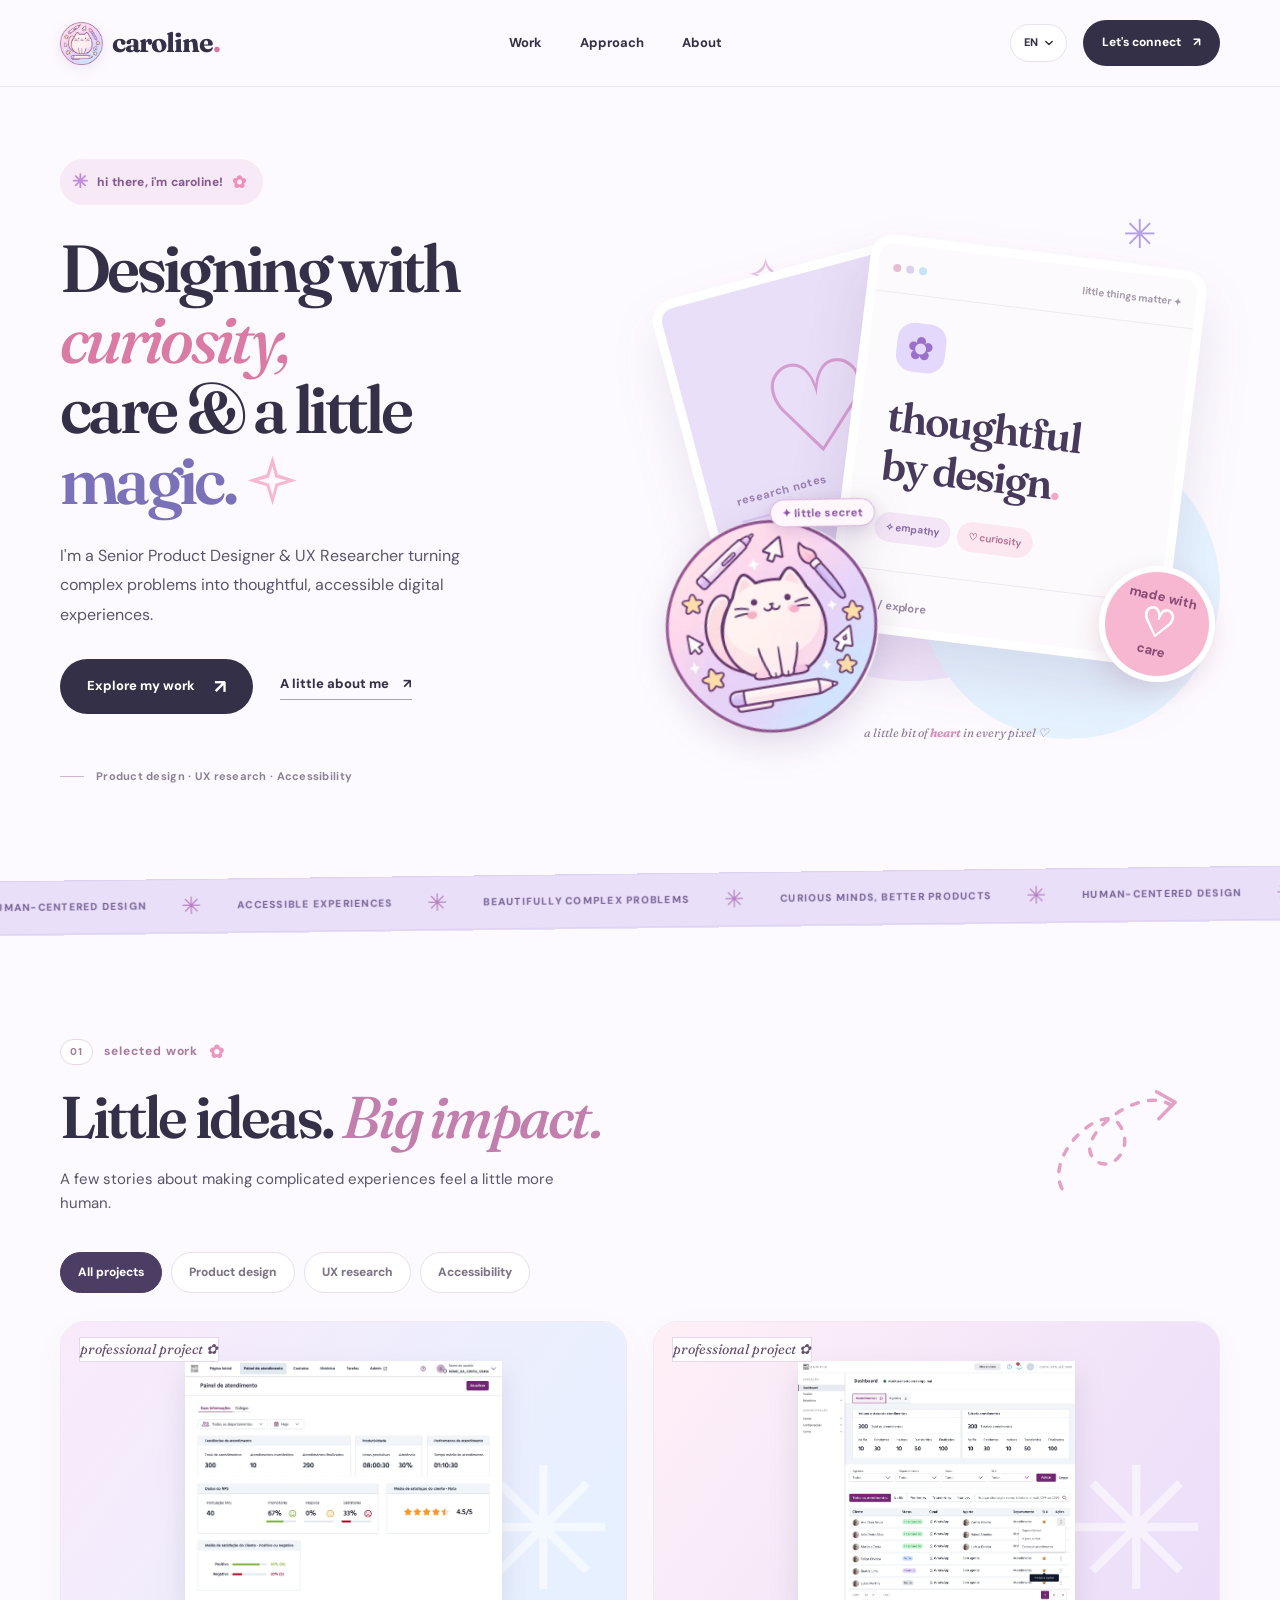
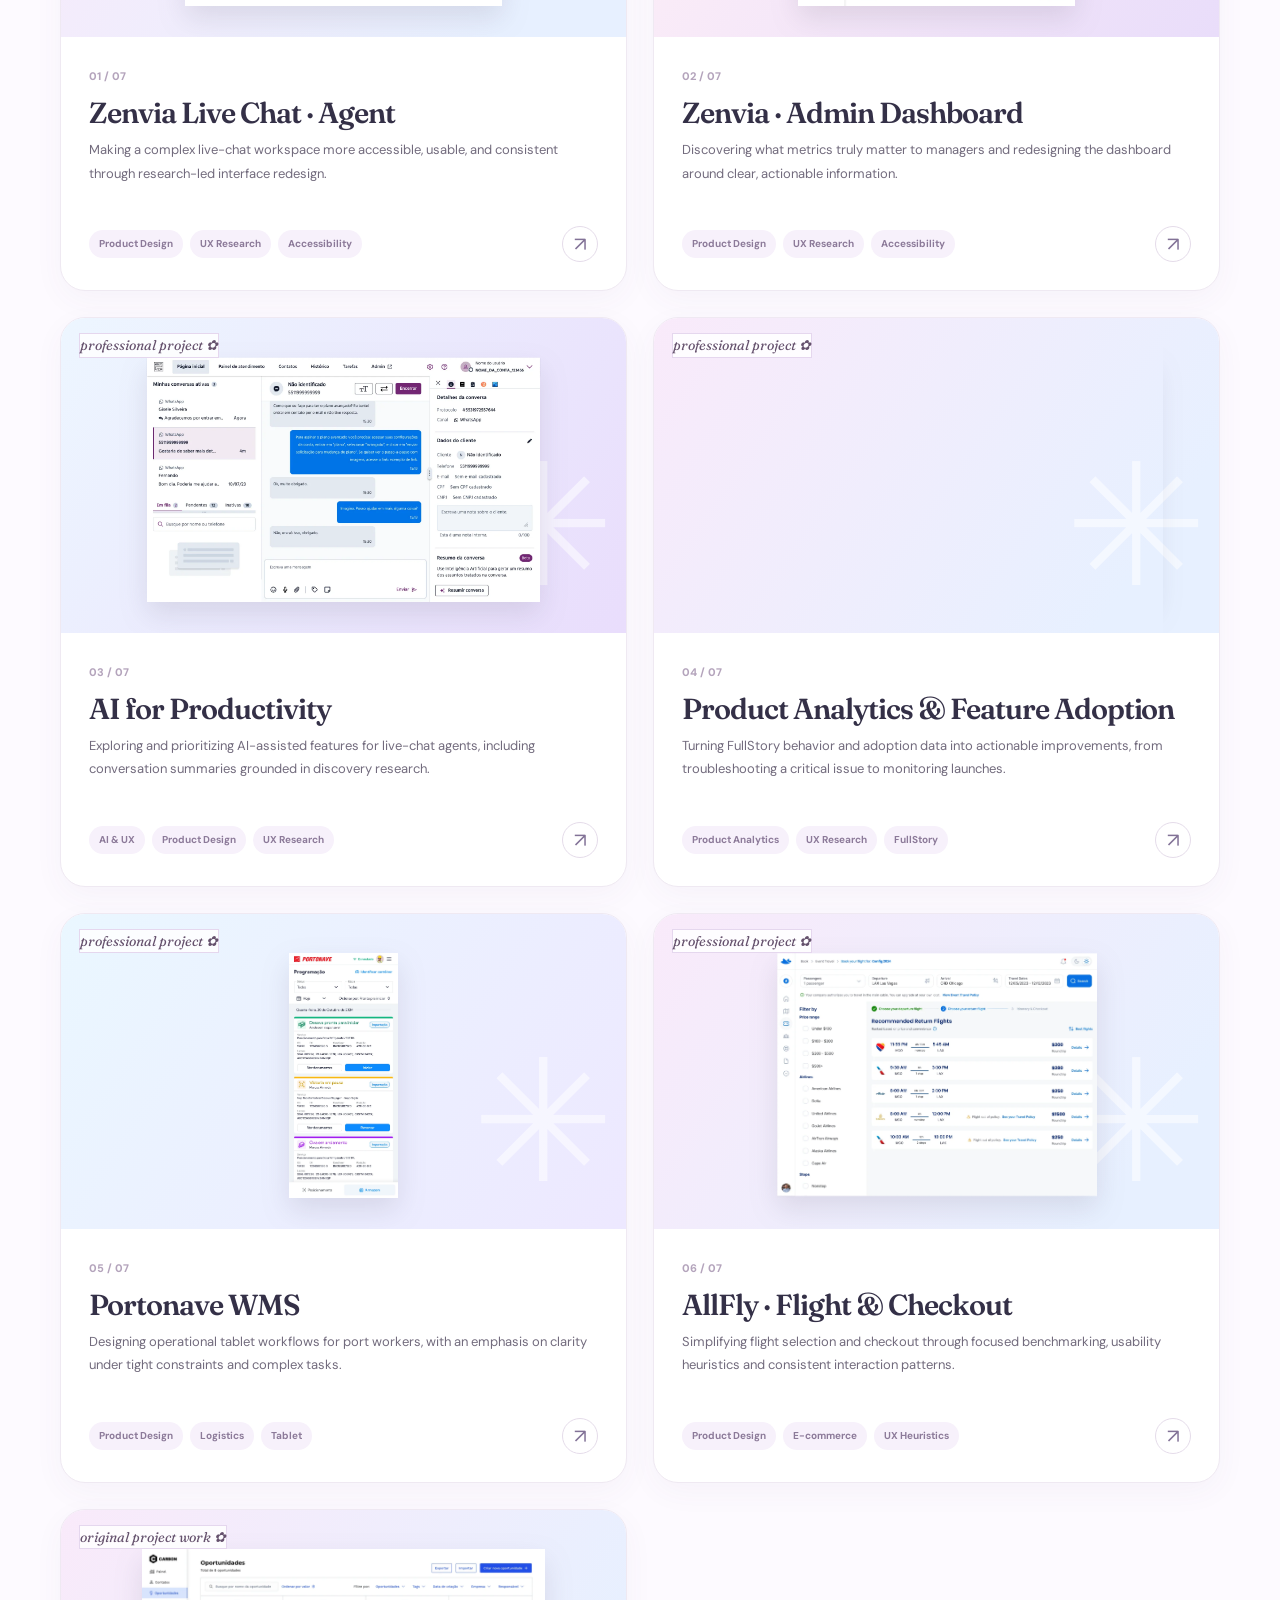
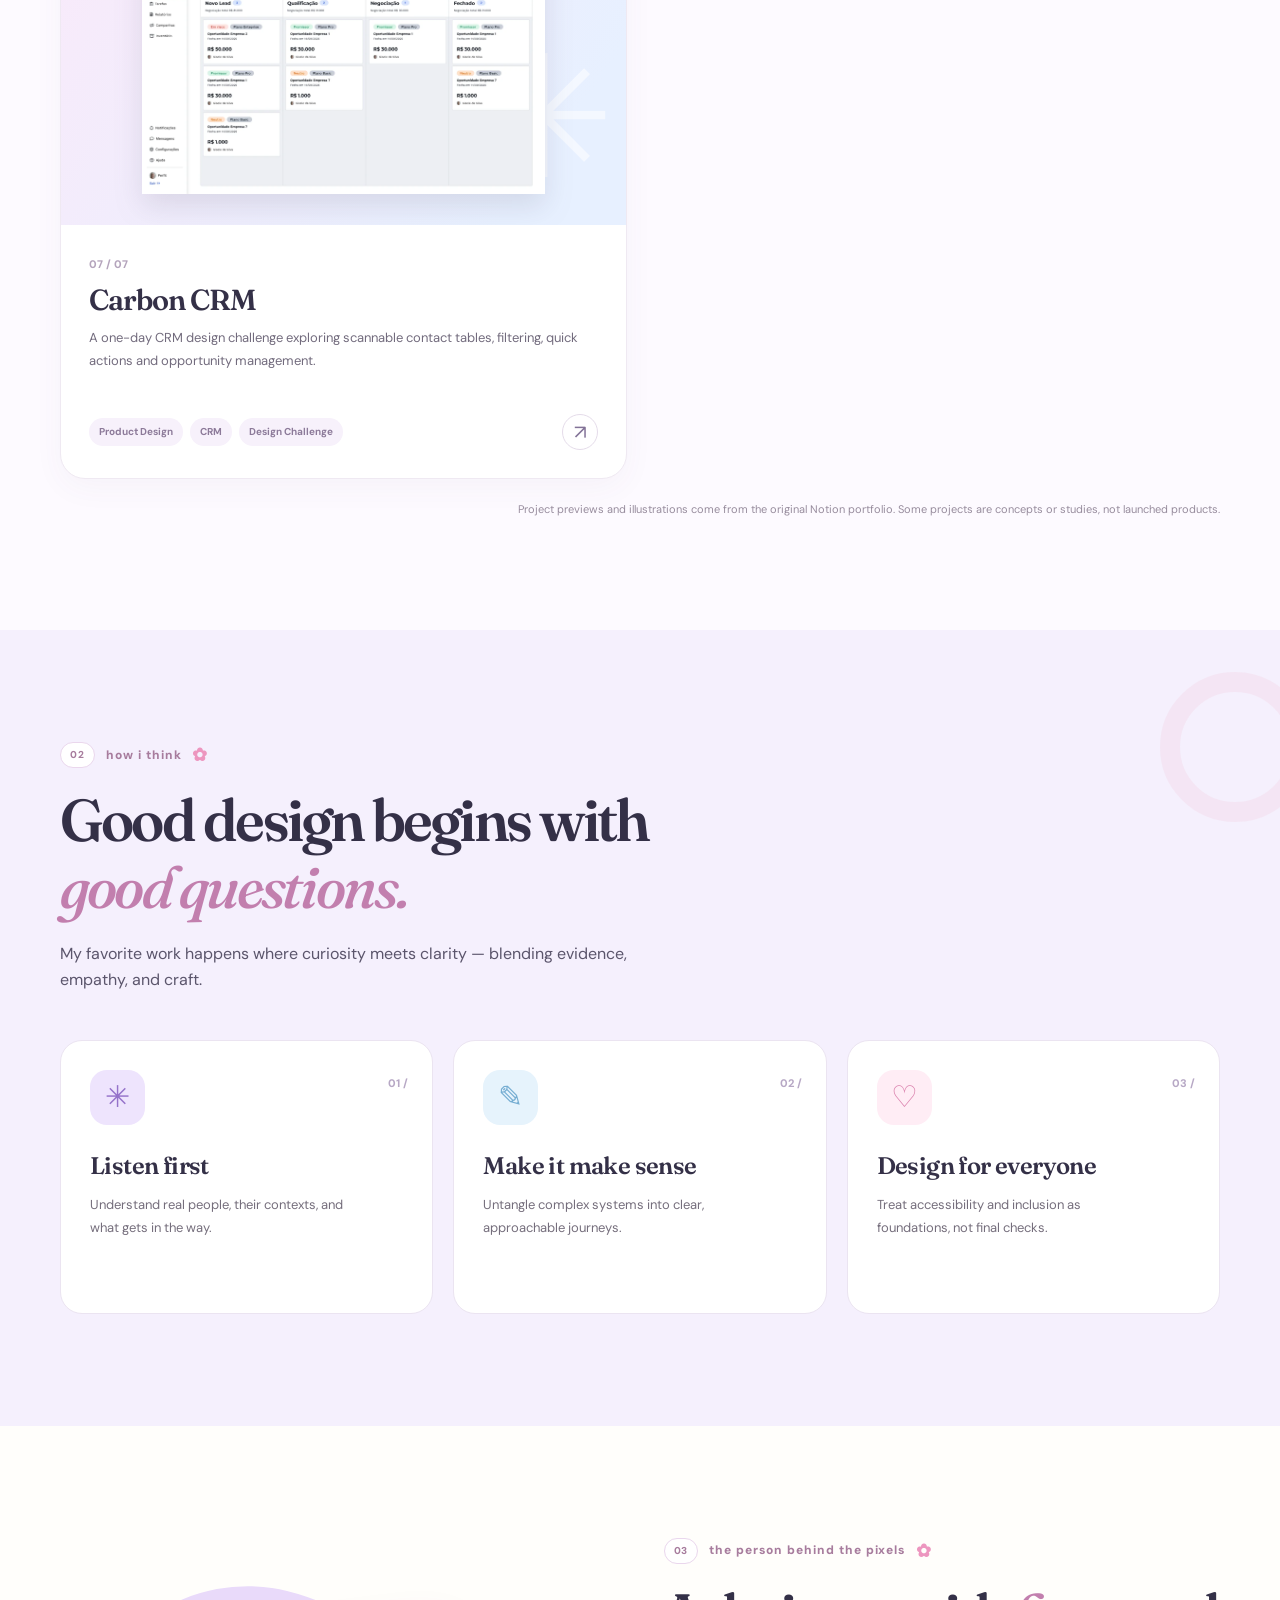
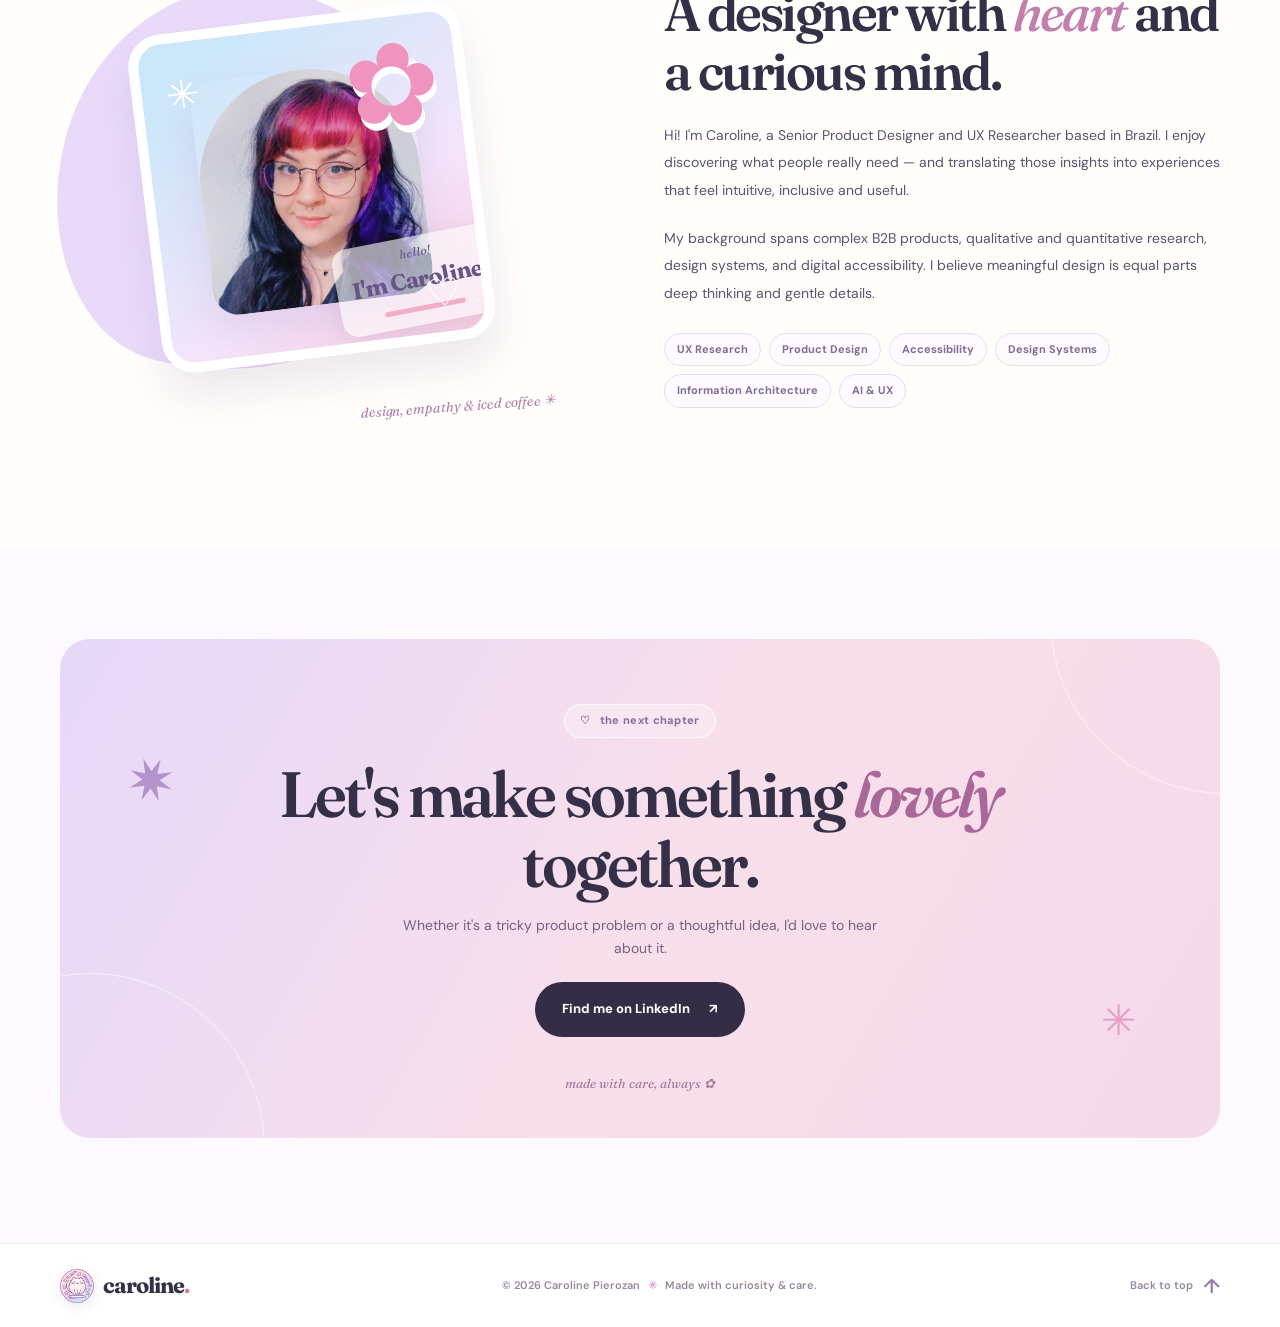
==== index.html @ a7678629 "Refresh asset versions so browsers load updated project labels" ====
<!doctype html>
<html lang="en">
<head>
  <meta charset="utf-8">
  <meta name="viewport" content="width=device-width, initial-scale=1">
  <meta name="theme-color" content="#fcf9ff">
  <meta name="description" content="Caroline Pierozan — Senior Product Designer and UX Researcher. Human-centered digital experiences, thoughtful research and accessible design.">
  <meta property="og:type" content="website">
  <meta property="og:title" content="Caroline Pierozan — Product Designer & UX Researcher">
  <meta property="og:description" content="Curiosity, care & a little magic. Selected product design and UX research work.">
  <title>Caroline Pierozan · Product Designer & UX Researcher</title>
  <link rel="icon" href="assets/gatinho-designer.svg?v=4" type="image/svg+xml">
  <link rel="preconnect" href="https://fonts.googleapis.com">
  <link rel="preconnect" href="https://fonts.gstatic.com" crossorigin>
  <link href="https://fonts.googleapis.com/css2?family=DM+Sans:wght@400;500;600;700;800&family=Fraunces:opsz,wght,SOFT,WONK@9..144,400,70,1;9..144,500,70,1;9..144,600,70,1;9..144,700,70,1&display=swap" rel="stylesheet">
  <link rel="stylesheet" href="styles.css?v=20261113-2">
  <script src="content.js?v=20261113-2" defer></script>
  <script src="script.js?v=20261113-2" defer></script>

  <style id="mascot-hover-fix">
  /* Critical mascot styles live with the HTML so an old cached CSS file cannot reveal both logos. */
  .hero-art .mascot-sticker{position:absolute;display:block;width:214px;height:214px;aspect-ratio:1;box-sizing:border-box;padding:0;margin:0;border:0;border-radius:50%;background:transparent;cursor:pointer;overflow:visible;appearance:none}
  .hero-art .mascot-sticker>img{position:absolute!important;inset:0!important;display:block!important;width:100%!important;height:100%!important;max-width:none;object-fit:contain;transition:opacity .25s ease}
  .hero-art .mascot-sticker>img.mascot-finished{opacity:1!important;z-index:2}
  .hero-art .mascot-sticker>img.mascot-sketch{opacity:0!important;z-index:1;pointer-events:none}
  .hero-art .mascot-sticker:is(:hover,:focus-visible,[aria-pressed="true"])>img.mascot-finished{opacity:0!important}
  .hero-art .mascot-sticker:is(:hover,:focus-visible,[aria-pressed="true"])>img.mascot-sketch{opacity:1!important}
  .hero-art .mascot-sticker:focus-visible{outline:3px solid #8656aa;outline-offset:5px}
  @media(max-width:620px){.hero-art .mascot-sticker{width:198px;height:198px}}
  @media(prefers-reduced-motion:reduce){.hero-art .mascot-sticker>img{transition:none}}
  
  /* Easter egg sparkle fallback: bundled in HTML to avoid stale stylesheet cache. */
  .hero-art .mascot-sticker .mascot-secret-hint{
    position:absolute;z-index:10;top:-11px;right:-13px;padding:7px 11px;
    background:#fff7fc;color:#8c53a8;border:1px solid #deb3dc;border-radius:99px;
    box-shadow:0 5px 14px rgba(105,65,135,.17);font-size:11px;font-weight:800;
    white-space:nowrap;line-height:1.1;pointer-events:none;opacity:1;
    transform:rotate(8deg);animation:egg-invite 2.8s ease-in-out infinite;
  }
  .hero-art .mascot-sticker .mascot-glimmer-ring{z-index:5;pointer-events:none}
  .hero-art .mascot-sticker .mascot-sparkle{
    position:absolute;z-index:11;pointer-events:none;opacity:0;
    color:#fff1a1;font-size:30px;line-height:1;
    text-shadow:0 0 4px #fff,0 0 14px #ffe1a0,0 0 24px #f1a8db;
    transform:translate(0,0) scale(.3);filter:drop-shadow(0 0 5px #cf80c9);
  }
  .hero-art .mascot-sticker:is(:hover,:focus-visible,[aria-pressed="true"]).mascot-magic-burst .mascot-sparkle{
    animation:egg-sparkle 1.22s cubic-bezier(.14,.73,.24,1) var(--delay,0ms) both;
  }
  .hero-art .mascot-sticker.mascot-magic-burst .mascot-glimmer-ring{
    animation:egg-ring 1.08s ease-out both;
  }
  @keyframes egg-sparkle{
    0%{opacity:0;transform:translate(0,4px) scale(.2) rotate(-15deg)}
    22%{opacity:1;transform:translate(0,0) scale(1.55) rotate(0deg)}
    52%{opacity:1;transform:translate(calc(var(--dx)*.45),calc(var(--dy)*.45)) scale(1.17) rotate(14deg)}
    85%{opacity:.9;transform:translate(calc(var(--dx)*.85),calc(var(--dy)*.85)) scale(.86) rotate(24deg)}
    100%{opacity:0;transform:translate(var(--dx),var(--dy)) scale(.4) rotate(30deg)}
  }
  @keyframes egg-ring{
    0%{opacity:0;transform:scale(.88)}
    28%{opacity:1;transform:scale(1.03)}
    75%{opacity:.72;transform:scale(1.09)}
    100%{opacity:0;transform:scale(1.15)}
  }
  @keyframes egg-invite{0%,100%{transform:rotate(8deg) translateY(0)}50%{transform:rotate(8deg) translateY(-5px)}}
  @media(prefers-reduced-motion:reduce){
    .hero-art .mascot-sticker .mascot-secret-hint{animation:none}
    .hero-art .mascot-sticker.mascot-magic-burst .mascot-glimmer-ring,
    .hero-art .mascot-sticker.mascot-magic-burst .mascot-sparkle{animation:none!important}
  }


  /* Only swap the label text on hover/tap; preserve the existing magic effect. */
  .hero-art .mascot-secret-hint .mascot-hint-reveal{display:none}
  .hero-art .mascot-sticker:is(:hover,:focus-visible,[aria-pressed="true"]) .mascot-hint-default{display:none}
  .hero-art .mascot-sticker:is(:hover,:focus-visible,[aria-pressed="true"]) .mascot-hint-reveal{display:inline}
  </style>
</head>
<body>
<a class="skip-link" href="#main" data-i18n="skip">Skip to content</a>
<div class="site-shell" id="top">
  <header class="site-header">
    <div class="wrap header-inner">
      <a class="wordmark" href="#top" aria-label="Caroline Pierozan — homepage">
        <span class="brand-icon" aria-hidden="true"><img src="assets/gatinho-designer.svg?v=4" width="42" height="42" alt=""></span>
        <span>caroline<span class="wordmark-dot">.</span></span>
      </a>
      <nav class="desktop-nav" aria-label="Main navigation">
        <a href="#work" data-i18n="navWork">Work</a>
        <a href="#approach" data-i18n="navApproach">Approach</a>
        <a href="#about" data-i18n="navAbout">About</a>
      </nav>
      <div class="nav-actions">
        <button class="language-switch" id="langSwitch" type="button" aria-label="Switch language" title="Switch language"><span id="currentLang">EN</span><svg viewBox="0 0 20 20" fill="none" aria-hidden="true"><path d="m6 8 4 4 4-4" stroke="currentColor" stroke-width="1.8" stroke-linecap="round" stroke-linejoin="round"/></svg></button>
        <a href="#contact" class="button button-small button-primary header-cta"><span data-i18n="navContact">Let's connect</span><span aria-hidden="true">↗</span></a>
        <button class="menu-button" id="menuButton" type="button" aria-controls="mobileNav" aria-expanded="false" aria-label="Open menu"><span></span><span></span></button>
      </div>
    </div>
    <nav class="mobile-nav" id="mobileNav" aria-label="Mobile navigation" hidden>
      <a href="#work" data-i18n="navWork">Work</a><a href="#approach" data-i18n="navApproach">Approach</a><a href="#about" data-i18n="navAbout">About</a><a href="#contact" data-i18n="navContact">Let's connect</a>
    </nav>
  </header>

  <main id="main">
    <section class="hero wrap" aria-labelledby="hero-title">
      <div class="hero-text rise">
        <div class="hello-tag"><span class="hello-spark" aria-hidden="true">✳</span><span data-i18n="eyebrow">hi there, i'm caroline!</span><span aria-hidden="true">✿</span></div>
        <h1 id="hero-title"><span data-i18n="heroA">Designing with</span><br><em data-i18n="heroB">curiosity,</em><br><span data-i18n="heroC">care & a little</span><br><span class="magic-word" data-i18n="heroD">magic.</span><svg class="title-star" viewBox="0 0 64 64" fill="none" aria-hidden="true"><path d="m32 2 6.5 22.5L61 32l-22.5 7L32 62l-7-23L2 32l23-7.5L32 2Z" fill="#F8B7D1"/><path d="m32 15 3.5 13.5L49 32l-13.5 4L32 50l-4.2-14L15 32l12.8-3.5L32 15Z" fill="#FFF8FE"/></svg></h1>
        <p class="hero-description" data-i18n="heroDescription">I'm a Senior Product Designer & UX Researcher turning complex problems into thoughtful, accessible digital experiences.</p>
        <div class="hero-buttons"><a class="button button-primary" href="#work"><span data-i18n="viewWork">Explore my work</span><span class="arrow-nudge" aria-hidden="true">↗</span></a><a class="text-link" href="#about"><span data-i18n="moreAbout">A little about me</span><span aria-hidden="true">↗</span></a></div>
        <div class="hero-trust"><span class="mini-line"></span><span data-i18n="heroBottom">Product design · UX research · Accessibility</span></div>
      </div>
      <div class="hero-art rise">
        <div class="art-halo halo-a"></div><div class="art-halo halo-b"></div>
        <span class="art-spark spark-a" aria-hidden="true">✳</span><span class="art-spark spark-b" aria-hidden="true">✦</span><span class="art-spark spark-c" aria-hidden="true">✧</span>
        <div class="art-paper paper-back"><span class="paper-squiggle">♡</span><span class="art-paper-label">research notes <span>✿</span></span><span class="paper-lines"></span></div>
        <div class="art-paper paper-main"><div class="art-paper-top"><span class="dots"><b></b><b></b><b></b></span><span>little things matter ✦</span></div><div class="art-main-content"><div class="art-round-icon">✿</div><div class="art-main-heading">thoughtful<br>by design<span>.</span></div><div class="art-main-pills"><span>✧ empathy</span><span>♡ curiosity</span></div></div><div class="art-paper-bottom"><span>01 / explore</span><span>↗</span></div></div>
        <button class="art-sticker sticker-blue mascot-sticker" type="button" aria-pressed="false" aria-label="See Caroline’s original hand-drawn designer cat sketch" title="Hover or tap to see the original sketch">
          <img class="mascot-finished" src="assets/gatinho-designer.svg?v=4" width="220" height="220" alt="" aria-hidden="true">
          <img class="mascot-sketch" src="assets/gatinho-rascunho-original.svg?v=4" width="220" height="220" alt="" aria-hidden="true" loading="lazy">
          <span class="mascot-secret-hint" aria-hidden="true"><span class="mascot-hint-default">✦ little secret</span><span class="mascot-hint-reveal">from my sketchbook ✎</span></span>
          <span class="mascot-glimmer-ring" aria-hidden="true"></span>
          <span class="mascot-sparkle sparkle-one" aria-hidden="true">✦</span>
          <span class="mascot-sparkle sparkle-two" aria-hidden="true">✧</span>
          <span class="mascot-sparkle sparkle-three" aria-hidden="true">✦</span>
          <span class="mascot-sparkle sparkle-four" aria-hidden="true">✳</span>
          <span class="mascot-sparkle sparkle-five" aria-hidden="true">✦</span>
        </button>
        <div class="art-badge sticker-heart"><span>made with</span><strong>♡</strong><span>care</span></div>
        <div class="hero-caption">a little bit of <strong>heart</strong> in every pixel ♡</div>
      </div>
    </section>

    <div class="ticker" aria-hidden="true"><div class="ticker-inner"><span>human-centered design</span><b>✳</b><span>accessible experiences</span><b>✳</b><span>beautifully complex problems</span><b>✳</b><span>curious minds, better products</span><b>✳</b><span>human-centered design</span><b>✳</b><span>accessible experiences</span><b>✳</b><span>beautifully complex problems</span><b>✳</b><span>curious minds, better products</span><b>✳</b></div></div>

    <section class="work-section section-pad" id="work" aria-labelledby="work-title">
      <div class="wrap">
        <div class="section-top reveal"><div><div class="section-kicker"><span>01</span><span data-i18n="workKicker">selected work</span><span class="kicker-flower">✿</span></div><h2 id="work-title" data-i18n="workTitle">Little ideas. <em>Big impact.</em></h2><p class="section-intro" data-i18n="workIntro">A few stories about making complicated experiences feel a little more human.</p></div><div class="section-scribble" aria-hidden="true"><svg viewBox="0 0 120 110" fill="none"><path d="M12 94C-3 65 47 19 61 39c16 22-12 47-24 26-10-19 44-61 69-42" stroke="#E3A1C6" stroke-width="3" stroke-linecap="round" stroke-dasharray="6 9"/><path d="m93 11 16 9-14 14" stroke="#E3A1C6" stroke-width="3" stroke-linecap="round" stroke-linejoin="round"/></svg></div></div>
        <div class="filters reveal" role="group" aria-label="Filter projects"><button type="button" class="filter-chip active" data-filter="all" aria-pressed="true" data-i18n="all">All projects</button><button type="button" class="filter-chip" data-filter="product" aria-pressed="false" data-i18n="product">Product design</button><button type="button" class="filter-chip" data-filter="research" aria-pressed="false" data-i18n="research">UX research</button><button type="button" class="filter-chip" data-filter="accessibility" aria-pressed="false" data-i18n="accessibility">Accessibility</button></div>
        <div class="projects-grid" id="projectsGrid" aria-live="polite"></div>
        <p class="work-footnote" data-i18n="visualNote">Project cover artworks are original illustrations created for this site, not screenshots of the products.</p>
      </div>
    </section>

    <section class="approach-section section-pad" id="approach" aria-labelledby="approach-title"><div class="wrap"><div class="approach-head reveal"><div class="section-kicker"><span>02</span><span data-i18n="approachKicker">how I think</span><span class="kicker-flower">✿</span></div><h2 id="approach-title" data-i18n="approachTitle">Good design begins with <em>good questions.</em></h2><p data-i18n="approachLead">My favorite work happens where curiosity meets clarity — blending evidence, empathy, and craft.</p></div><div class="principles"><article class="principle-card reveal"><span class="principle-icon icon-lilac" aria-hidden="true">✳</span><span class="principle-number">01 /</span><h3 data-i18n="principle1Title">Listen first</h3><p data-i18n="principle1Desc">Understand real people, their contexts, and what gets in the way.</p></article><article class="principle-card reveal"><span class="principle-icon icon-blue" aria-hidden="true">✎</span><span class="principle-number">02 /</span><h3 data-i18n="principle2Title">Make it make sense</h3><p data-i18n="principle2Desc">Untangle complex systems into clear, approachable journeys.</p></article><article class="principle-card reveal"><span class="principle-icon icon-pink" aria-hidden="true">♡</span><span class="principle-number">03 /</span><h3 data-i18n="principle3Title">Design for everyone</h3><p data-i18n="principle3Desc">Treat accessibility and inclusion as foundations, not final checks.</p></article></div></div></section>

    <section class="about-section section-pad" id="about" aria-labelledby="about-title"><div class="wrap about-layout"><div class="about-illustration reveal" aria-hidden="true"><div class="about-bg-shape"></div><div class="about-portrait"><img class="real-profile-photo" src="media/00-f08eec.webp" loading="lazy" decoding="async" alt="Portrait of Caroline Pierozan"><div class="portrait-flower">✿</div><div class="portrait-message"><span>hello!</span><strong>I'm Caroline.</strong><span class="portrait-underline"></span></div><span class="portrait-doodle doodle-a">✳</span><span class="portrait-doodle doodle-b">♡</span><span class="portrait-doodle doodle-c">✦</span></div><span class="about-decoration">design, empathy & iced coffee ✳</span></div><div class="about-copy reveal"><div class="section-kicker"><span>03</span><span data-i18n="aboutKicker">the person behind the pixels</span><span class="kicker-flower">✿</span></div><h2 id="about-title" data-i18n="aboutTitle">A designer with <em>heart</em> and a curious mind.</h2><p data-i18n="aboutP1">Hi! I'm Caroline, a Senior Product Designer and UX Researcher based in Brazil. I enjoy discovering what people really need — and translating those insights into experiences that feel intuitive, inclusive and useful.</p><p data-i18n="aboutP2">My background spans complex B2B products, qualitative and quantitative research, design systems, and digital accessibility. I believe meaningful design is equal parts deep thinking and gentle details.</p><div class="skill-list"><span>UX Research</span><span>Product Design</span><span>Accessibility</span><span>Design Systems</span><span>Information Architecture</span><span>AI & UX</span></div></div></div></section>

    <section class="contact-section section-pad" id="contact" aria-labelledby="contact-title"><div class="wrap"><div class="contact-panel reveal"><div class="contact-star star-left" aria-hidden="true">✷</div><div class="contact-star star-right" aria-hidden="true">✳</div><div class="contact-tag">♡ <span data-i18n="contactKicker">the next chapter</span></div><h2 id="contact-title" data-i18n="contactTitle">Let's make something <em>lovely</em> together.</h2><p data-i18n="contactDesc">Whether it's a tricky product problem or a thoughtful idea, I'd love to hear about it.</p><div class="contact-actions" id="contactActions"><a class="button button-dark" href="https://carolinepierozan.notion.site/Caroline-s-Private-Portfolio-050c1d70624149b7b446dc70efcaa0da" target="_blank" rel="noopener noreferrer"><span data-i18n="getInTouch">Visit my portfolio</span><span aria-hidden="true">↗</span></a></div><span class="contact-signature">made with care, always ✿</span></div></div></section>
  </main>
  <footer class="site-footer"><div class="wrap footer-inner"><a class="wordmark" href="#top"><span class="brand-icon small-brand" aria-hidden="true"><img src="assets/gatinho-designer.svg?v=4" width="32" height="32" loading="lazy" alt=""></span><span>caroline<span class="wordmark-dot">.</span></span></a><p>© <span id="year"></span> Caroline Pierozan <span class="footer-dot">✳</span> <span data-i18n="footer">Made with curiosity & care.</span></p><a href="#top" class="back-top"><span data-i18n="backTop">Back to top</span><span aria-hidden="true">↑</span></a></div></footer>
</div>

<div class="case-overlay" id="caseOverlay" hidden><div class="case-backdrop" data-close="true"></div><section class="case-panel" id="casePanel" role="dialog" aria-modal="true" aria-labelledby="caseTitle" tabindex="-1"><div class="case-panel-header"><button class="case-back" type="button" data-close="true"><span aria-hidden="true">←</span><span data-i18n="backToWork">Back to work</span></button><button class="case-close" type="button" data-close="true" aria-label="Close case study">✕</button></div><div id="caseContent"></div></section></div>
</body>
</html>
---- styles.css ----
:root{--ink:#343047;--ink2:#5b556c;--muted:#716c7d;--pink:#f8b6d1;--pink-deep:#dc75a5;--pink-faint:#fff0f7;--lilac:#cfc1f6;--lilac-deep:#8070b7;--lilac-faint:#f4edff;--blue:#c3e5fa;--blue-deep:#7eb9df;--butter:#fff1c5;--bg:#fdfaff;--cream:#fffefb;--white:#fff;--line:#e8e1ee;--shadow:0 26px 65px rgba(66,43,93,.1);--display:'Fraunces',Georgia,serif;--body:'DM Sans',-apple-system,BlinkMacSystemFont,'Segoe UI',sans-serif}
*,*::before,*::after{box-sizing:border-box}html{scroll-behavior:smooth;scroll-padding-top:100px}body{margin:0;background:var(--bg);color:var(--ink);font-family:var(--body);font-size:16px;line-height:1.6;overflow-x:hidden}body.modal-open{overflow:hidden}a{color:inherit;text-decoration:none}button{font:inherit}button,a{-webkit-tap-highlight-color:transparent}button:focus-visible,a:focus-visible{outline:3px solid var(--lilac-deep);outline-offset:4px}::selection{background:#f5bfda;color:#332640}[hidden]{display:none!important}.wrap{max-width:1240px;margin:0 auto;padding-inline:40px}.skip-link{position:fixed;top:-100px;left:24px;padding:12px 16px;background:var(--ink);color:white;border-radius:8px;z-index:200}.skip-link:focus{top:16px}.site-shell{overflow:hidden}.site-header{position:sticky;top:0;z-index:30;background:rgba(253,250,255,.91);backdrop-filter:blur(22px);border-bottom:1px solid rgba(199,182,218,.3)}.header-inner{display:flex;align-items:center;min-height:86px;gap:42px}.wordmark{font-family:var(--display);font-weight:700;letter-spacing:-1px;font-size:27px;display:inline-flex;align-items:center;gap:9px;white-space:nowrap}.wordmark-dot{color:var(--pink-deep)}.brand-icon{width:38px;height:38px;display:inline-grid;place-items:center}.brand-icon svg{width:38px;height:38px;overflow:visible;filter:drop-shadow(0 3px 3px rgba(213,124,166,.15))}.desktop-nav{display:flex;gap:38px;align-items:center;margin:auto}.desktop-nav a,.mobile-nav a{font-size:13px;font-weight:700;transition:color .2s}.desktop-nav a:hover,.mobile-nav a:hover{color:var(--pink-deep)}.nav-actions{display:flex;align-items:center;gap:16px}.language-switch{display:inline-flex;gap:3px;align-items:center;border:1px solid var(--line);border-radius:100px;background:white;padding:9px 9px 9px 13px;color:var(--ink);font-size:11px;font-weight:800;cursor:pointer}.language-switch svg{width:16px;height:16px}.button{display:inline-flex;align-items:center;justify-content:center;gap:19px;border-radius:100px;padding:16px 26px;font-size:13px;font-weight:800;min-height:52px;border:1px solid transparent;transition:transform .25s,box-shadow .25s,background .25s;white-space:nowrap}.button:hover{transform:translateY(-3px);box-shadow:0 8px 20px rgba(169,98,155,.16)}.button-small{padding:12px 18px;min-height:41px;font-size:12px;gap:12px}.button-primary{background:var(--ink);color:#fff}.button-primary:hover{background:#574568}.button-dark{background:#352d46;color:#fff}.button-dark:hover{background:#4b3b5e}.menu-button{display:none;background:none;border:0;cursor:pointer;width:38px;height:38px;padding:10px}.menu-button span{display:block;height:2px;width:23px;background:var(--ink);margin:5px auto;transition:transform .3s}.mobile-nav{padding:15px 35px 26px;display:flex;flex-direction:column;gap:18px;border-top:1px solid var(--line)}.mobile-nav a{font-size:15px}
.hero{min-height:684px;display:grid;grid-template-columns:1.05fr 1fr;gap:28px;align-items:center;padding-block:72px 88px;position:relative}.hero-text{z-index:2}.hello-tag{display:inline-flex;align-items:center;gap:9px;background:#f8e9f7;padding:8px 16px 8px 12px;border-radius:100px;color:#845a90;font-size:12px;font-weight:800;letter-spacing:.015em}.hello-tag span:last-child{color:#ee91ba;font-size:17px}.hello-spark{color:#bd8cde;font-size:19px}.hero h1{font-family:var(--display);font-size:clamp(54px,5.2vw,84px);letter-spacing:-.055em;font-weight:600;line-height:1.06;margin:28px 0 25px;position:relative}.hero h1 em{font-weight:500;color:#d97ba4}.magic-word{color:#7b71b8}.title-star{width:53px;height:53px;vertical-align:baseline;position:relative;top:3px;left:11px;animation:soft-spin 22s linear infinite}.hero-description{font-size:16px;line-height:1.85;color:var(--ink2);max-width:450px;margin:0 0 30px}.hero-buttons{display:flex;align-items:center;gap:27px;flex-wrap:wrap}.text-link{display:inline-flex;align-items:center;gap:14px;font-size:13px;font-weight:800;padding-bottom:4px;border-bottom:1px solid #aaa0b6;transition:color .2s,gap .2s}.text-link:hover{color:var(--pink-deep);gap:20px}.arrow-nudge{font-size:19px;line-height:0}.hero-trust{margin-top:54px;display:flex;align-items:center;gap:12px;font-size:11px;font-weight:700;color:#8c8297;letter-spacing:.025em}.mini-line{height:1px;width:24px;background:#ceb4d7}.hero-art{height:544px;position:relative;isolation:isolate}.art-halo{position:absolute;border-radius:50%;filter:blur(0);z-index:-1}.halo-a{width:410px;height:410px;background:#f2e8fc;left:7%;top:13%}.halo-b{width:300px;height:300px;background:#e6f3ff;right:0;bottom:1%}.art-paper{background:white;border:1px solid #eadfec;box-shadow:0 29px 55px rgba(92,64,115,.13);position:absolute;border-radius:22px}.paper-back{width:275px;height:330px;transform:rotate(-15deg);top:64px;left:18px;background:#e9dff8;border:9px solid #fff;padding:26px;overflow:hidden}.paper-squiggle{display:block;color:#d59ccf;font-family:var(--display);font-size:125px;line-height:1;text-align:center;margin-top:45px;transform:rotate(8deg)}.art-paper-label{color:#9b81b4;font-size:11px;letter-spacing:.04em;font-weight:800;display:flex;justify-content:space-between}.paper-lines{display:block;height:2px;width:88px;background:#d7c5ed;margin-top:10px;box-shadow:0 10px #d7c5ed,0 20px #d7c5ed}.paper-main{top:51px;right:34px;width:338px;height:398px;transform:rotate(7deg);overflow:hidden;border:9px solid white;background:#fcfafc}.art-paper-top{height:49px;padding:0 15px;display:flex;align-items:center;justify-content:space-between;border-bottom:1px solid #f0eaf1;color:#a69bac;font-size:10px;font-weight:700}.dots{display:flex;gap:5px}.dots b{width:8px;height:8px;border-radius:50%;background:#e8bdd3}.dots b:nth-child(2){background:#ddd0f0}.dots b:nth-child(3){background:#c5e4f4}.art-main-content{padding:27px 28px 14px}.art-round-icon{width:49px;height:49px;display:grid;place-items:center;border-radius:17px;background:#e5d8fd;color:#9a70ca;font-size:32px}.art-main-heading{font-family:var(--display);font-size:42px;line-height:1.17;letter-spacing:-.045em;font-weight:600;margin:22px 0;color:#483a5d}.art-main-heading span{color:#f4a6c9}.art-main-pills{display:flex;gap:7px}.art-main-pills span{border-radius:25px;background:#f4e6f7;font-size:10px;padding:7px 11px;font-weight:700;color:#8669a7}.art-main-pills span+span{background:#fce6f0;color:#b97797}.art-paper-bottom{border-top:1px solid #eee8f2;display:flex;justify-content:space-between;align-items:center;padding:16px 25px;margin-top:14px;font-size:11px;font-weight:700;color:#9688a2}.art-paper-bottom span:last-child{font-size:23px}.art-sticker{position:absolute;filter:drop-shadow(0 10px 9px rgba(90,63,113,.12))}.sticker-blue{bottom:31px;left:25px;width:145px;transform:rotate(-12deg);z-index:3}.sticker-blue svg{width:100%}.art-badge{position:absolute;right:5px;bottom:62px;transform:rotate(13deg);width:116px;height:116px;border-radius:50%;background:#f8b7d1;border:6px solid #fff;box-shadow:0 10px 24px rgba(148,78,113,.17);display:flex;flex-direction:column;justify-content:center;align-items:center;font-size:13px;color:#8b4b77;font-weight:800;z-index:5;line-height:1.1}.art-badge strong{font-size:39px;color:white;line-height:1.03}.art-spark{position:absolute;color:#b5a2e6;font-size:40px}.spark-a{top:2px;right:63px}.spark-b{bottom:113px;left:14px;font-size:33px;color:#eaa7c8}.spark-c{top:38px;left:78px;color:#e9bfe3;font-size:47px}.hero-caption{position:absolute;bottom:2px;left:49%;transform:translateX(-40%);white-space:nowrap;font-family:var(--display);font-size:12px;font-style:italic;color:#8e7c9d}.hero-caption strong{color:#d890b9}
.ticker{background:#e9dff9;overflow:hidden;border-block:1px solid #ded0ef;transform:rotate(-.7deg) scale(1.02);height:53px;display:flex;align-items:center}.ticker-inner{display:flex;gap:34px;align-items:center;width:max-content;white-space:nowrap;animation:ticker-scroll 44s linear infinite;color:#786496;font-weight:800;text-transform:uppercase;letter-spacing:.11em;font-size:10px}.ticker-inner b{color:#b77ec1;font-size:24px;font-weight:400}.section-pad{padding-block:112px}.section-kicker{display:flex;gap:11px;align-items:center;color:#a77c9d;text-transform:lowercase;font-size:12px;letter-spacing:.08em;font-weight:800;margin-bottom:19px}.section-kicker span:first-child{font-size:10px;padding:4px 9px;border:1px solid #ead7ed;border-radius:100px;background:#fff}.kicker-flower{color:#ed96bf;font-size:18px;line-height:1}.section-top{display:flex;justify-content:space-between;align-items:flex-end}.section-top h2,.approach-head h2,.about-copy h2{font-family:var(--display);font-weight:600;font-size:clamp(40px,4.6vw,65px);line-height:1.13;letter-spacing:-.047em;margin:0}.section-top h2 em,.approach-head h2 em,.about-copy h2 em{color:#c27fae;font-weight:500}.section-intro{color:var(--ink2);font-size:15px;margin:17px 0 0;max-width:540px}.section-scribble{width:140px;margin-right:32px}.section-scribble svg{width:100%}.filters{display:flex;gap:9px;flex-wrap:wrap;margin:37px 0 28px}.filter-chip{border:1px solid #e8dfef;background:white;color:#7d7387;border-radius:100px;padding:10px 17px;font-size:12px;font-weight:800;cursor:pointer;transition:background .2s,color .2s,transform .2s}.filter-chip:hover{transform:translateY(-2px);border-color:#c5b5d5}.filter-chip.active{background:#4c3d64;color:white;border-color:#4c3d64}.projects-grid{display:grid;grid-template-columns:repeat(2,minmax(0,1fr));gap:26px}.project-card{border-radius:25px;overflow:hidden;background:white;border:1px solid #efe9f2;box-shadow:0 9px 31px rgba(88,72,106,.045);transition:box-shadow .3s,transform .3s}.project-card:hover{transform:translateY(-6px);box-shadow:0 18px 40px rgba(88,72,106,.11)}.project-open{border:0;text-align:left;background:transparent;display:block;width:100%;cursor:pointer;padding:0;color:inherit}.project-open:focus-visible{outline-offset:-4px}.project-cover{height:315px;overflow:hidden;position:relative;isolation:isolate;display:grid;place-items:center}.cover-chat{background:linear-gradient(130deg,#ebdcfa,#d3d8fc)}.cover-tablet{background:linear-gradient(130deg,#d3eafa,#d5effa 70%,#f0dafa)}.cover-accessibility{background:linear-gradient(135deg,#fbe3ee,#ead9f8)}.cover-checkout{background:linear-gradient(125deg,#dbeafc,#dee2fc,#fce7ed)}.cover-ai{background:linear-gradient(135deg,#efdcfc,#f4dcef,#e2e4ff)}.cover-finance{background:linear-gradient(130deg,#e3edfb,#dbe6f9,#e7d9fa)}.cover-grid{position:absolute;inset:0;opacity:.38;background-image:linear-gradient(rgba(255,255,255,.5) 1px,transparent 1px),linear-gradient(90deg,rgba(255,255,255,.5) 1px,transparent 1px);background-size:29px 29px;mask-image:linear-gradient(to bottom,transparent,black)}.cover-decoration{position:absolute;color:#fff;font-family:var(--display);font-size:64px;font-weight:600;opacity:.9}.deco-1{top:-20px;right:13px;transform:rotate(12deg)}.deco-2{bottom:-28px;left:18px;transform:rotate(-12deg)}.mini-app{background:#fff;border-radius:14px;box-shadow:0 22px 44px #68588f22;overflow:hidden;border:6px solid #fff;position:relative;transform:rotate(-4deg);transition:transform .35s}.project-card:hover .mini-app{transform:rotate(-2deg) translateY(-3px)}.mini-app-bar{height:27px;display:flex;align-items:center;padding:0 12px;gap:4px;background:#f9f7fc;border-bottom:1px solid #eeeaf4}.mini-app-bar span{height:6px;width:6px;border-radius:50%;background:#f4bacd}.mini-app-bar span:nth-child(2){background:#d8c8ed}.mini-app-bar span:nth-child(3){background:#b8e1ed}.chat-ui{width:335px;height:215px;display:flex}.chat-sidebar{background:#f3ebfc;width:80px;padding:16px 11px}.mini-avatar{width:25px;height:25px;border-radius:50%;background:#d3bcf5;margin:0 0 18px}.chat-sidebar i{display:block;width:100%;height:8px;border-radius:8px;background:#dfd2ee;margin:10px 0}.chat-sidebar i:nth-child(3){width:66%}.chat-content{padding:18px;flex:1}.mock-line{height:9px;border-radius:9px;background:#ece7f3;margin-bottom:9px;width:75%}.mock-line.short{width:46%}.mock-line.medium{width:62%}.chat-bubble{width:165px;max-width:80%;height:35px;border-radius:12px 12px 12px 3px;background:#ede2fc;margin:15px 0 12px}.chat-bubble.right{margin-left:auto;background:#d1eaf5;border-radius:12px 12px 3px 12px;width:140px;height:44px}.chat-caption{position:absolute;bottom:23px;right:27px;display:flex;align-items:center;gap:6px;background:white;border-radius:20px;padding:7px 13px;font-size:10px;font-weight:800;color:#9074b8;box-shadow:0 5px 14px #8b73ab20;transform:rotate(4deg)}.cover-floating-label{position:absolute;top:23px;left:28px;font-family:var(--display);font-size:14px;font-style:italic;color:#8470ac}.tablet-frame{width:345px;height:223px;border:10px solid #4b526c;border-radius:22px;background:#f7fbff;box-shadow:0 22px 36px #34415b35;transform:rotate(-6deg);display:grid;grid-template-columns:67px 1fr;overflow:hidden;transition:transform .35s}.project-card:hover .tablet-frame{transform:rotate(-3deg) translateY(-3px)}.tablet-side{padding:16px 11px;background:#d9d9f9}.tablet-side i{display:block;width:75%;height:8px;background:#a9addd;border-radius:20px;margin-bottom:15px}.tablet-main{padding:16px}.tablet-heading{width:54%;height:10px;border-radius:6px;background:#8ca2ca;margin-bottom:17px}.tablet-grid{display:grid;grid-template-columns:repeat(3,1fr);gap:8px}.tablet-grid b{height:56px;border-radius:7px;background:#d3e8f8;display:flex;align-items:center;justify-content:center}.tablet-grid b::before{content:'';display:block;width:23px;height:22px;border-radius:5px;background:#a6c5ed}.tablet-grid b:nth-child(2){background:#e5defb}.tablet-grid b:nth-child(2)::before{background:#c5b5ed}.tablet-grid b:nth-child(3){background:#f8e6f1}.tablet-grid b:nth-child(3)::before{background:#e7b7d4}.tablet-bottom{height:11px;border-radius:5px;background:#dae7f5;margin-top:13px}.tablet-caption{position:absolute;bottom:16px;right:24px;background:#fff;padding:7px 12px;border-radius:100px;color:#668db2;font-size:10px;font-weight:800;box-shadow:0 7px 20px #809ebd40;transform:rotate(8deg)}.access-ui{width:320px;height:222px;transform:rotate(5deg)}.access-content{padding:17px;display:flex;gap:14px}.access-check{background:#e8f2ee;border-radius:13px;display:grid;place-items:center;width:87px;height:117px;color:#64bca0;font-size:58px;font-weight:600}.access-lines{flex:1;padding-top:12px}.access-lines i{display:block;height:10px;border-radius:10px;background:#eadff0;margin-bottom:15px}.access-lines i:nth-child(1){background:#d7c8e9;width:80%}.access-lines i:nth-child(2){width:67%}.access-lines i:nth-child(3){width:92%}.access-lines i:nth-child(4){width:55%}.access-badge{position:absolute;bottom:30px;right:30px;background:#fff7dc;border:5px solid #fff;border-radius:23px;padding:11px 16px;transform:rotate(-7deg);color:#9c8256;font-size:11px;font-weight:800;box-shadow:0 9px 19px #765b8733}.flight-ui{width:340px;height:226px;transform:rotate(-4deg)}.flight-route{display:flex;justify-content:space-between;padding:15px 20px 12px;align-items:center}.flight-city{font-size:24px;color:#756ca6;font-weight:800;line-height:1}.flight-city small{display:block;font-size:9px;font-weight:500;color:#afa7ba;padding-top:6px}.flight-path{border-bottom:2px dashed #c3b8d8;width:95px;position:relative}.flight-path::after{content:'✈';font-size:19px;position:absolute;top:-18px;left:42px;color:#a28fce}.flight-fields{display:grid;grid-template-columns:1fr 1fr;gap:9px;padding:4px 16px}.flight-fields span{border-radius:8px;height:39px;background:#f1eefb;display:block}.flight-button{margin:15px 16px;height:30px;background:#bba4e7;border-radius:8px}.flight-floating{position:absolute;bottom:21px;right:23px;color:#bc7ca6;font-size:11px;background:white;border-radius:30px;padding:8px 11px;box-shadow:0 4px 17px #76638625}.ai-ui{width:318px;height:230px;transform:rotate(4deg);padding:0}.ai-ui .mini-app-bar{background:#f8f2ff}.ai-blob{margin:19px auto 13px;width:70px;height:70px;display:grid;place-items:center;background:linear-gradient(135deg,#dab9ef,#bad7f8);border-radius:20px;color:white;font-size:39px;box-shadow:0 4px 18px #c1afe550}.ai-center-text{font-family:var(--display);font-size:20px;letter-spacing:-.03em;text-align:center;color:#706092}.ai-pill-row{display:flex;justify-content:center;gap:7px;margin-top:13px}.ai-pill-row i{width:70px;height:17px;border-radius:20px;background:#f0e8f8}.ai-pill-row i:nth-child(2){background:#e2eff9;width:54px}.ai-orbit{position:absolute;top:34px;right:31px;font-size:31px;color:#b288cb}.finance-ui{width:340px;height:214px;transform:rotate(-5deg)}.finance-content{padding:15px 18px}.finance-title{width:39%;height:11px;background:#b6a7d9;border-radius:10px;margin-bottom:17px}.finance-row{display:flex;gap:10px;align-items:center;margin-bottom:12px}.finance-row b{width:30px;height:30px;border-radius:10px;background:#d6e3f8;display:block}.finance-row i{width:58%;height:11px;background:#e5e0f1;border-radius:12px}.finance-row:nth-of-type(3) b{background:#f1d8eb}.finance-row:nth-of-type(4) b{background:#d6eff0}.finance-chart{position:absolute;right:19px;top:64px;width:74px;height:86px;border-radius:12px;background:#f0e8fc;display:flex;align-items:flex-end;justify-content:space-evenly;padding:12px}.finance-chart i{width:11px;height:36px;border-radius:5px;background:#b7a6e5}.finance-chart i:nth-child(2){height:56px;background:#e2a7cd}.finance-chart i:nth-child(3){height:25px;background:#b1d5e8}.card-bottom{padding:25px 28px 28px}.card-index{font-size:11px;font-weight:800;color:#b4a4bc}.card-title{font-family:var(--display);font-size:29px;letter-spacing:-.035em;line-height:1.18;font-weight:600;margin:8px 0}.card-summary{font-size:13px;line-height:1.8;color:#726b7d;min-height:66px;margin:0 0 22px}.card-footer{display:flex;justify-content:space-between;align-items:center;gap:15px}.card-tags{display:flex;gap:7px;flex-wrap:wrap}.tag{border-radius:30px;background:#f7f1fb;padding:6px 10px;font-size:10px;font-weight:700;color:#8c7a99}.card-arrow{width:36px;height:36px;border:1px solid #e5dcea;border-radius:100%;display:grid;place-items:center;color:#827297;font-size:20px;flex:none;transition:background .2s,color .2s}.project-card:hover .card-arrow{background:#534366;color:white}.work-footnote{font-size:11px;color:#978c9d;margin:22px 0 0;text-align:right}
.approach-section{background:#f5f0fd;position:relative}.approach-section::before{content:'';position:absolute;right:-30px;top:42px;width:150px;height:150px;border-radius:100%;border:20px solid #f3dcec;opacity:.5}.approach-head{max-width:750px}.approach-head h2{max-width:690px}.approach-head p{color:var(--ink2);max-width:590px;margin:21px 0 0}.principles{display:grid;grid-template-columns:repeat(3,minmax(0,1fr));gap:20px;margin-top:47px}.principle-card{background:#fff;border:1px solid #ebe4f1;border-radius:22px;padding:29px 29px 36px;min-height:274px;position:relative}.principle-icon{display:grid;place-items:center;width:55px;height:55px;border-radius:17px;font-family:var(--display);font-size:30px}.icon-lilac{background:#eee4fd;color:#9572ca}.icon-blue{background:#e6f3fc;color:#75add2}.icon-pink{background:#ffedf5;color:#db83ae}.principle-number{position:absolute;right:24px;top:34px;color:#b7a8c5;font-size:11px;font-weight:800}.principle-card h3{font-family:var(--display);font-weight:600;font-size:24px;letter-spacing:-.025em;margin:22px 0 8px}.principle-card p{color:#756e7c;font-size:13px;line-height:1.8;margin:0;max-width:270px}
.about-section{background:var(--cream)}.about-layout{display:grid;grid-template-columns:.95fr 1.05fr;align-items:center;gap:100px}.about-illustration{height:465px;position:relative;display:flex;justify-content:center;align-items:center}.about-bg-shape{position:absolute;width:390px;height:390px;border-radius:46% 54% 64% 36% / 51% 47% 53% 49%;background:#e9dafa;transform:rotate(14deg);left:0;top:34px}.about-portrait{position:relative;width:335px;height:340px;border:10px solid white;transform:rotate(-7deg);border-radius:33px;background:linear-gradient(145deg,#cbe8fa 12%,#f5e4fb 65%,#f8cde1);box-shadow:0 24px 40px #76608c22;display:flex;flex-direction:column;align-items:center;justify-content:center;overflow:hidden}.portrait-flower{font-family:var(--display);color:#ef94bf;font-size:115px;line-height:1;text-shadow:4px 7px white;transform:rotate(10deg)}.portrait-message{text-align:center;color:#665585;transform:rotate(7deg);margin-top:15px}.portrait-message span{display:block;font-family:var(--display);font-size:17px;font-style:italic}.portrait-message strong{font-family:var(--display);font-size:30px;letter-spacing:-.03em}.portrait-underline{height:5px!important;width:60%;margin:8px auto;background:#f1aecb;border-radius:20px}.portrait-doodle{position:absolute;font-family:var(--display);font-size:39px;color:white}.doodle-a{top:21px;left:24px}.doodle-b{bottom:9px;right:22px}.doodle-c{top:25px;right:24px}.about-decoration{position:absolute;bottom:2px;right:8px;color:#b285ac;font-family:var(--display);font-style:italic;font-size:14px;transform:rotate(-4deg)}.about-copy h2{font-size:clamp(40px,4.1vw,61px)}.about-copy p{color:var(--ink2);font-size:14px;line-height:1.95;margin:21px 0 0}.skill-list{display:flex;gap:8px;flex-wrap:wrap;margin:26px 0 29px}.skill-list span{font-size:11px;font-weight:700;border:1px solid #e7deeb;padding:7px 12px;border-radius:30px;color:#816d92;background:#fefafd}.about-link{color:#725c99}
.contact-section{background:var(--bg);padding-block:90px 105px}.contact-panel{border-radius:30px;background:linear-gradient(120deg,#e6d8fa,#f9dfea 55%,#f4d9ec);min-height:400px;position:relative;overflow:hidden;text-align:center;padding:65px 30px 44px}.contact-panel::before,.contact-panel::after{content:'';position:absolute;border:1px solid #fff8;border-radius:50%;width:350px;height:350px;pointer-events:none}.contact-panel::before{left:-145px;bottom:-185px}.contact-panel::after{right:-180px;top:-195px}.contact-tag{display:inline-flex;align-items:center;gap:9px;border:1px solid #ffffffaf;border-radius:100px;padding:7px 15px;color:#8d6d9e;font-size:11px;font-weight:800;letter-spacing:.03em;background:#ffffff4a}.contact-tag:first-letter{color:#de7fa9}.contact-panel h2{font-family:var(--display);font-size:clamp(42px,5vw,68px);line-height:1.1;letter-spacing:-.048em;max-width:750px;margin:21px auto 15px;font-weight:600}.contact-panel h2 em{color:#a9679a}.contact-panel p{font-size:14px;color:#766281;max-width:500px;margin:0 auto 23px}.contact-actions{display:flex;align-items:center;justify-content:center;flex-wrap:wrap;gap:10px}.contact-star{position:absolute;color:#b393cc;font-size:60px}.star-left{left:65px;top:94px;transform:rotate(25deg)}.star-right{right:84px;bottom:84px;font-size:42px;color:#e89ec4}.contact-signature{display:block;font-family:var(--display);font-size:13px;color:#a37a9d;font-style:italic;margin-top:36px}.site-footer{border-top:1px solid #f0e8f1;background:#fff;padding-block:22px}.footer-inner{display:flex;justify-content:space-between;align-items:center;gap:20px}.site-footer .wordmark{font-size:22px}.small-brand{height:27px;width:27px;border-radius:50%;background:#f7dbed;color:#dc8cb2;font-size:20px}.site-footer p,.back-top{font-size:11px;color:#95899d;font-weight:600}.footer-dot{padding-inline:5px;color:#d9aacb}.back-top{display:inline-flex;gap:10px;align-items:center}.back-top span:last-child{font-size:20px;color:#967eac}
.case-overlay{position:fixed;inset:0;z-index:120}.case-backdrop{position:absolute;inset:0;background:rgba(39,28,51,.62);backdrop-filter:blur(7px)}.case-panel{position:absolute;right:0;top:0;bottom:0;width:min(850px,100%);overflow:auto;overscroll-behavior:contain;background:#fffbff;box-shadow:-20px 0 65px #29163336;animation:panel-in .42s cubic-bezier(.22,1,.36,1)}.case-panel-header{position:sticky;top:0;z-index:3;background:rgba(255,251,255,.94);backdrop-filter:blur(15px);height:73px;border-bottom:1px solid #ede5f0;display:flex;justify-content:space-between;align-items:center;padding:0 34px}.case-back,.case-close{border:0;background:none;color:var(--ink);font-size:13px;font-weight:800;display:inline-flex;gap:13px;align-items:center;cursor:pointer}.case-back span:first-child{font-size:21px}.case-close{width:37px;height:37px;border-radius:50%;display:grid;place-items:center;background:#f5edf8;font-size:17px}.case-inner{max-width:720px;margin:0 auto;padding:54px 39px 80px}.case-eyebrow{font-size:11px;color:#ab7d9b;text-transform:uppercase;font-weight:800;letter-spacing:.13em}.case-inner h2{font-family:var(--display);font-size:clamp(43px,5vw,67px);letter-spacing:-.05em;line-height:1.12;font-weight:600;margin:14px 0 17px}.case-subtitle{font-family:var(--display);font-size:23px;color:#a47bae;margin:0 0 24px;font-style:italic}.case-summary{font-size:16px;line-height:1.85;color:#675d70}.case-art{margin:35px 0;border-radius:22px;overflow:hidden}.case-art .project-cover{height:300px}.case-art .cover-floating-label{display:none}.case-art .mini-app{transform:rotate(-2deg)}.case-section{border-top:1px solid #eae2ee;padding:28px 0 4px;display:grid;grid-template-columns:150px 1fr;gap:16px}.case-section h3{font-family:var(--display);font-size:19px;line-height:1.3;margin:0;font-weight:600}.case-section p{font-size:14px;line-height:1.9;color:#655b6d;margin:0 0 18px}.case-section.full{display:block}.case-section.full h3{margin-bottom:17px}.case-highlights{display:flex;gap:9px;flex-wrap:wrap}.case-highlights span{border-radius:100px;background:#f3ebfa;color:#756291;padding:10px 14px;font-size:12px;font-weight:700}.case-note{font-size:11px;color:#91869c;line-height:1.8;margin:28px 0 0}.case-next{display:flex;align-items:center;justify-content:space-between;background:#eadbfa;border-radius:19px;padding:24px 27px;margin-top:40px;border:0;width:100%;cursor:pointer;text-align:left;color:#4b4266}.case-next small{font-size:11px;text-transform:uppercase;letter-spacing:.1em;font-weight:800;color:#9985b1}.case-next strong{display:block;font-family:var(--display);font-size:24px;margin-top:5px}.case-next .next-arrow{font-size:32px}
.rise{animation:rise .7s both}.hero-art.rise{animation-delay:.14s}.reveal{opacity:0;transform:translateY(23px);transition:opacity .7s ease,transform .7s cubic-bezier(.2,.7,.2,1)}.reveal.in-view{opacity:1;transform:none}@keyframes rise{from{opacity:0;transform:translateY(24px)}to{opacity:1;transform:translateY(0)}}@keyframes soft-spin{to{transform:rotate(360deg)}}@keyframes ticker-scroll{to{transform:translateX(-50%)}}@keyframes panel-in{from{transform:translateX(80px);opacity:.6}to{transform:translateX(0);opacity:1}}
@media(max-width:1100px){.wrap{padding-inline:30px}.hero{gap:0}.hero-art{transform:scale(.88);transform-origin:center}.hero h1{font-size:clamp(50px,5.3vw,68px)}.about-layout{gap:40px}.about-illustration{transform:scale(.87);transform-origin:center}}
@media(max-width:800px){.header-inner{min-height:73px}.desktop-nav,.header-cta{display:none}.nav-actions{margin-left:auto}.menu-button{display:block}.hero{grid-template-columns:1fr;padding-top:70px;padding-bottom:55px;gap:5px;min-height:unset}.hero h1{font-size:clamp(51px,8.5vw,79px)}.hero-description{max-width:610px}.hero-art{height:515px;max-width:510px;width:100%;justify-self:center;transform:scale(.93);transform-origin:center}.hero-trust{margin-top:32px}.section-pad{padding-block:80px}.principles{gap:13px}.principle-card{padding:23px 20px 29px}.about-layout{grid-template-columns:1fr;gap:22px}.about-illustration{height:385px;order:2}.about-copy{order:1}.about-bg-shape{left:50%;transform:translateX(-50%) rotate(14deg);top:0}.about-decoration{right:20%}.contact-panel{padding:60px 20px}.star-left{left:23px}.star-right{right:24px}.site-footer .wordmark{display:none}}
@media(max-width:620px){.wrap{padding-inline:21px}.header-inner{min-height:69px}.wordmark{font-size:24px}.brand-icon,.brand-icon svg{width:33px;height:33px}.hero{padding-top:53px;padding-bottom:22px}.hello-tag{font-size:11px}.hero h1{font-size:clamp(46px,10.5vw,65px);margin:23px 0}.title-star{width:34px;height:34px;left:5px}.hero-description{font-size:14px}.hero-buttons{gap:17px}.hero-art{height:391px;transform:scale(.72);margin-top:-49px;margin-bottom:-41px;width:500px;max-width:none;left:50%;justify-self:start;translate:-50% 0}.hero-trust{font-size:10px}.ticker{height:48px}.ticker-inner{gap:24px;font-size:9px}.section-pad{padding-block:68px}.section-top h2,.approach-head h2,.about-copy h2{font-size:clamp(37px,9vw,52px)}.section-scribble{display:none}.section-intro{font-size:13px}.filters{margin-top:28px;gap:7px}.filter-chip{padding:9px 12px;font-size:10px}.projects-grid{grid-template-columns:1fr;gap:19px}.project-cover{height:265px}.card-bottom{padding:21px}.card-title{font-size:28px}.card-summary{font-size:12px;min-height:0}.work-footnote{text-align:left}.principles{grid-template-columns:1fr;gap:12px;margin-top:30px}.principle-card{min-height:0;padding:25px}.principle-card h3{margin:14px 0 6px}.approach-head p{font-size:14px}.about-illustration{transform:scale(.83);height:355px}.about-copy p{font-size:13px}.about-decoration{right:4%}.contact-section{padding-block:30px 70px}.contact-panel{padding:60px 18px 38px;min-height:360px}.contact-panel h2{font-size:clamp(40px,9.5vw,54px)}.contact-panel p{font-size:12px}.contact-star{opacity:.45}.site-footer{padding-block:22px}.footer-inner{flex-direction:column;gap:7px}.site-footer p{margin:0}.case-panel-header{padding-inline:19px}.case-inner{padding:35px 23px 70px}.case-section{grid-template-columns:1fr;gap:7px}.case-art .project-cover{height:240px}.case-art .mini-app,.case-art .tablet-frame{scale:.83}.case-note{line-height:1.8}}
@media(max-width:380px){.hero h1{font-size:43px}.hero-art{transform:scale(.65);margin-top:-65px;margin-bottom:-53px}.card-tags .tag:nth-child(3){display:none}.about-illustration{transform:scale(.73)}}
@media(prefers-reduced-motion:reduce){html{scroll-behavior:auto}.rise,.reveal,.hero-art.rise{animation:none;opacity:1;transform:none;transition:none}.reveal{opacity:1}.ticker-inner,.title-star{animation:none}.project-card,.button,.text-link,.mini-app,.tablet-frame{transition:none}.case-panel{animation:none}}

/* Designer cat mascot – personal brand logo */
.brand-icon{width:43px;height:43px;flex:none}
.brand-icon img{display:block;width:100%;height:100%;object-fit:contain;filter:drop-shadow(0 3px 7px rgba(150,99,155,.15))}
.mascot-sticker{width:180px;left:8px;bottom:19px;z-index:6;transform:rotate(-9deg);filter:drop-shadow(0 12px 17px rgba(91,60,113,.17))}
.mascot-sticker img{display:block;width:100%;height:auto}
.site-footer .brand-icon.small-brand{width:34px;height:34px;background:none;border-radius:50%}
.site-footer .brand-icon.small-brand img{width:100%;height:100%}
@media(max-width:800px){.site-footer .wordmark{display:inline-flex}}
@media(max-width:620px){.header-inner .brand-icon{width:37px;height:37px}.mascot-sticker{width:178px;left:15px;bottom:25px}.site-footer .wordmark{font-size:21px}}

/* Real project screenshots and profile picture */
.project-open{text-decoration:none;color:inherit}.project-open:focus-visible{outline:3px solid #8e6bbe;outline-offset:-4px}.cover-real{background:linear-gradient(125deg,#f9eafa,#e7f0ff 84%);padding:34px 27px 26px}.cover-real::before{content:'✳';position:absolute;right:12px;bottom:-30px;color:#fff9;opacity:.9;font-size:170px;z-index:0}.cover-real img{display:block;position:relative;z-index:1;width:100%;height:100%;max-height:245px;object-fit:contain;filter:drop-shadow(0 12px 14px #584b6024);transition:transform .35s ease}.project-open:hover .cover-real img{transform:translateY(-4px) scale(1.015)}.cover-real .cover-floating-label{position:absolute;left:18px;top:15px;z-index:2;color:#65516d;background:#ffffffdc;border:1px solid #e5d7ee}.cover-real-admin-dashboard{background:linear-gradient(125deg,#fff0f7,#e9ddfa)}.cover-real-ai-productivity{background:linear-gradient(125deg,#edf6ff,#e9ddfc)}.cover-real-wms-port{background:linear-gradient(125deg,#eaf7ff,#ede8ff)}.real-profile-photo{position:absolute;inset:13% 15%;height:74%;width:70%;border-radius:26px;object-fit:cover;object-position:center top;box-shadow:0 18px 40px #74508b24}.about-portrait .portrait-message{position:absolute;bottom:10px;right:-23px;background:#fff9;padding:6px 15px;border-radius:16px;transform:rotate(-4deg);box-shadow:0 7px 25px #5c49691b}.about-portrait .portrait-message strong{font-size:23px}.about-portrait .portrait-message span{font-size:12px}.about-portrait .portrait-flower{position:absolute;right:18px;top:9px;z-index:3}
@media(max-width:620px){.cover-real{padding:42px 18px 17px}.cover-real img{max-height:220px}}


/* Original sketch Easter egg on the hero mascot. Both badges share the same frame. */
.mascot-sticker{
  width:214px; height:auto; aspect-ratio:1; left:-3px; bottom:11px;
  display:block; padding:0; border:0; border-radius:50%;
  background:transparent; cursor:pointer; isolation:isolate;
  transform:rotate(-9deg);
  transition:transform .3s cubic-bezier(.2,.8,.2,1),filter .3s ease;
}
.mascot-sticker > img{
  position:absolute; inset:0; width:100%; height:100%; object-fit:contain;
  transition:opacity .28s ease,transform .3s cubic-bezier(.2,.8,.2,1);
}
.mascot-sticker .mascot-finished{opacity:1}
.mascot-sticker .mascot-sketch{opacity:0;transform:scale(.97)}
.mascot-sticker:is(:hover,:focus-visible,[aria-pressed="true"]){
  transform:rotate(-4deg) scale(1.055);
  filter:drop-shadow(0 15px 20px rgba(91,60,113,.19));
}
.mascot-sticker:is(:hover,:focus-visible,[aria-pressed="true"]) .mascot-finished{opacity:0;transform:scale(.97)}
.mascot-sticker:is(:hover,:focus-visible,[aria-pressed="true"]) .mascot-sketch{opacity:1;transform:scale(1)}
.mascot-sticker:focus-visible{outline:3px solid #8656aa;outline-offset:5px}
.mascot-hint{
  position:absolute;bottom:-12px;left:50%;white-space:nowrap;
  transform:translate(-50%,7px);opacity:0;pointer-events:none;
  background:#fffafd;border:1px solid #dfc5e6;border-radius:999px;
  box-shadow:0 7px 16px rgba(88,61,112,.13);color:#79528e;
  padding:6px 11px;font-size:11px;font-weight:700;
  line-height:1.2;letter-spacing:.015em;transition:opacity .25s ease,transform .25s ease;
}
.mascot-sticker:is(:hover,:focus-visible,[aria-pressed="true"]) .mascot-hint{opacity:1;transform:translate(-50%,0)}
@media(max-width:620px){
 .mascot-sticker{width:198px;left:10px;bottom:23px}
 .mascot-hint{font-size:10px;bottom:-10px}
}
@media(prefers-reduced-motion:reduce){
 .mascot-sticker,.mascot-sticker > img,.mascot-hint{transition:none}
}


/* Mascot plinnn reveal — subtle invitation, brief sparkling transition */
.mascot-sticker .mascot-secret-hint{
  position:absolute;top:-8px;right:-13px;z-index:7;
  display:inline-flex;align-items:center;justify-content:center;
  padding:7px 11px;border-radius:99px;
  border:1px solid #dec8eb;background:#fffaff;
  color:#9473b2;box-shadow:0 5px 15px rgba(117,79,152,.13);
  white-space:nowrap;font-size:11px;line-height:1;letter-spacing:.02em;font-weight:800;
  pointer-events:none;transform:rotate(9deg);
  animation:mascot-secret-bob 3.6s ease-in-out infinite;
}
.mascot-sticker:is(:hover,:focus-visible,[aria-pressed="true"]) .mascot-secret-hint{
  color:#b65e99;border-color:#eeb9da;background:#fff5fb;
  animation-play-state:paused;
}
.mascot-sticker .mascot-glimmer-ring{
  position:absolute;inset:-6px;border-radius:50%;z-index:3;
  pointer-events:none;opacity:0;transform:scale(.92);
  border:3px solid rgba(251,218,251,.95);
  box-shadow:0 0 0 4px rgba(252,217,245,.28),0 0 27px 12px rgba(236,171,230,.35);
}
.mascot-sticker .mascot-sparkle{
  position:absolute;z-index:8;pointer-events:none;opacity:0;
  color:#fff3a8;text-shadow:0 0 3px #fff,0 0 15px rgba(253,185,228,.9);
  line-height:1;transform:translate(0,0) scale(.35);
  filter:drop-shadow(0 2px 5px rgba(132,88,166,.3));
}
.mascot-sticker .sparkle-one{top:5px;left:8px;font-size:26px;--dx:-20px;--dy:-22px;--delay:0ms}
.mascot-sticker .sparkle-two{top:23px;right:4px;font-size:25px;--dx:24px;--dy:-21px;--delay:65ms;color:#d7b4ff}
.mascot-sticker .sparkle-three{bottom:35px;left:-3px;font-size:29px;--dx:-26px;--dy:20px;--delay:110ms;color:#ffcfeb}
.mascot-sticker .sparkle-four{bottom:12px;right:25px;font-size:23px;--dx:24px;--dy:22px;--delay:145ms}
.mascot-sticker .sparkle-five{top:47%;right:-16px;font-size:18px;--dx:25px;--dy:-8px;--delay:190ms;color:#cde9ff}
.mascot-sticker:is(:hover,:focus-visible,[aria-pressed="true"]) .mascot-glimmer-ring{
  animation:mascot-glimmer .76s ease-out both;
}
.mascot-sticker:is(:hover,:focus-visible,[aria-pressed="true"]) .mascot-sparkle{
  animation:mascot-plinnn .82s cubic-bezier(.16,.72,.32,1) var(--delay) both;
}
@keyframes mascot-secret-bob{
  0%,100%{transform:rotate(9deg) translateY(0)}
  50%{transform:rotate(9deg) translateY(-4px)}
}
@keyframes mascot-glimmer{
  0%{opacity:0;transform:scale(.88)}
  29%{opacity:.95;transform:scale(1.035)}
  100%{opacity:0;transform:scale(1.13)}
}
@keyframes mascot-plinnn{
  0%{opacity:0;transform:translate(0,4px) scale(.25) rotate(-28deg)}
  26%{opacity:1;transform:translate(0,0) scale(1.22) rotate(0deg)}
  58%{opacity:1;transform:translate(calc(var(--dx) * .55),calc(var(--dy) * .55)) scale(1)}
  100%{opacity:0;transform:translate(var(--dx),var(--dy)) scale(.55) rotate(24deg)}
}
@media(max-width:620px){
  .mascot-sticker .mascot-secret-hint{right:-4px;top:-13px;font-size:10px;padding:6px 9px}
}
@media(prefers-reduced-motion:reduce){
  .mascot-sticker .mascot-secret-hint{animation:none}
  .mascot-sticker .mascot-glimmer-ring,.mascot-sticker .mascot-sparkle{animation:none!important}
  .mascot-sticker:is(:hover,:focus-visible,[aria-pressed="true"]) .mascot-sparkle{
    opacity:.7;transform:none
  }
}
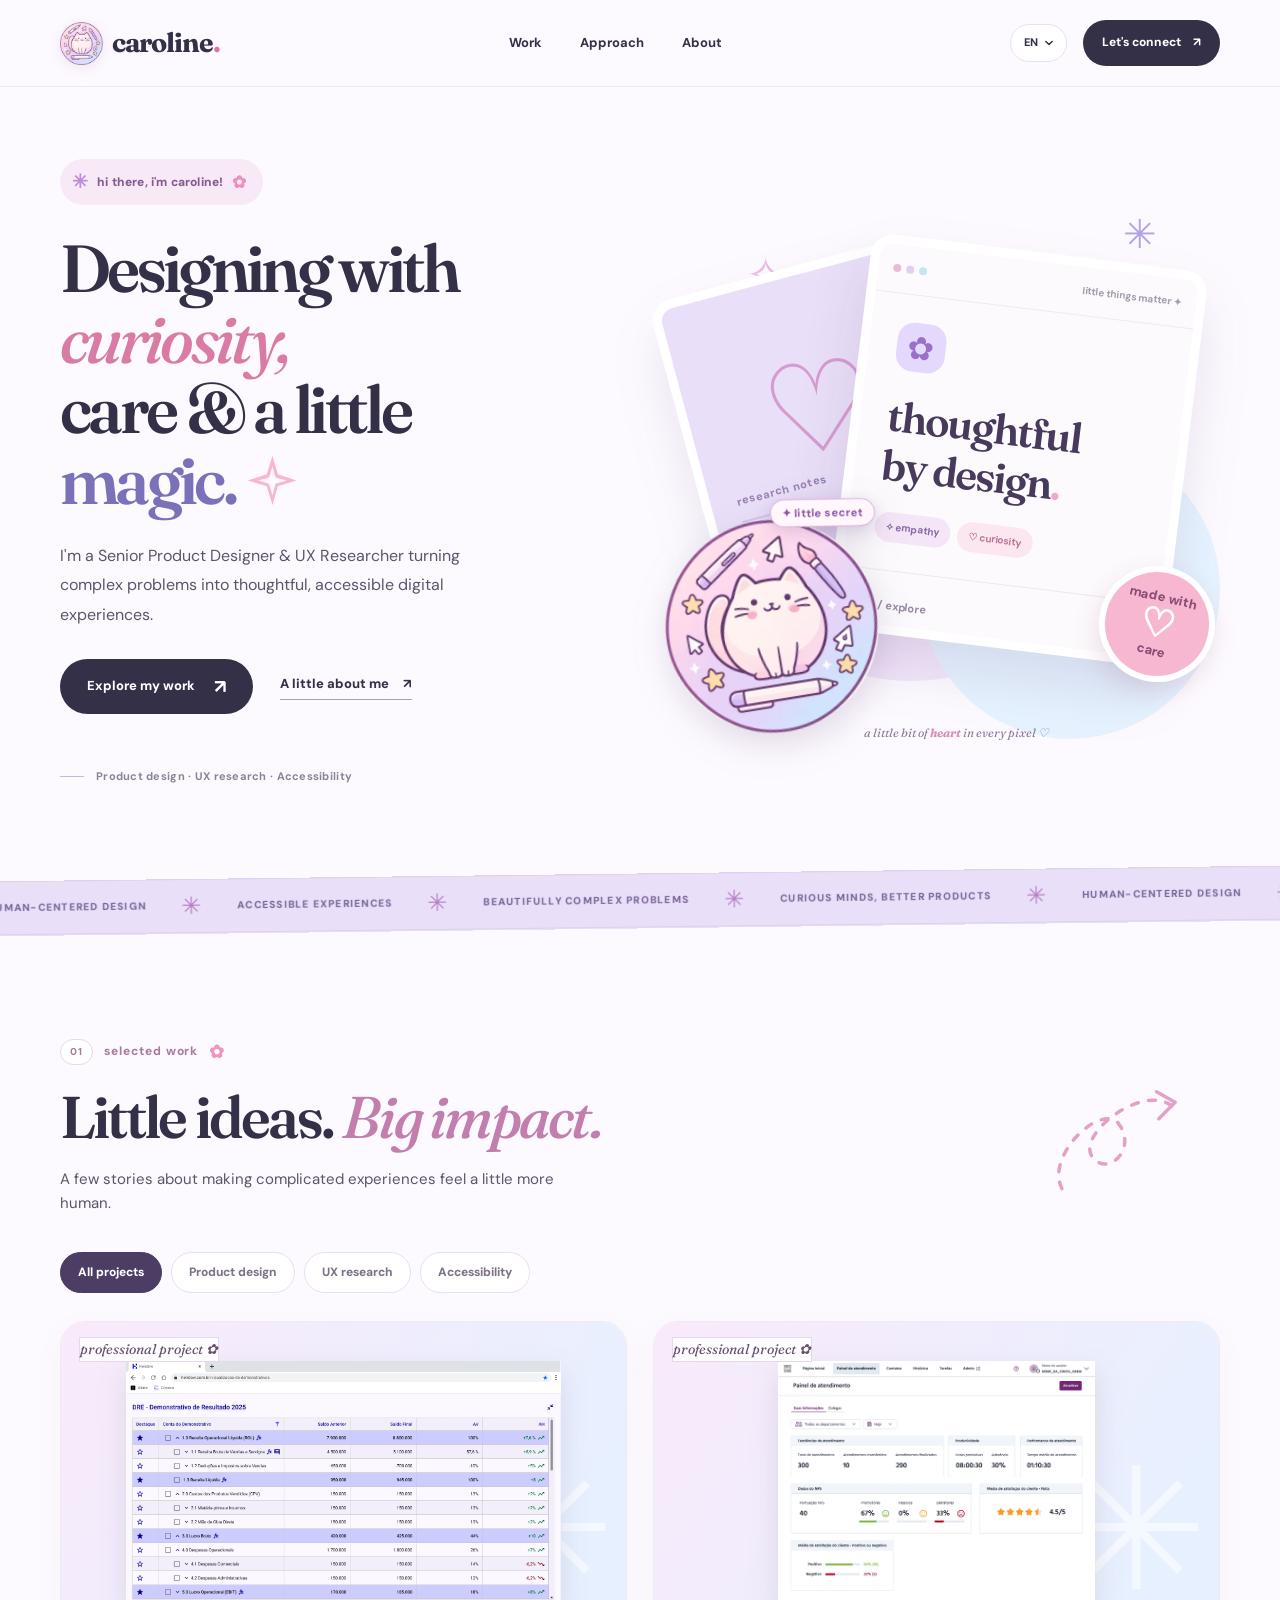
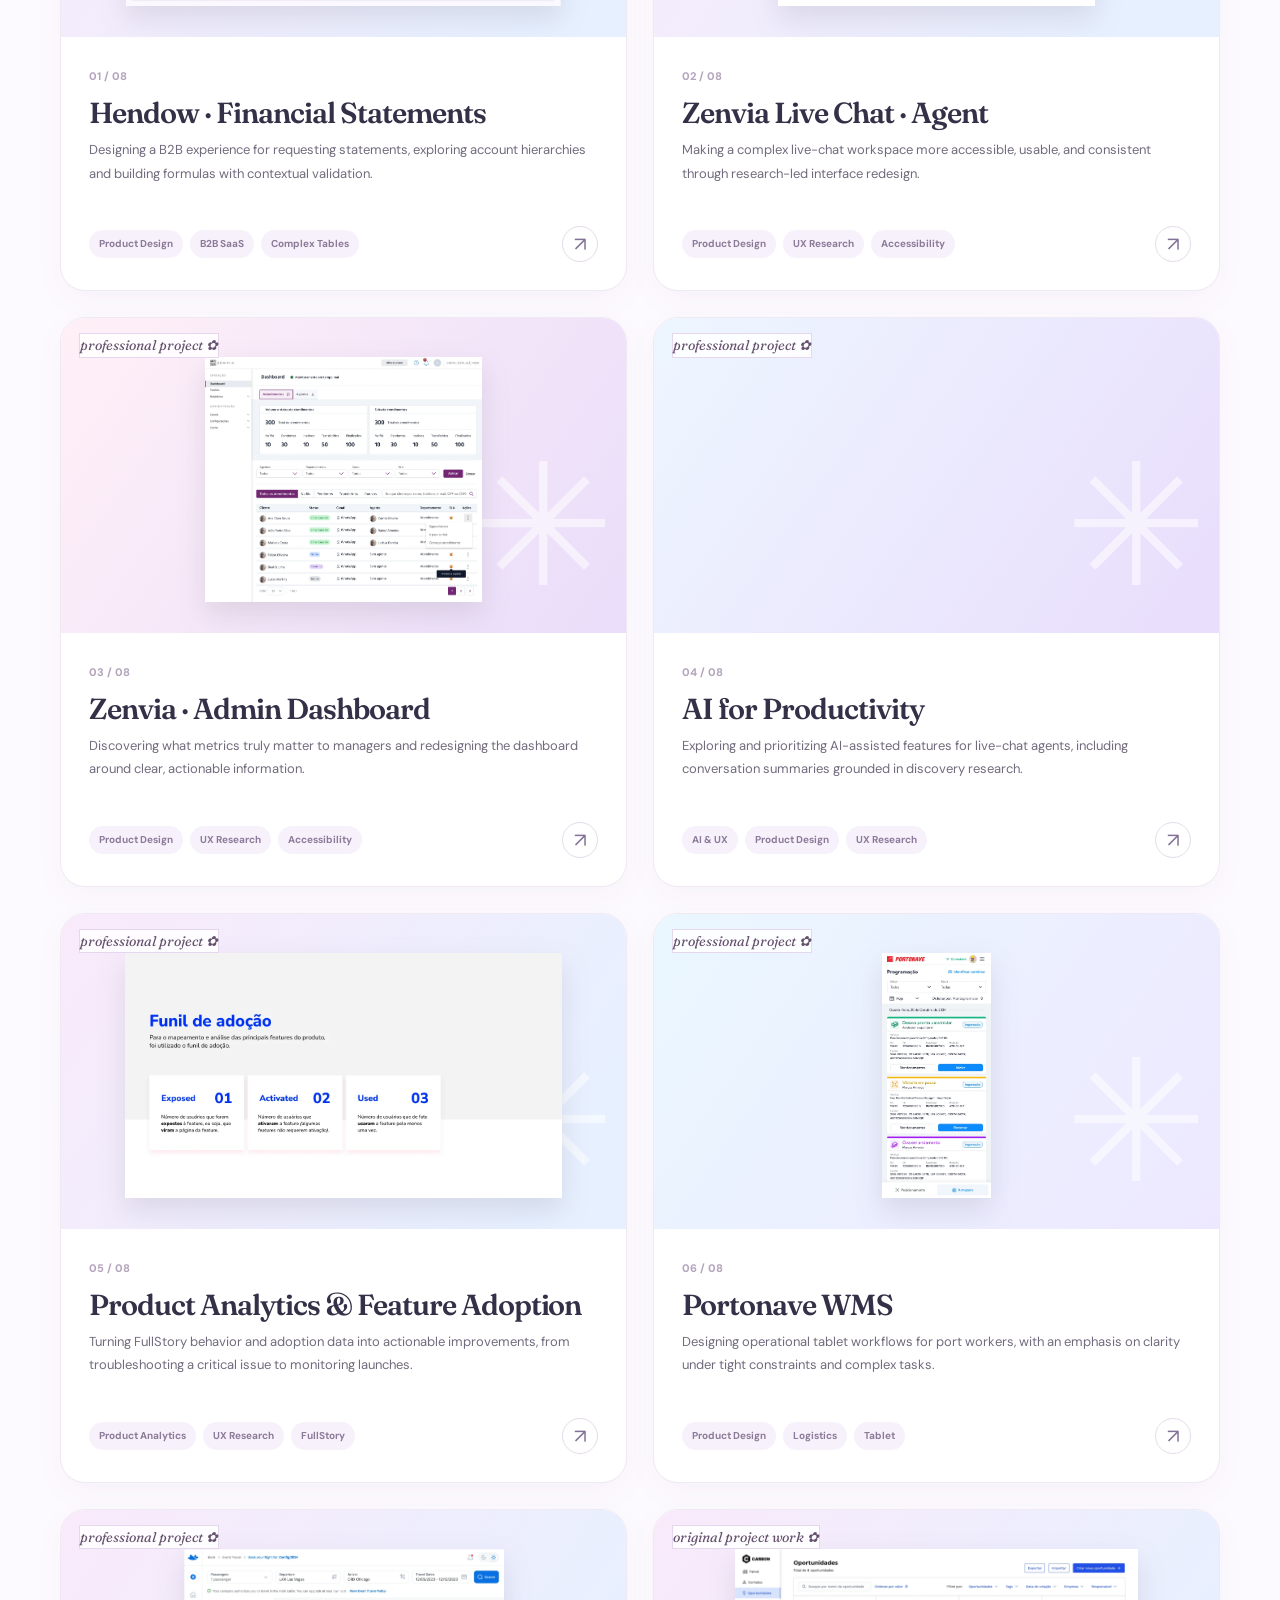
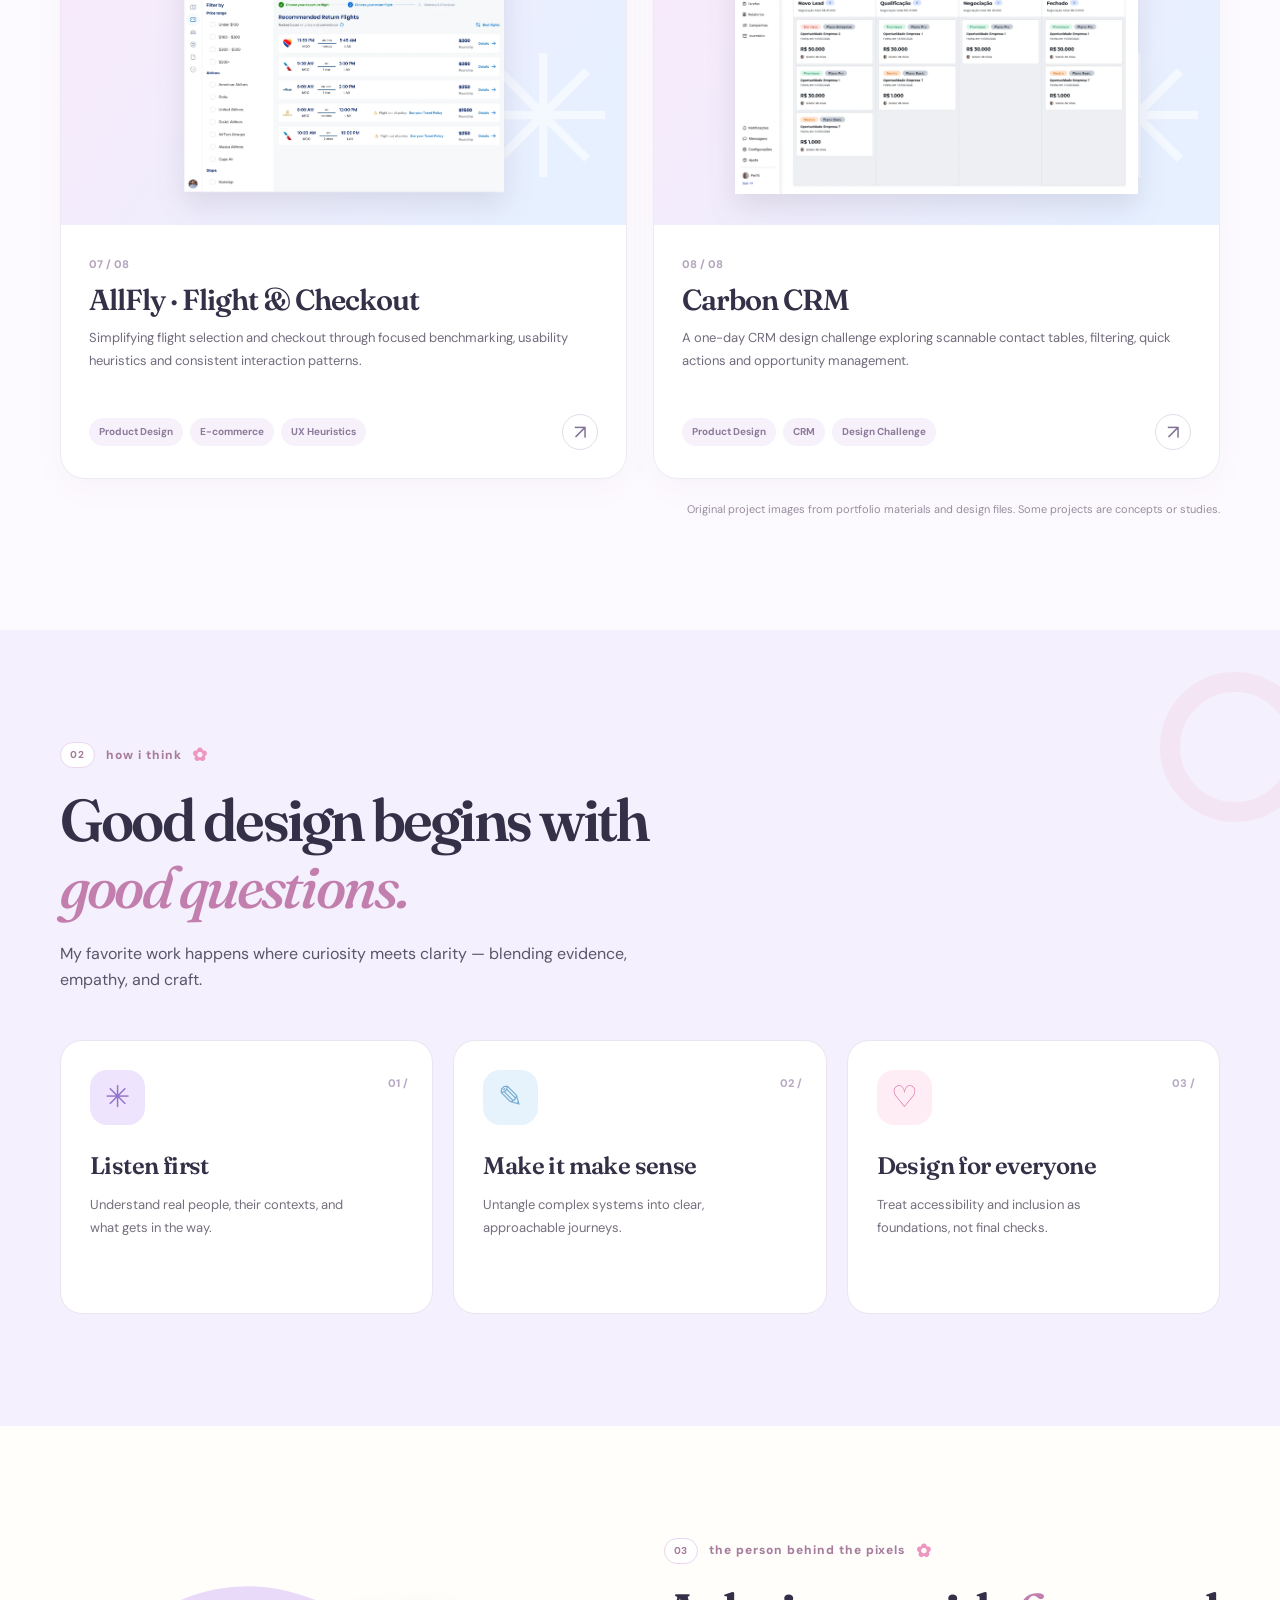
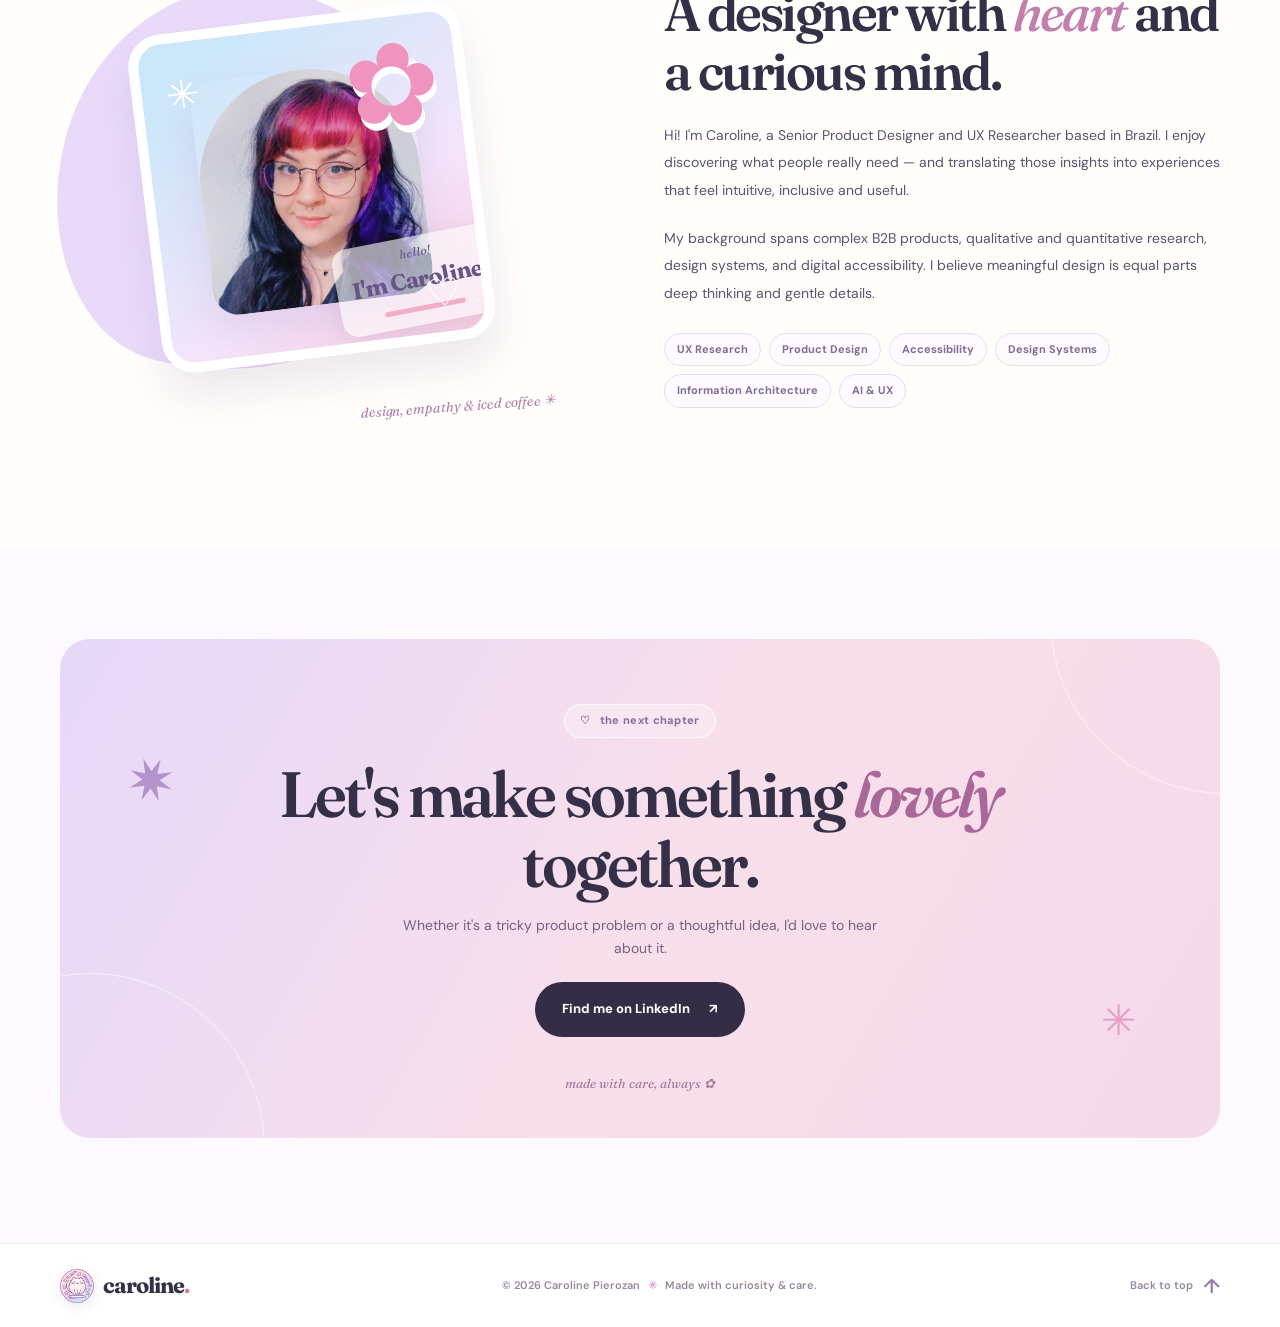
==== commit 652d9cb8: "Add bilingual Hendow financial statements case with 11 original Figma images" ====
--- a/index.html
+++ b/index.html
@@ -1,157 +1,157 @@
-<!doctype html>
-<html lang="en">
-<head>
-  <meta charset="utf-8">
-  <meta name="viewport" content="width=device-width, initial-scale=1">
-  <meta name="theme-color" content="#fcf9ff">
-  <meta name="description" content="Caroline Pierozan — Senior Product Designer and UX Researcher. Human-centered digital experiences, thoughtful research and accessible design.">
-  <meta property="og:type" content="website">
-  <meta property="og:title" content="Caroline Pierozan — Product Designer & UX Researcher">
-  <meta property="og:description" content="Curiosity, care & a little magic. Selected product design and UX research work.">
-  <title>Caroline Pierozan · Product Designer & UX Researcher</title>
-  <link rel="icon" href="assets/gatinho-designer.svg?v=4" type="image/svg+xml">
-  <link rel="preconnect" href="https://fonts.googleapis.com">
-  <link rel="preconnect" href="https://fonts.gstatic.com" crossorigin>
-  <link href="https://fonts.googleapis.com/css2?family=DM+Sans:wght@400;500;600;700;800&family=Fraunces:opsz,wght,SOFT,WONK@9..144,400,70,1;9..144,500,70,1;9..144,600,70,1;9..144,700,70,1&display=swap" rel="stylesheet">
-  <link rel="stylesheet" href="styles.css?v=20261113-2">
-  <script src="content.js?v=20261113-2" defer></script>
-  <script src="script.js?v=20261113-2" defer></script>
-
-  <style id="mascot-hover-fix">
-  /* Critical mascot styles live with the HTML so an old cached CSS file cannot reveal both logos. */
-  .hero-art .mascot-sticker{position:absolute;display:block;width:214px;height:214px;aspect-ratio:1;box-sizing:border-box;padding:0;margin:0;border:0;border-radius:50%;background:transparent;cursor:pointer;overflow:visible;appearance:none}
-  .hero-art .mascot-sticker>img{position:absolute!important;inset:0!important;display:block!important;width:100%!important;height:100%!important;max-width:none;object-fit:contain;transition:opacity .25s ease}
-  .hero-art .mascot-sticker>img.mascot-finished{opacity:1!important;z-index:2}
-  .hero-art .mascot-sticker>img.mascot-sketch{opacity:0!important;z-index:1;pointer-events:none}
-  .hero-art .mascot-sticker:is(:hover,:focus-visible,[aria-pressed="true"])>img.mascot-finished{opacity:0!important}
-  .hero-art .mascot-sticker:is(:hover,:focus-visible,[aria-pressed="true"])>img.mascot-sketch{opacity:1!important}
-  .hero-art .mascot-sticker:focus-visible{outline:3px solid #8656aa;outline-offset:5px}
-  @media(max-width:620px){.hero-art .mascot-sticker{width:198px;height:198px}}
-  @media(prefers-reduced-motion:reduce){.hero-art .mascot-sticker>img{transition:none}}
-  
-  /* Easter egg sparkle fallback: bundled in HTML to avoid stale stylesheet cache. */
-  .hero-art .mascot-sticker .mascot-secret-hint{
-    position:absolute;z-index:10;top:-11px;right:-13px;padding:7px 11px;
-    background:#fff7fc;color:#8c53a8;border:1px solid #deb3dc;border-radius:99px;
-    box-shadow:0 5px 14px rgba(105,65,135,.17);font-size:11px;font-weight:800;
-    white-space:nowrap;line-height:1.1;pointer-events:none;opacity:1;
-    transform:rotate(8deg);animation:egg-invite 2.8s ease-in-out infinite;
-  }
-  .hero-art .mascot-sticker .mascot-glimmer-ring{z-index:5;pointer-events:none}
-  .hero-art .mascot-sticker .mascot-sparkle{
-    position:absolute;z-index:11;pointer-events:none;opacity:0;
-    color:#fff1a1;font-size:30px;line-height:1;
-    text-shadow:0 0 4px #fff,0 0 14px #ffe1a0,0 0 24px #f1a8db;
-    transform:translate(0,0) scale(.3);filter:drop-shadow(0 0 5px #cf80c9);
-  }
-  .hero-art .mascot-sticker:is(:hover,:focus-visible,[aria-pressed="true"]).mascot-magic-burst .mascot-sparkle{
-    animation:egg-sparkle 1.22s cubic-bezier(.14,.73,.24,1) var(--delay,0ms) both;
-  }
-  .hero-art .mascot-sticker.mascot-magic-burst .mascot-glimmer-ring{
-    animation:egg-ring 1.08s ease-out both;
-  }
-  @keyframes egg-sparkle{
-    0%{opacity:0;transform:translate(0,4px) scale(.2) rotate(-15deg)}
-    22%{opacity:1;transform:translate(0,0) scale(1.55) rotate(0deg)}
-    52%{opacity:1;transform:translate(calc(var(--dx)*.45),calc(var(--dy)*.45)) scale(1.17) rotate(14deg)}
-    85%{opacity:.9;transform:translate(calc(var(--dx)*.85),calc(var(--dy)*.85)) scale(.86) rotate(24deg)}
-    100%{opacity:0;transform:translate(var(--dx),var(--dy)) scale(.4) rotate(30deg)}
-  }
-  @keyframes egg-ring{
-    0%{opacity:0;transform:scale(.88)}
-    28%{opacity:1;transform:scale(1.03)}
-    75%{opacity:.72;transform:scale(1.09)}
-    100%{opacity:0;transform:scale(1.15)}
-  }
-  @keyframes egg-invite{0%,100%{transform:rotate(8deg) translateY(0)}50%{transform:rotate(8deg) translateY(-5px)}}
-  @media(prefers-reduced-motion:reduce){
-    .hero-art .mascot-sticker .mascot-secret-hint{animation:none}
-    .hero-art .mascot-sticker.mascot-magic-burst .mascot-glimmer-ring,
-    .hero-art .mascot-sticker.mascot-magic-burst .mascot-sparkle{animation:none!important}
-  }
-
-
-  /* Only swap the label text on hover/tap; preserve the existing magic effect. */
-  .hero-art .mascot-secret-hint .mascot-hint-reveal{display:none}
-  .hero-art .mascot-sticker:is(:hover,:focus-visible,[aria-pressed="true"]) .mascot-hint-default{display:none}
-  .hero-art .mascot-sticker:is(:hover,:focus-visible,[aria-pressed="true"]) .mascot-hint-reveal{display:inline}
-  </style>
-</head>
-<body>
-<a class="skip-link" href="#main" data-i18n="skip">Skip to content</a>
-<div class="site-shell" id="top">
-  <header class="site-header">
-    <div class="wrap header-inner">
-      <a class="wordmark" href="#top" aria-label="Caroline Pierozan — homepage">
-        <span class="brand-icon" aria-hidden="true"><img src="assets/gatinho-designer.svg?v=4" width="42" height="42" alt=""></span>
-        <span>caroline<span class="wordmark-dot">.</span></span>
-      </a>
-      <nav class="desktop-nav" aria-label="Main navigation">
-        <a href="#work" data-i18n="navWork">Work</a>
-        <a href="#approach" data-i18n="navApproach">Approach</a>
-        <a href="#about" data-i18n="navAbout">About</a>
-      </nav>
-      <div class="nav-actions">
-        <button class="language-switch" id="langSwitch" type="button" aria-label="Switch language" title="Switch language"><span id="currentLang">EN</span><svg viewBox="0 0 20 20" fill="none" aria-hidden="true"><path d="m6 8 4 4 4-4" stroke="currentColor" stroke-width="1.8" stroke-linecap="round" stroke-linejoin="round"/></svg></button>
-        <a href="#contact" class="button button-small button-primary header-cta"><span data-i18n="navContact">Let's connect</span><span aria-hidden="true">↗</span></a>
-        <button class="menu-button" id="menuButton" type="button" aria-controls="mobileNav" aria-expanded="false" aria-label="Open menu"><span></span><span></span></button>
-      </div>
-    </div>
-    <nav class="mobile-nav" id="mobileNav" aria-label="Mobile navigation" hidden>
-      <a href="#work" data-i18n="navWork">Work</a><a href="#approach" data-i18n="navApproach">Approach</a><a href="#about" data-i18n="navAbout">About</a><a href="#contact" data-i18n="navContact">Let's connect</a>
-    </nav>
-  </header>
-
-  <main id="main">
-    <section class="hero wrap" aria-labelledby="hero-title">
-      <div class="hero-text rise">
-        <div class="hello-tag"><span class="hello-spark" aria-hidden="true">✳</span><span data-i18n="eyebrow">hi there, i'm caroline!</span><span aria-hidden="true">✿</span></div>
-        <h1 id="hero-title"><span data-i18n="heroA">Designing with</span><br><em data-i18n="heroB">curiosity,</em><br><span data-i18n="heroC">care & a little</span><br><span class="magic-word" data-i18n="heroD">magic.</span><svg class="title-star" viewBox="0 0 64 64" fill="none" aria-hidden="true"><path d="m32 2 6.5 22.5L61 32l-22.5 7L32 62l-7-23L2 32l23-7.5L32 2Z" fill="#F8B7D1"/><path d="m32 15 3.5 13.5L49 32l-13.5 4L32 50l-4.2-14L15 32l12.8-3.5L32 15Z" fill="#FFF8FE"/></svg></h1>
-        <p class="hero-description" data-i18n="heroDescription">I'm a Senior Product Designer & UX Researcher turning complex problems into thoughtful, accessible digital experiences.</p>
-        <div class="hero-buttons"><a class="button button-primary" href="#work"><span data-i18n="viewWork">Explore my work</span><span class="arrow-nudge" aria-hidden="true">↗</span></a><a class="text-link" href="#about"><span data-i18n="moreAbout">A little about me</span><span aria-hidden="true">↗</span></a></div>
-        <div class="hero-trust"><span class="mini-line"></span><span data-i18n="heroBottom">Product design · UX research · Accessibility</span></div>
-      </div>
-      <div class="hero-art rise">
-        <div class="art-halo halo-a"></div><div class="art-halo halo-b"></div>
-        <span class="art-spark spark-a" aria-hidden="true">✳</span><span class="art-spark spark-b" aria-hidden="true">✦</span><span class="art-spark spark-c" aria-hidden="true">✧</span>
-        <div class="art-paper paper-back"><span class="paper-squiggle">♡</span><span class="art-paper-label">research notes <span>✿</span></span><span class="paper-lines"></span></div>
-        <div class="art-paper paper-main"><div class="art-paper-top"><span class="dots"><b></b><b></b><b></b></span><span>little things matter ✦</span></div><div class="art-main-content"><div class="art-round-icon">✿</div><div class="art-main-heading">thoughtful<br>by design<span>.</span></div><div class="art-main-pills"><span>✧ empathy</span><span>♡ curiosity</span></div></div><div class="art-paper-bottom"><span>01 / explore</span><span>↗</span></div></div>
-        <button class="art-sticker sticker-blue mascot-sticker" type="button" aria-pressed="false" aria-label="See Caroline’s original hand-drawn designer cat sketch" title="Hover or tap to see the original sketch">
-          <img class="mascot-finished" src="assets/gatinho-designer.svg?v=4" width="220" height="220" alt="" aria-hidden="true">
-          <img class="mascot-sketch" src="assets/gatinho-rascunho-original.svg?v=4" width="220" height="220" alt="" aria-hidden="true" loading="lazy">
-          <span class="mascot-secret-hint" aria-hidden="true"><span class="mascot-hint-default">✦ little secret</span><span class="mascot-hint-reveal">from my sketchbook ✎</span></span>
-          <span class="mascot-glimmer-ring" aria-hidden="true"></span>
-          <span class="mascot-sparkle sparkle-one" aria-hidden="true">✦</span>
-          <span class="mascot-sparkle sparkle-two" aria-hidden="true">✧</span>
-          <span class="mascot-sparkle sparkle-three" aria-hidden="true">✦</span>
-          <span class="mascot-sparkle sparkle-four" aria-hidden="true">✳</span>
-          <span class="mascot-sparkle sparkle-five" aria-hidden="true">✦</span>
-        </button>
-        <div class="art-badge sticker-heart"><span>made with</span><strong>♡</strong><span>care</span></div>
-        <div class="hero-caption">a little bit of <strong>heart</strong> in every pixel ♡</div>
-      </div>
-    </section>
-
-    <div class="ticker" aria-hidden="true"><div class="ticker-inner"><span>human-centered design</span><b>✳</b><span>accessible experiences</span><b>✳</b><span>beautifully complex problems</span><b>✳</b><span>curious minds, better products</span><b>✳</b><span>human-centered design</span><b>✳</b><span>accessible experiences</span><b>✳</b><span>beautifully complex problems</span><b>✳</b><span>curious minds, better products</span><b>✳</b></div></div>
-
-    <section class="work-section section-pad" id="work" aria-labelledby="work-title">
-      <div class="wrap">
-        <div class="section-top reveal"><div><div class="section-kicker"><span>01</span><span data-i18n="workKicker">selected work</span><span class="kicker-flower">✿</span></div><h2 id="work-title" data-i18n="workTitle">Little ideas. <em>Big impact.</em></h2><p class="section-intro" data-i18n="workIntro">A few stories about making complicated experiences feel a little more human.</p></div><div class="section-scribble" aria-hidden="true"><svg viewBox="0 0 120 110" fill="none"><path d="M12 94C-3 65 47 19 61 39c16 22-12 47-24 26-10-19 44-61 69-42" stroke="#E3A1C6" stroke-width="3" stroke-linecap="round" stroke-dasharray="6 9"/><path d="m93 11 16 9-14 14" stroke="#E3A1C6" stroke-width="3" stroke-linecap="round" stroke-linejoin="round"/></svg></div></div>
-        <div class="filters reveal" role="group" aria-label="Filter projects"><button type="button" class="filter-chip active" data-filter="all" aria-pressed="true" data-i18n="all">All projects</button><button type="button" class="filter-chip" data-filter="product" aria-pressed="false" data-i18n="product">Product design</button><button type="button" class="filter-chip" data-filter="research" aria-pressed="false" data-i18n="research">UX research</button><button type="button" class="filter-chip" data-filter="accessibility" aria-pressed="false" data-i18n="accessibility">Accessibility</button></div>
-        <div class="projects-grid" id="projectsGrid" aria-live="polite"></div>
-        <p class="work-footnote" data-i18n="visualNote">Project cover artworks are original illustrations created for this site, not screenshots of the products.</p>
-      </div>
-    </section>
-
-    <section class="approach-section section-pad" id="approach" aria-labelledby="approach-title"><div class="wrap"><div class="approach-head reveal"><div class="section-kicker"><span>02</span><span data-i18n="approachKicker">how I think</span><span class="kicker-flower">✿</span></div><h2 id="approach-title" data-i18n="approachTitle">Good design begins with <em>good questions.</em></h2><p data-i18n="approachLead">My favorite work happens where curiosity meets clarity — blending evidence, empathy, and craft.</p></div><div class="principles"><article class="principle-card reveal"><span class="principle-icon icon-lilac" aria-hidden="true">✳</span><span class="principle-number">01 /</span><h3 data-i18n="principle1Title">Listen first</h3><p data-i18n="principle1Desc">Understand real people, their contexts, and what gets in the way.</p></article><article class="principle-card reveal"><span class="principle-icon icon-blue" aria-hidden="true">✎</span><span class="principle-number">02 /</span><h3 data-i18n="principle2Title">Make it make sense</h3><p data-i18n="principle2Desc">Untangle complex systems into clear, approachable journeys.</p></article><article class="principle-card reveal"><span class="principle-icon icon-pink" aria-hidden="true">♡</span><span class="principle-number">03 /</span><h3 data-i18n="principle3Title">Design for everyone</h3><p data-i18n="principle3Desc">Treat accessibility and inclusion as foundations, not final checks.</p></article></div></div></section>
-
-    <section class="about-section section-pad" id="about" aria-labelledby="about-title"><div class="wrap about-layout"><div class="about-illustration reveal" aria-hidden="true"><div class="about-bg-shape"></div><div class="about-portrait"><img class="real-profile-photo" src="media/00-f08eec.webp" loading="lazy" decoding="async" alt="Portrait of Caroline Pierozan"><div class="portrait-flower">✿</div><div class="portrait-message"><span>hello!</span><strong>I'm Caroline.</strong><span class="portrait-underline"></span></div><span class="portrait-doodle doodle-a">✳</span><span class="portrait-doodle doodle-b">♡</span><span class="portrait-doodle doodle-c">✦</span></div><span class="about-decoration">design, empathy & iced coffee ✳</span></div><div class="about-copy reveal"><div class="section-kicker"><span>03</span><span data-i18n="aboutKicker">the person behind the pixels</span><span class="kicker-flower">✿</span></div><h2 id="about-title" data-i18n="aboutTitle">A designer with <em>heart</em> and a curious mind.</h2><p data-i18n="aboutP1">Hi! I'm Caroline, a Senior Product Designer and UX Researcher based in Brazil. I enjoy discovering what people really need — and translating those insights into experiences that feel intuitive, inclusive and useful.</p><p data-i18n="aboutP2">My background spans complex B2B products, qualitative and quantitative research, design systems, and digital accessibility. I believe meaningful design is equal parts deep thinking and gentle details.</p><div class="skill-list"><span>UX Research</span><span>Product Design</span><span>Accessibility</span><span>Design Systems</span><span>Information Architecture</span><span>AI & UX</span></div></div></div></section>
-
-    <section class="contact-section section-pad" id="contact" aria-labelledby="contact-title"><div class="wrap"><div class="contact-panel reveal"><div class="contact-star star-left" aria-hidden="true">✷</div><div class="contact-star star-right" aria-hidden="true">✳</div><div class="contact-tag">♡ <span data-i18n="contactKicker">the next chapter</span></div><h2 id="contact-title" data-i18n="contactTitle">Let's make something <em>lovely</em> together.</h2><p data-i18n="contactDesc">Whether it's a tricky product problem or a thoughtful idea, I'd love to hear about it.</p><div class="contact-actions" id="contactActions"><a class="button button-dark" href="https://carolinepierozan.notion.site/Caroline-s-Private-Portfolio-050c1d70624149b7b446dc70efcaa0da" target="_blank" rel="noopener noreferrer"><span data-i18n="getInTouch">Visit my portfolio</span><span aria-hidden="true">↗</span></a></div><span class="contact-signature">made with care, always ✿</span></div></div></section>
-  </main>
-  <footer class="site-footer"><div class="wrap footer-inner"><a class="wordmark" href="#top"><span class="brand-icon small-brand" aria-hidden="true"><img src="assets/gatinho-designer.svg?v=4" width="32" height="32" loading="lazy" alt=""></span><span>caroline<span class="wordmark-dot">.</span></span></a><p>© <span id="year"></span> Caroline Pierozan <span class="footer-dot">✳</span> <span data-i18n="footer">Made with curiosity & care.</span></p><a href="#top" class="back-top"><span data-i18n="backTop">Back to top</span><span aria-hidden="true">↑</span></a></div></footer>
-</div>
-
-<div class="case-overlay" id="caseOverlay" hidden><div class="case-backdrop" data-close="true"></div><section class="case-panel" id="casePanel" role="dialog" aria-modal="true" aria-labelledby="caseTitle" tabindex="-1"><div class="case-panel-header"><button class="case-back" type="button" data-close="true"><span aria-hidden="true">←</span><span data-i18n="backToWork">Back to work</span></button><button class="case-close" type="button" data-close="true" aria-label="Close case study">✕</button></div><div id="caseContent"></div></section></div>
-</body>
-</html>
+<!doctype html>
+<html lang="en">
+<head>
+  <meta charset="utf-8">
+  <meta name="viewport" content="width=device-width, initial-scale=1">
+  <meta name="theme-color" content="#fcf9ff">
+  <meta name="description" content="Caroline Pierozan — Senior Product Designer and UX Researcher. Human-centered digital experiences, thoughtful research and accessible design.">
+  <meta property="og:type" content="website">
+  <meta property="og:title" content="Caroline Pierozan — Product Designer & UX Researcher">
+  <meta property="og:description" content="Curiosity, care & a little magic. Selected product design and UX research work.">
+  <title>Caroline Pierozan · Product Designer & UX Researcher</title>
+  <link rel="icon" href="assets/gatinho-designer.svg?v=4" type="image/svg+xml">
+  <link rel="preconnect" href="https://fonts.googleapis.com">
+  <link rel="preconnect" href="https://fonts.gstatic.com" crossorigin>
+  <link href="https://fonts.googleapis.com/css2?family=DM+Sans:wght@400;500;600;700;800&family=Fraunces:opsz,wght,SOFT,WONK@9..144,400,70,1;9..144,500,70,1;9..144,600,70,1;9..144,700,70,1&display=swap" rel="stylesheet">
+  <link rel="stylesheet" href="styles.css?v=20261113-hendow-1">
+  <script src="content.js?v=20261113-hendow-1" defer></script>
+  <script src="script.js?v=20261113-hendow-1" defer></script>
+
+  <style id="mascot-hover-fix">
+  /* Critical mascot styles live with the HTML so an old cached CSS file cannot reveal both logos. */
+  .hero-art .mascot-sticker{position:absolute;display:block;width:214px;height:214px;aspect-ratio:1;box-sizing:border-box;padding:0;margin:0;border:0;border-radius:50%;background:transparent;cursor:pointer;overflow:visible;appearance:none}
+  .hero-art .mascot-sticker>img{position:absolute!important;inset:0!important;display:block!important;width:100%!important;height:100%!important;max-width:none;object-fit:contain;transition:opacity .25s ease}
+  .hero-art .mascot-sticker>img.mascot-finished{opacity:1!important;z-index:2}
+  .hero-art .mascot-sticker>img.mascot-sketch{opacity:0!important;z-index:1;pointer-events:none}
+  .hero-art .mascot-sticker:is(:hover,:focus-visible,[aria-pressed="true"])>img.mascot-finished{opacity:0!important}
+  .hero-art .mascot-sticker:is(:hover,:focus-visible,[aria-pressed="true"])>img.mascot-sketch{opacity:1!important}
+  .hero-art .mascot-sticker:focus-visible{outline:3px solid #8656aa;outline-offset:5px}
+  @media(max-width:620px){.hero-art .mascot-sticker{width:198px;height:198px}}
+  @media(prefers-reduced-motion:reduce){.hero-art .mascot-sticker>img{transition:none}}
+  
+  /* Easter egg sparkle fallback: bundled in HTML to avoid stale stylesheet cache. */
+  .hero-art .mascot-sticker .mascot-secret-hint{
+    position:absolute;z-index:10;top:-11px;right:-13px;padding:7px 11px;
+    background:#fff7fc;color:#8c53a8;border:1px solid #deb3dc;border-radius:99px;
+    box-shadow:0 5px 14px rgba(105,65,135,.17);font-size:11px;font-weight:800;
+    white-space:nowrap;line-height:1.1;pointer-events:none;opacity:1;
+    transform:rotate(8deg);animation:egg-invite 2.8s ease-in-out infinite;
+  }
+  .hero-art .mascot-sticker .mascot-glimmer-ring{z-index:5;pointer-events:none}
+  .hero-art .mascot-sticker .mascot-sparkle{
+    position:absolute;z-index:11;pointer-events:none;opacity:0;
+    color:#fff1a1;font-size:30px;line-height:1;
+    text-shadow:0 0 4px #fff,0 0 14px #ffe1a0,0 0 24px #f1a8db;
+    transform:translate(0,0) scale(.3);filter:drop-shadow(0 0 5px #cf80c9);
+  }
+  .hero-art .mascot-sticker:is(:hover,:focus-visible,[aria-pressed="true"]).mascot-magic-burst .mascot-sparkle{
+    animation:egg-sparkle 1.22s cubic-bezier(.14,.73,.24,1) var(--delay,0ms) both;
+  }
+  .hero-art .mascot-sticker.mascot-magic-burst .mascot-glimmer-ring{
+    animation:egg-ring 1.08s ease-out both;
+  }
+  @keyframes egg-sparkle{
+    0%{opacity:0;transform:translate(0,4px) scale(.2) rotate(-15deg)}
+    22%{opacity:1;transform:translate(0,0) scale(1.55) rotate(0deg)}
+    52%{opacity:1;transform:translate(calc(var(--dx)*.45),calc(var(--dy)*.45)) scale(1.17) rotate(14deg)}
+    85%{opacity:.9;transform:translate(calc(var(--dx)*.85),calc(var(--dy)*.85)) scale(.86) rotate(24deg)}
+    100%{opacity:0;transform:translate(var(--dx),var(--dy)) scale(.4) rotate(30deg)}
+  }
+  @keyframes egg-ring{
+    0%{opacity:0;transform:scale(.88)}
+    28%{opacity:1;transform:scale(1.03)}
+    75%{opacity:.72;transform:scale(1.09)}
+    100%{opacity:0;transform:scale(1.15)}
+  }
+  @keyframes egg-invite{0%,100%{transform:rotate(8deg) translateY(0)}50%{transform:rotate(8deg) translateY(-5px)}}
+  @media(prefers-reduced-motion:reduce){
+    .hero-art .mascot-sticker .mascot-secret-hint{animation:none}
+    .hero-art .mascot-sticker.mascot-magic-burst .mascot-glimmer-ring,
+    .hero-art .mascot-sticker.mascot-magic-burst .mascot-sparkle{animation:none!important}
+  }
+
+
+  /* Only swap the label text on hover/tap; preserve the existing magic effect. */
+  .hero-art .mascot-secret-hint .mascot-hint-reveal{display:none}
+  .hero-art .mascot-sticker:is(:hover,:focus-visible,[aria-pressed="true"]) .mascot-hint-default{display:none}
+  .hero-art .mascot-sticker:is(:hover,:focus-visible,[aria-pressed="true"]) .mascot-hint-reveal{display:inline}
+  </style>
+</head>
+<body>
+<a class="skip-link" href="#main" data-i18n="skip">Skip to content</a>
+<div class="site-shell" id="top">
+  <header class="site-header">
+    <div class="wrap header-inner">
+      <a class="wordmark" href="#top" aria-label="Caroline Pierozan — homepage">
+        <span class="brand-icon" aria-hidden="true"><img src="assets/gatinho-designer.svg?v=4" width="42" height="42" alt=""></span>
+        <span>caroline<span class="wordmark-dot">.</span></span>
+      </a>
+      <nav class="desktop-nav" aria-label="Main navigation">
+        <a href="#work" data-i18n="navWork">Work</a>
+        <a href="#approach" data-i18n="navApproach">Approach</a>
+        <a href="#about" data-i18n="navAbout">About</a>
+      </nav>
+      <div class="nav-actions">
+        <button class="language-switch" id="langSwitch" type="button" aria-label="Switch language" title="Switch language"><span id="currentLang">EN</span><svg viewBox="0 0 20 20" fill="none" aria-hidden="true"><path d="m6 8 4 4 4-4" stroke="currentColor" stroke-width="1.8" stroke-linecap="round" stroke-linejoin="round"/></svg></button>
+        <a href="#contact" class="button button-small button-primary header-cta"><span data-i18n="navContact">Let's connect</span><span aria-hidden="true">↗</span></a>
+        <button class="menu-button" id="menuButton" type="button" aria-controls="mobileNav" aria-expanded="false" aria-label="Open menu"><span></span><span></span></button>
+      </div>
+    </div>
+    <nav class="mobile-nav" id="mobileNav" aria-label="Mobile navigation" hidden>
+      <a href="#work" data-i18n="navWork">Work</a><a href="#approach" data-i18n="navApproach">Approach</a><a href="#about" data-i18n="navAbout">About</a><a href="#contact" data-i18n="navContact">Let's connect</a>
+    </nav>
+  </header>
+
+  <main id="main">
+    <section class="hero wrap" aria-labelledby="hero-title">
+      <div class="hero-text rise">
+        <div class="hello-tag"><span class="hello-spark" aria-hidden="true">✳</span><span data-i18n="eyebrow">hi there, i'm caroline!</span><span aria-hidden="true">✿</span></div>
+        <h1 id="hero-title"><span data-i18n="heroA">Designing with</span><br><em data-i18n="heroB">curiosity,</em><br><span data-i18n="heroC">care & a little</span><br><span class="magic-word" data-i18n="heroD">magic.</span><svg class="title-star" viewBox="0 0 64 64" fill="none" aria-hidden="true"><path d="m32 2 6.5 22.5L61 32l-22.5 7L32 62l-7-23L2 32l23-7.5L32 2Z" fill="#F8B7D1"/><path d="m32 15 3.5 13.5L49 32l-13.5 4L32 50l-4.2-14L15 32l12.8-3.5L32 15Z" fill="#FFF8FE"/></svg></h1>
+        <p class="hero-description" data-i18n="heroDescription">I'm a Senior Product Designer & UX Researcher turning complex problems into thoughtful, accessible digital experiences.</p>
+        <div class="hero-buttons"><a class="button button-primary" href="#work"><span data-i18n="viewWork">Explore my work</span><span class="arrow-nudge" aria-hidden="true">↗</span></a><a class="text-link" href="#about"><span data-i18n="moreAbout">A little about me</span><span aria-hidden="true">↗</span></a></div>
+        <div class="hero-trust"><span class="mini-line"></span><span data-i18n="heroBottom">Product design · UX research · Accessibility</span></div>
+      </div>
+      <div class="hero-art rise">
+        <div class="art-halo halo-a"></div><div class="art-halo halo-b"></div>
+        <span class="art-spark spark-a" aria-hidden="true">✳</span><span class="art-spark spark-b" aria-hidden="true">✦</span><span class="art-spark spark-c" aria-hidden="true">✧</span>
+        <div class="art-paper paper-back"><span class="paper-squiggle">♡</span><span class="art-paper-label">research notes <span>✿</span></span><span class="paper-lines"></span></div>
+        <div class="art-paper paper-main"><div class="art-paper-top"><span class="dots"><b></b><b></b><b></b></span><span>little things matter ✦</span></div><div class="art-main-content"><div class="art-round-icon">✿</div><div class="art-main-heading">thoughtful<br>by design<span>.</span></div><div class="art-main-pills"><span>✧ empathy</span><span>♡ curiosity</span></div></div><div class="art-paper-bottom"><span>01 / explore</span><span>↗</span></div></div>
+        <button class="art-sticker sticker-blue mascot-sticker" type="button" aria-pressed="false" aria-label="See Caroline’s original hand-drawn designer cat sketch" title="Hover or tap to see the original sketch">
+          <img class="mascot-finished" src="assets/gatinho-designer.svg?v=4" width="220" height="220" alt="" aria-hidden="true">
+          <img class="mascot-sketch" src="assets/gatinho-rascunho-original.svg?v=4" width="220" height="220" alt="" aria-hidden="true" loading="lazy">
+          <span class="mascot-secret-hint" aria-hidden="true"><span class="mascot-hint-default">✦ little secret</span><span class="mascot-hint-reveal">from my sketchbook ✎</span></span>
+          <span class="mascot-glimmer-ring" aria-hidden="true"></span>
+          <span class="mascot-sparkle sparkle-one" aria-hidden="true">✦</span>
+          <span class="mascot-sparkle sparkle-two" aria-hidden="true">✧</span>
+          <span class="mascot-sparkle sparkle-three" aria-hidden="true">✦</span>
+          <span class="mascot-sparkle sparkle-four" aria-hidden="true">✳</span>
+          <span class="mascot-sparkle sparkle-five" aria-hidden="true">✦</span>
+        </button>
+        <div class="art-badge sticker-heart"><span>made with</span><strong>♡</strong><span>care</span></div>
+        <div class="hero-caption">a little bit of <strong>heart</strong> in every pixel ♡</div>
+      </div>
+    </section>
+
+    <div class="ticker" aria-hidden="true"><div class="ticker-inner"><span>human-centered design</span><b>✳</b><span>accessible experiences</span><b>✳</b><span>beautifully complex problems</span><b>✳</b><span>curious minds, better products</span><b>✳</b><span>human-centered design</span><b>✳</b><span>accessible experiences</span><b>✳</b><span>beautifully complex problems</span><b>✳</b><span>curious minds, better products</span><b>✳</b></div></div>
+
+    <section class="work-section section-pad" id="work" aria-labelledby="work-title">
+      <div class="wrap">
+        <div class="section-top reveal"><div><div class="section-kicker"><span>01</span><span data-i18n="workKicker">selected work</span><span class="kicker-flower">✿</span></div><h2 id="work-title" data-i18n="workTitle">Little ideas. <em>Big impact.</em></h2><p class="section-intro" data-i18n="workIntro">A few stories about making complicated experiences feel a little more human.</p></div><div class="section-scribble" aria-hidden="true"><svg viewBox="0 0 120 110" fill="none"><path d="M12 94C-3 65 47 19 61 39c16 22-12 47-24 26-10-19 44-61 69-42" stroke="#E3A1C6" stroke-width="3" stroke-linecap="round" stroke-dasharray="6 9"/><path d="m93 11 16 9-14 14" stroke="#E3A1C6" stroke-width="3" stroke-linecap="round" stroke-linejoin="round"/></svg></div></div>
+        <div class="filters reveal" role="group" aria-label="Filter projects"><button type="button" class="filter-chip active" data-filter="all" aria-pressed="true" data-i18n="all">All projects</button><button type="button" class="filter-chip" data-filter="product" aria-pressed="false" data-i18n="product">Product design</button><button type="button" class="filter-chip" data-filter="research" aria-pressed="false" data-i18n="research">UX research</button><button type="button" class="filter-chip" data-filter="accessibility" aria-pressed="false" data-i18n="accessibility">Accessibility</button></div>
+        <div class="projects-grid" id="projectsGrid" aria-live="polite"></div>
+        <p class="work-footnote" data-i18n="visualNote">Project cover artworks are original illustrations created for this site, not screenshots of the products.</p>
+      </div>
+    </section>
+
+    <section class="approach-section section-pad" id="approach" aria-labelledby="approach-title"><div class="wrap"><div class="approach-head reveal"><div class="section-kicker"><span>02</span><span data-i18n="approachKicker">how I think</span><span class="kicker-flower">✿</span></div><h2 id="approach-title" data-i18n="approachTitle">Good design begins with <em>good questions.</em></h2><p data-i18n="approachLead">My favorite work happens where curiosity meets clarity — blending evidence, empathy, and craft.</p></div><div class="principles"><article class="principle-card reveal"><span class="principle-icon icon-lilac" aria-hidden="true">✳</span><span class="principle-number">01 /</span><h3 data-i18n="principle1Title">Listen first</h3><p data-i18n="principle1Desc">Understand real people, their contexts, and what gets in the way.</p></article><article class="principle-card reveal"><span class="principle-icon icon-blue" aria-hidden="true">✎</span><span class="principle-number">02 /</span><h3 data-i18n="principle2Title">Make it make sense</h3><p data-i18n="principle2Desc">Untangle complex systems into clear, approachable journeys.</p></article><article class="principle-card reveal"><span class="principle-icon icon-pink" aria-hidden="true">♡</span><span class="principle-number">03 /</span><h3 data-i18n="principle3Title">Design for everyone</h3><p data-i18n="principle3Desc">Treat accessibility and inclusion as foundations, not final checks.</p></article></div></div></section>
+
+    <section class="about-section section-pad" id="about" aria-labelledby="about-title"><div class="wrap about-layout"><div class="about-illustration reveal" aria-hidden="true"><div class="about-bg-shape"></div><div class="about-portrait"><img class="real-profile-photo" src="media/00-f08eec.webp" loading="lazy" decoding="async" alt="Portrait of Caroline Pierozan"><div class="portrait-flower">✿</div><div class="portrait-message"><span>hello!</span><strong>I'm Caroline.</strong><span class="portrait-underline"></span></div><span class="portrait-doodle doodle-a">✳</span><span class="portrait-doodle doodle-b">♡</span><span class="portrait-doodle doodle-c">✦</span></div><span class="about-decoration">design, empathy & iced coffee ✳</span></div><div class="about-copy reveal"><div class="section-kicker"><span>03</span><span data-i18n="aboutKicker">the person behind the pixels</span><span class="kicker-flower">✿</span></div><h2 id="about-title" data-i18n="aboutTitle">A designer with <em>heart</em> and a curious mind.</h2><p data-i18n="aboutP1">Hi! I'm Caroline, a Senior Product Designer and UX Researcher based in Brazil. I enjoy discovering what people really need — and translating those insights into experiences that feel intuitive, inclusive and useful.</p><p data-i18n="aboutP2">My background spans complex B2B products, qualitative and quantitative research, design systems, and digital accessibility. I believe meaningful design is equal parts deep thinking and gentle details.</p><div class="skill-list"><span>UX Research</span><span>Product Design</span><span>Accessibility</span><span>Design Systems</span><span>Information Architecture</span><span>AI & UX</span></div></div></div></section>
+
+    <section class="contact-section section-pad" id="contact" aria-labelledby="contact-title"><div class="wrap"><div class="contact-panel reveal"><div class="contact-star star-left" aria-hidden="true">✷</div><div class="contact-star star-right" aria-hidden="true">✳</div><div class="contact-tag">♡ <span data-i18n="contactKicker">the next chapter</span></div><h2 id="contact-title" data-i18n="contactTitle">Let's make something <em>lovely</em> together.</h2><p data-i18n="contactDesc">Whether it's a tricky product problem or a thoughtful idea, I'd love to hear about it.</p><div class="contact-actions" id="contactActions"><a class="button button-dark" href="https://carolinepierozan.notion.site/Caroline-s-Private-Portfolio-050c1d70624149b7b446dc70efcaa0da" target="_blank" rel="noopener noreferrer"><span data-i18n="getInTouch">Visit my portfolio</span><span aria-hidden="true">↗</span></a></div><span class="contact-signature">made with care, always ✿</span></div></div></section>
+  </main>
+  <footer class="site-footer"><div class="wrap footer-inner"><a class="wordmark" href="#top"><span class="brand-icon small-brand" aria-hidden="true"><img src="assets/gatinho-designer.svg?v=4" width="32" height="32" loading="lazy" alt=""></span><span>caroline<span class="wordmark-dot">.</span></span></a><p>© <span id="year"></span> Caroline Pierozan <span class="footer-dot">✳</span> <span data-i18n="footer">Made with curiosity & care.</span></p><a href="#top" class="back-top"><span data-i18n="backTop">Back to top</span><span aria-hidden="true">↑</span></a></div></footer>
+</div>
+
+<div class="case-overlay" id="caseOverlay" hidden><div class="case-backdrop" data-close="true"></div><section class="case-panel" id="casePanel" role="dialog" aria-modal="true" aria-labelledby="caseTitle" tabindex="-1"><div class="case-panel-header"><button class="case-back" type="button" data-close="true"><span aria-hidden="true">←</span><span data-i18n="backToWork">Back to work</span></button><button class="case-close" type="button" data-close="true" aria-label="Close case study">✕</button></div><div id="caseContent"></div></section></div>
+</body>
+</html>
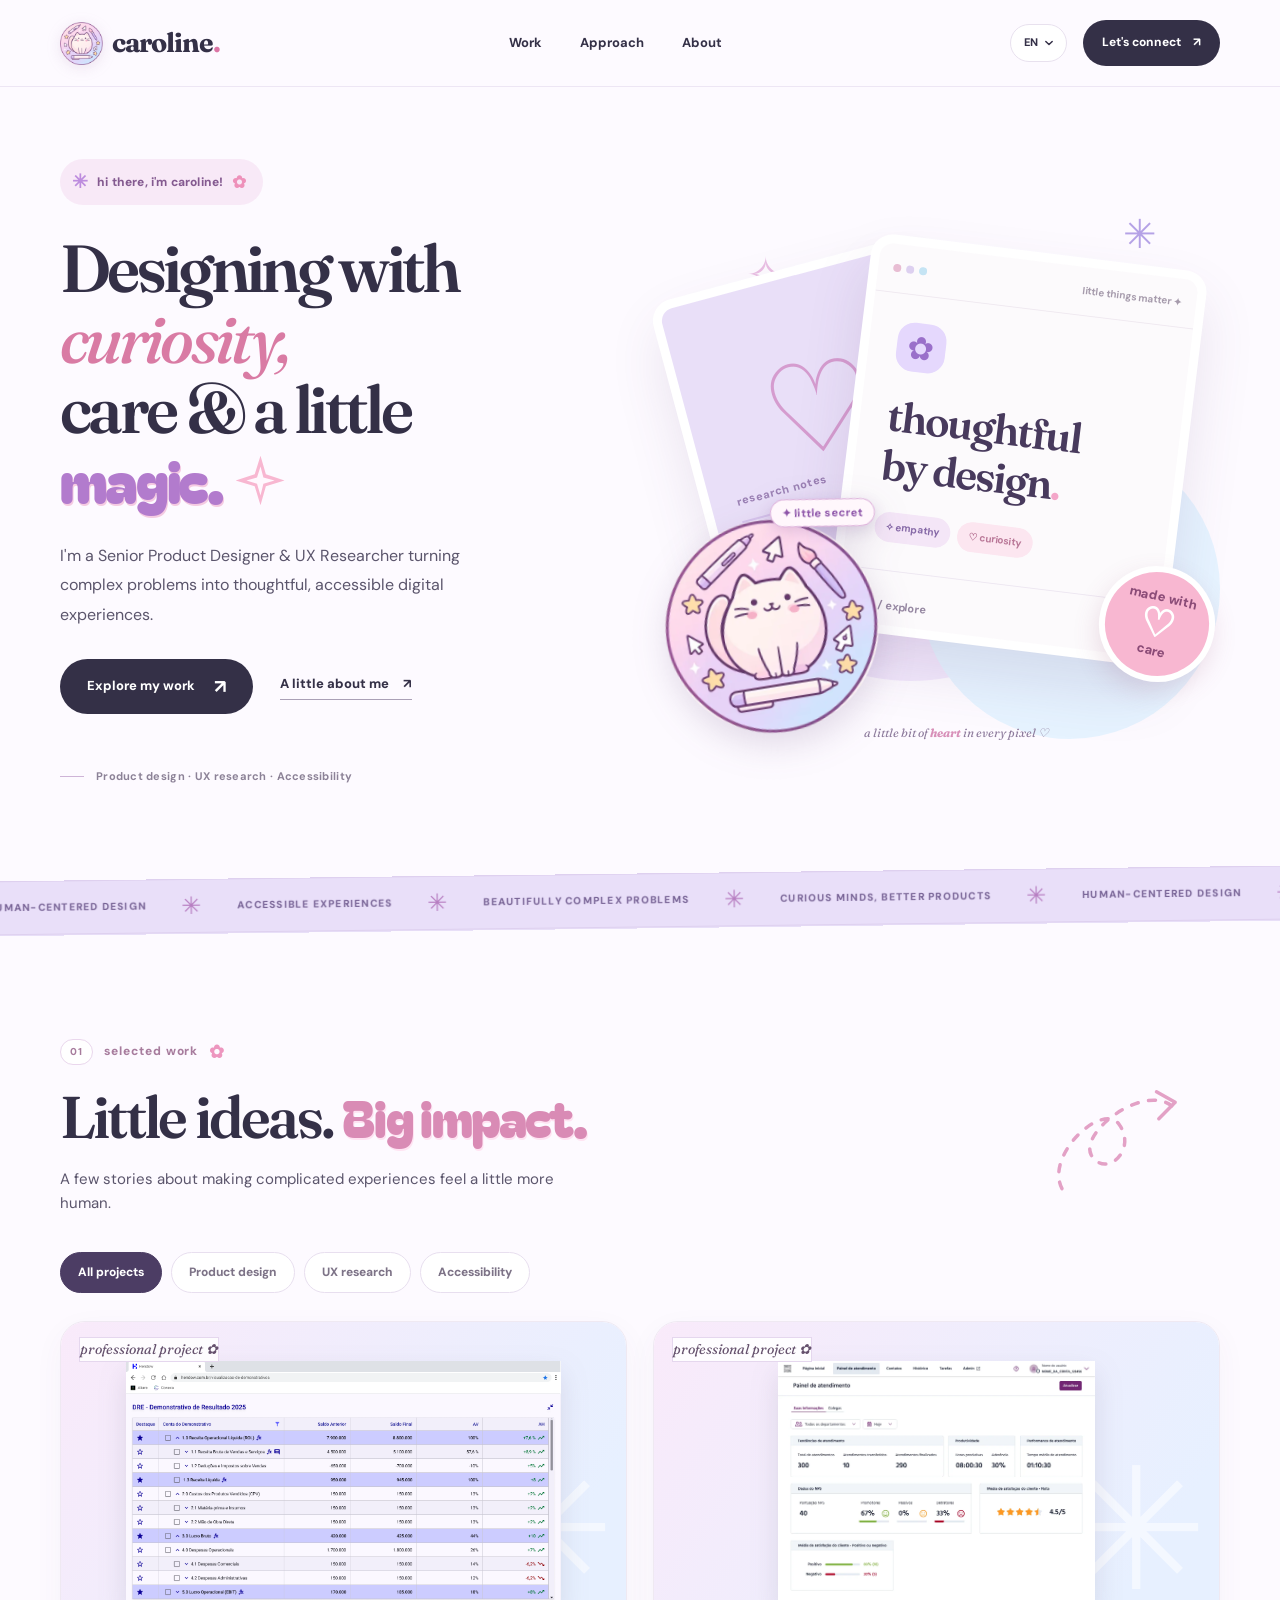
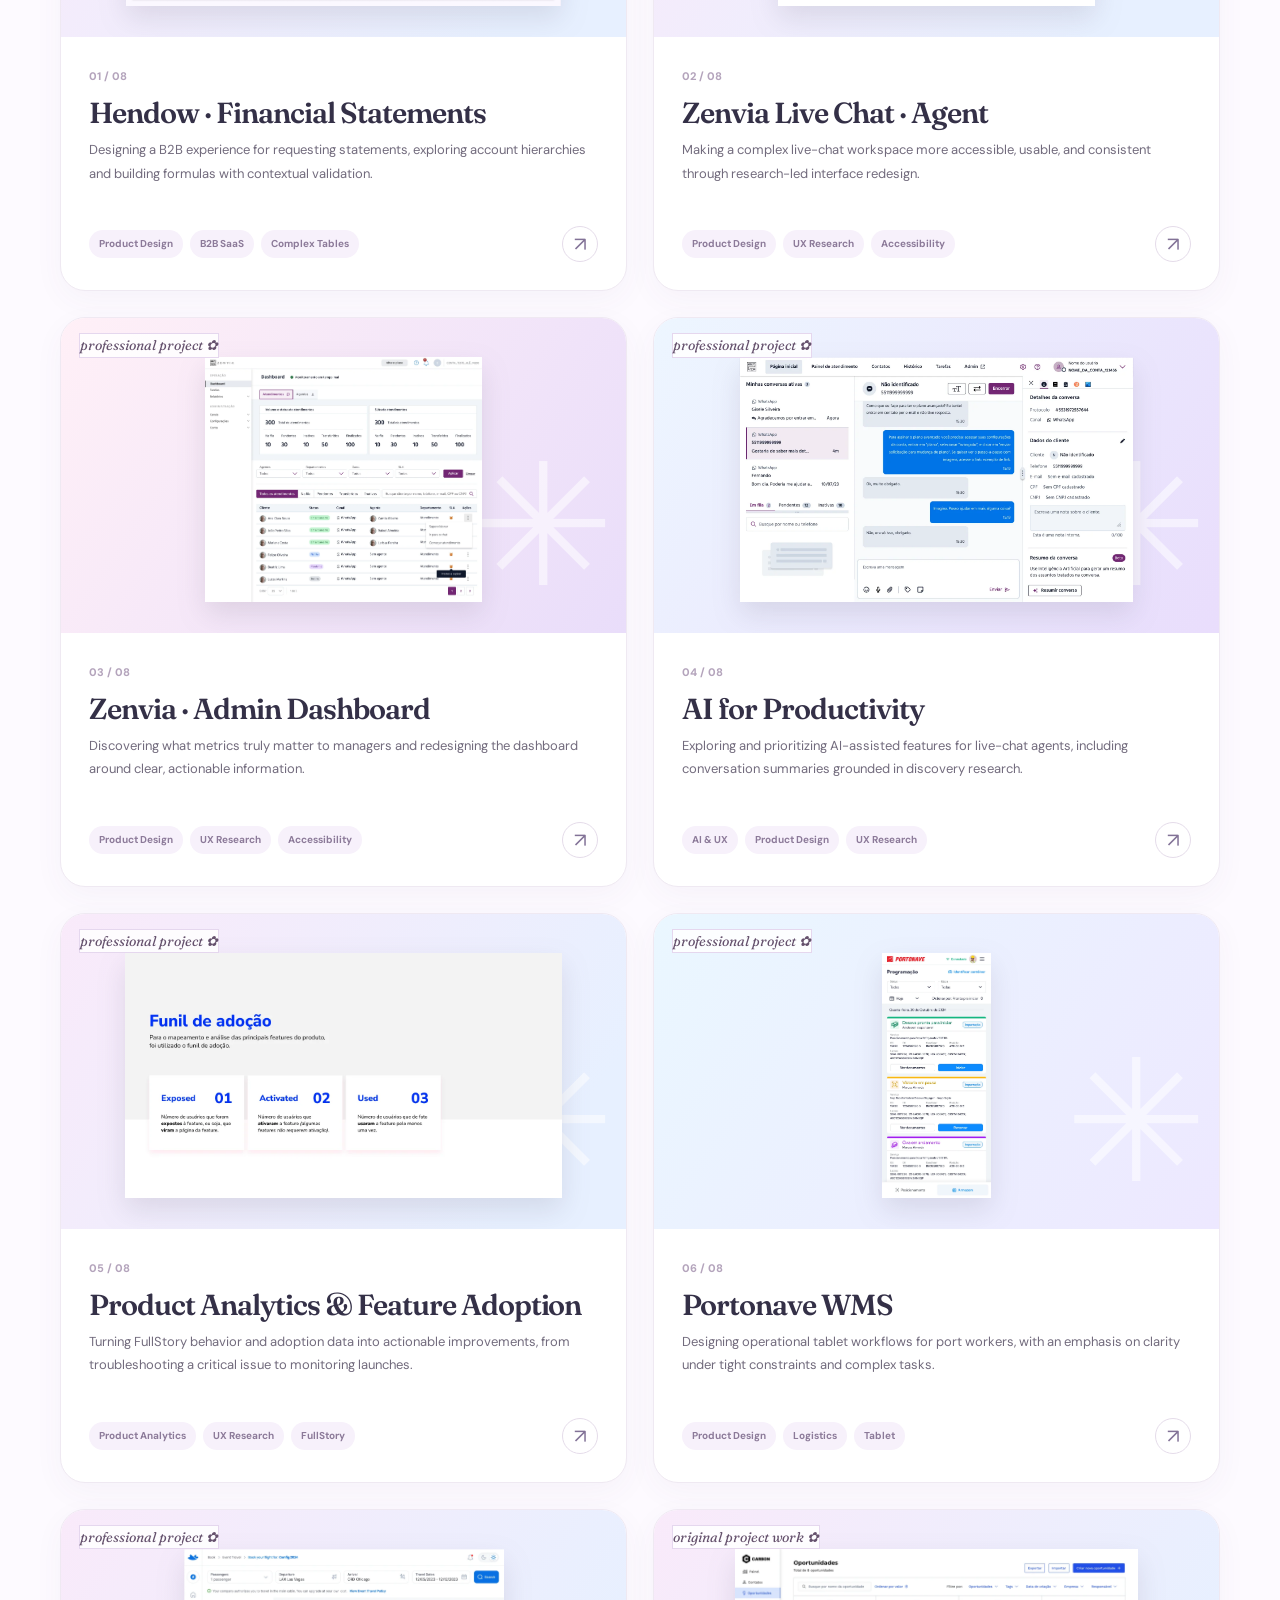
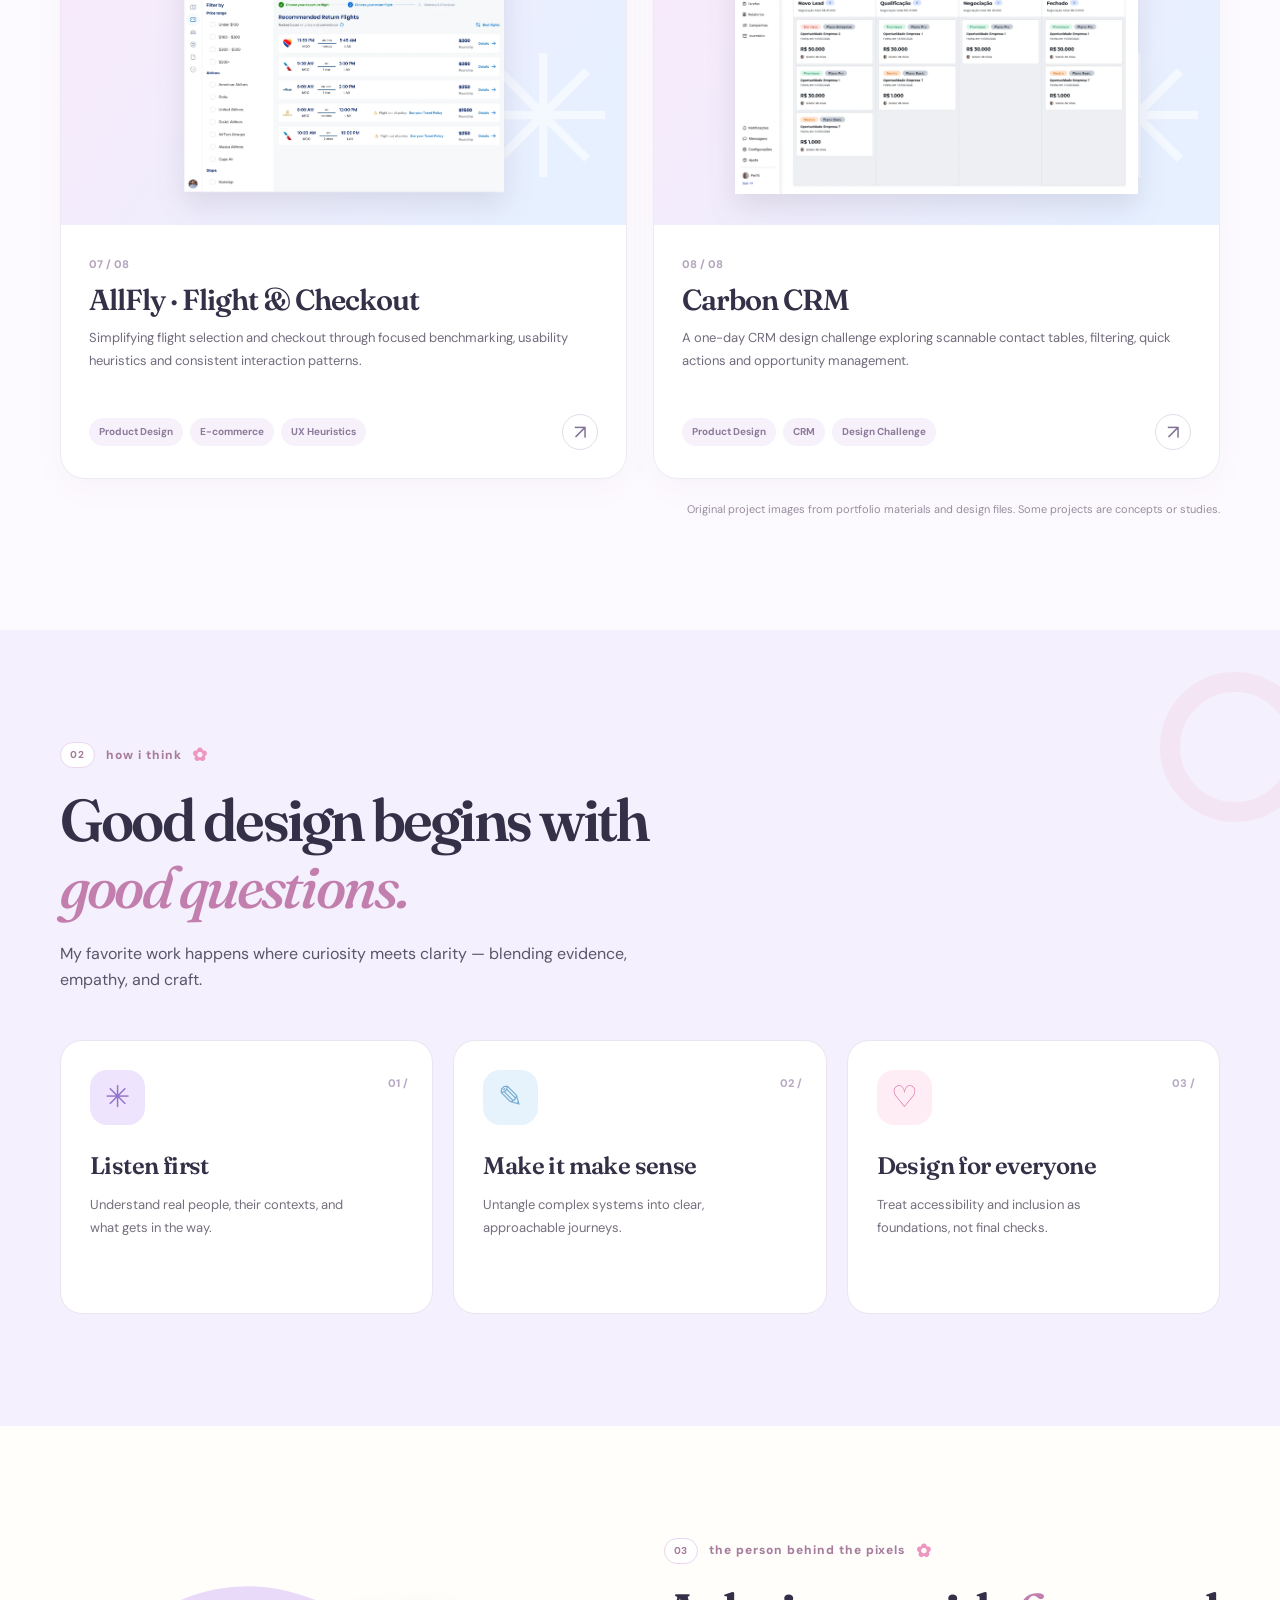
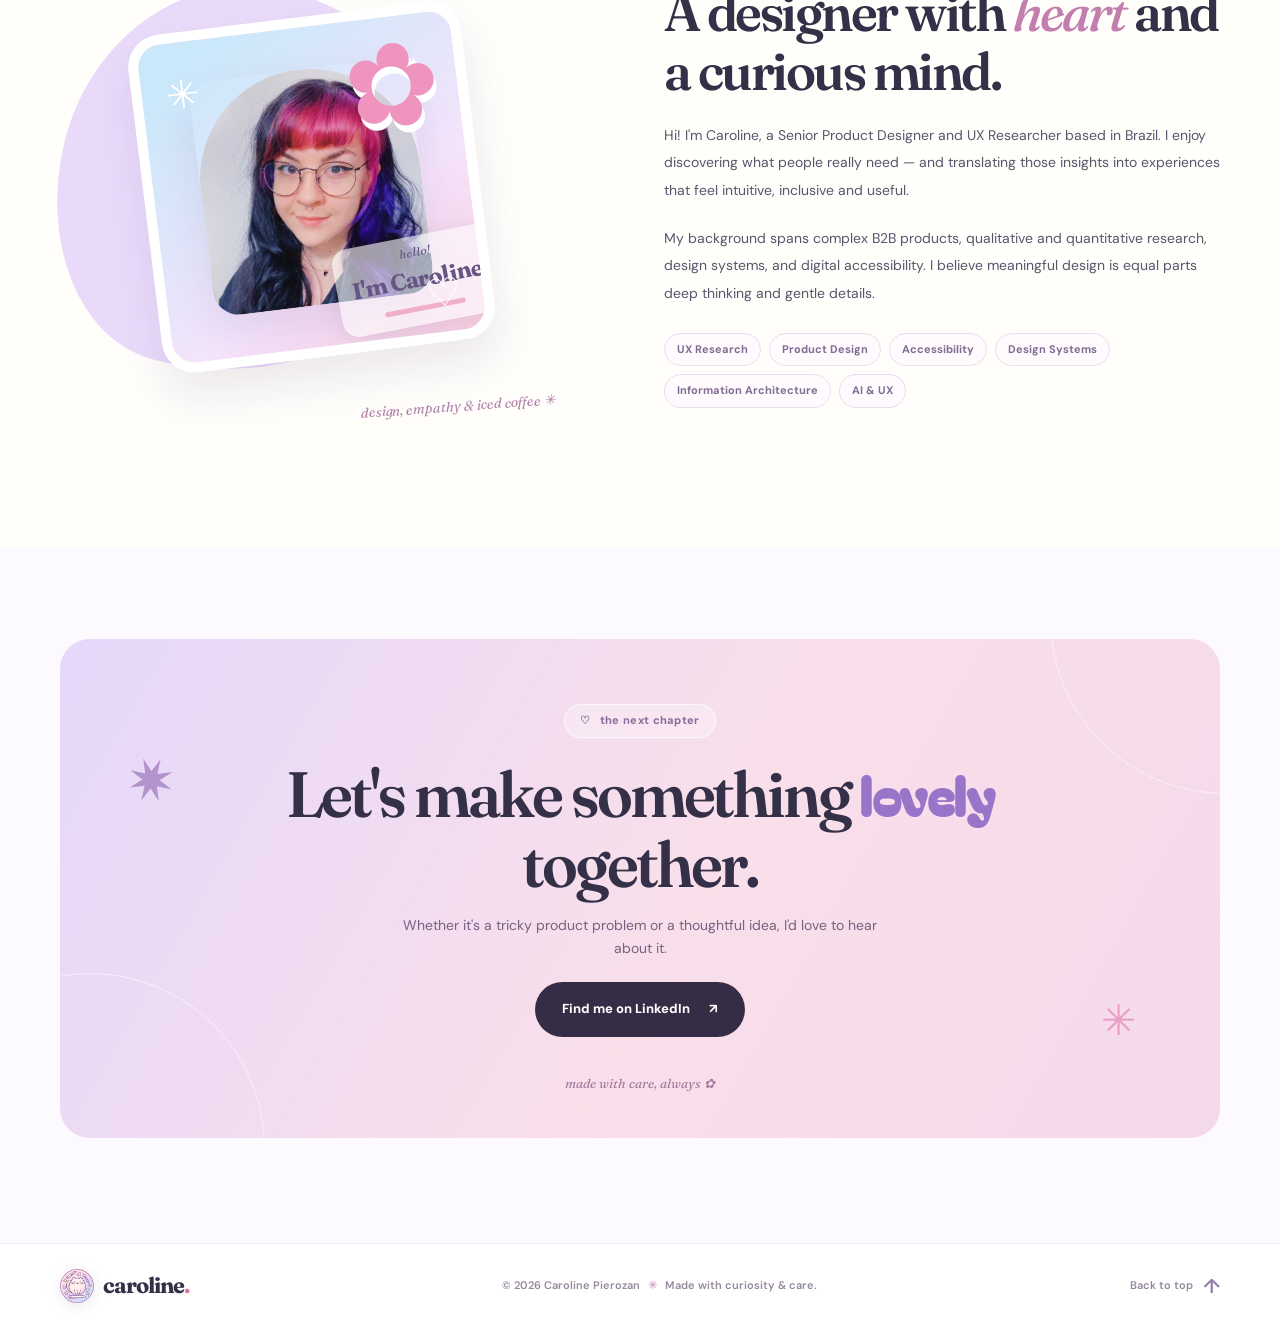
==== commit fb30001d: "Load Bagel Fat One font for reversible decorative typography trial" ====
--- a/index.html
+++ b/index.html
@@ -12,8 +12,8 @@
   <link rel="icon" href="assets/gatinho-designer.svg?v=4" type="image/svg+xml">
   <link rel="preconnect" href="https://fonts.googleapis.com">
   <link rel="preconnect" href="https://fonts.gstatic.com" crossorigin>
-  <link href="https://fonts.googleapis.com/css2?family=DM+Sans:wght@400;500;600;700;800&family=Fraunces:opsz,wght,SOFT,WONK@9..144,400,70,1;9..144,500,70,1;9..144,600,70,1;9..144,700,70,1&display=swap" rel="stylesheet">
-  <link rel="stylesheet" href="styles.css?v=20261113-hendow-1">
+  <link href="https://fonts.googleapis.com/css2?family=Bagel+Fat+One&family=DM+Sans:wght@400;500;600;700;800&family=Fraunces:opsz,wght,SOFT,WONK@9..144,400,70,1;9..144,500,70,1;9..144,600,70,1;9..144,700,70,1&display=swap" rel="stylesheet">
+  <link rel="stylesheet" href="styles.css?v=20261114-bubble-1">
   <script src="content.js?v=20261113-hendow-1" defer></script>
   <script src="script.js?v=20261113-hendow-1" defer></script>
 
--- a/styles.css
+++ b/styles.css
@@ -130,3 +130,35 @@
     opacity:.7;transform:none
   }
 }
+
+
+/* Experimental bubble-lettering display accents — reversible typography test. */
+:root{--bubble-display:'Bagel Fat One','DynaPuff',cursive}
+/* Use this playful retro lettering only for short expressive highlights. */
+.hero h1 .magic-word{
+  font-family:var(--bubble-display);
+  font-weight:400;
+  font-style:normal;
+  font-size:.88em;
+  letter-spacing:-.035em;
+  line-height:1.15;
+  color:#b27bcd;
+  text-shadow:1px 2px 0 #f5cbe2;
+  display:inline-block;
+}
+#work-title em,
+#contact-title em{
+  font-family:var(--bubble-display);
+  font-weight:400;
+  font-style:normal;
+  font-size:.86em;
+  letter-spacing:-.026em;
+  line-height:1.2;
+  color:#d98bb5;
+  text-shadow:1px 2px 0 rgba(255,222,239,.83);
+}
+#contact-title em{color:#9875c8}
+@media(max-width:620px){
+  .hero h1 .magic-word{font-size:.84em;letter-spacing:-.045em}
+  #work-title em,#contact-title em{font-size:.82em;letter-spacing:-.038em}
+}
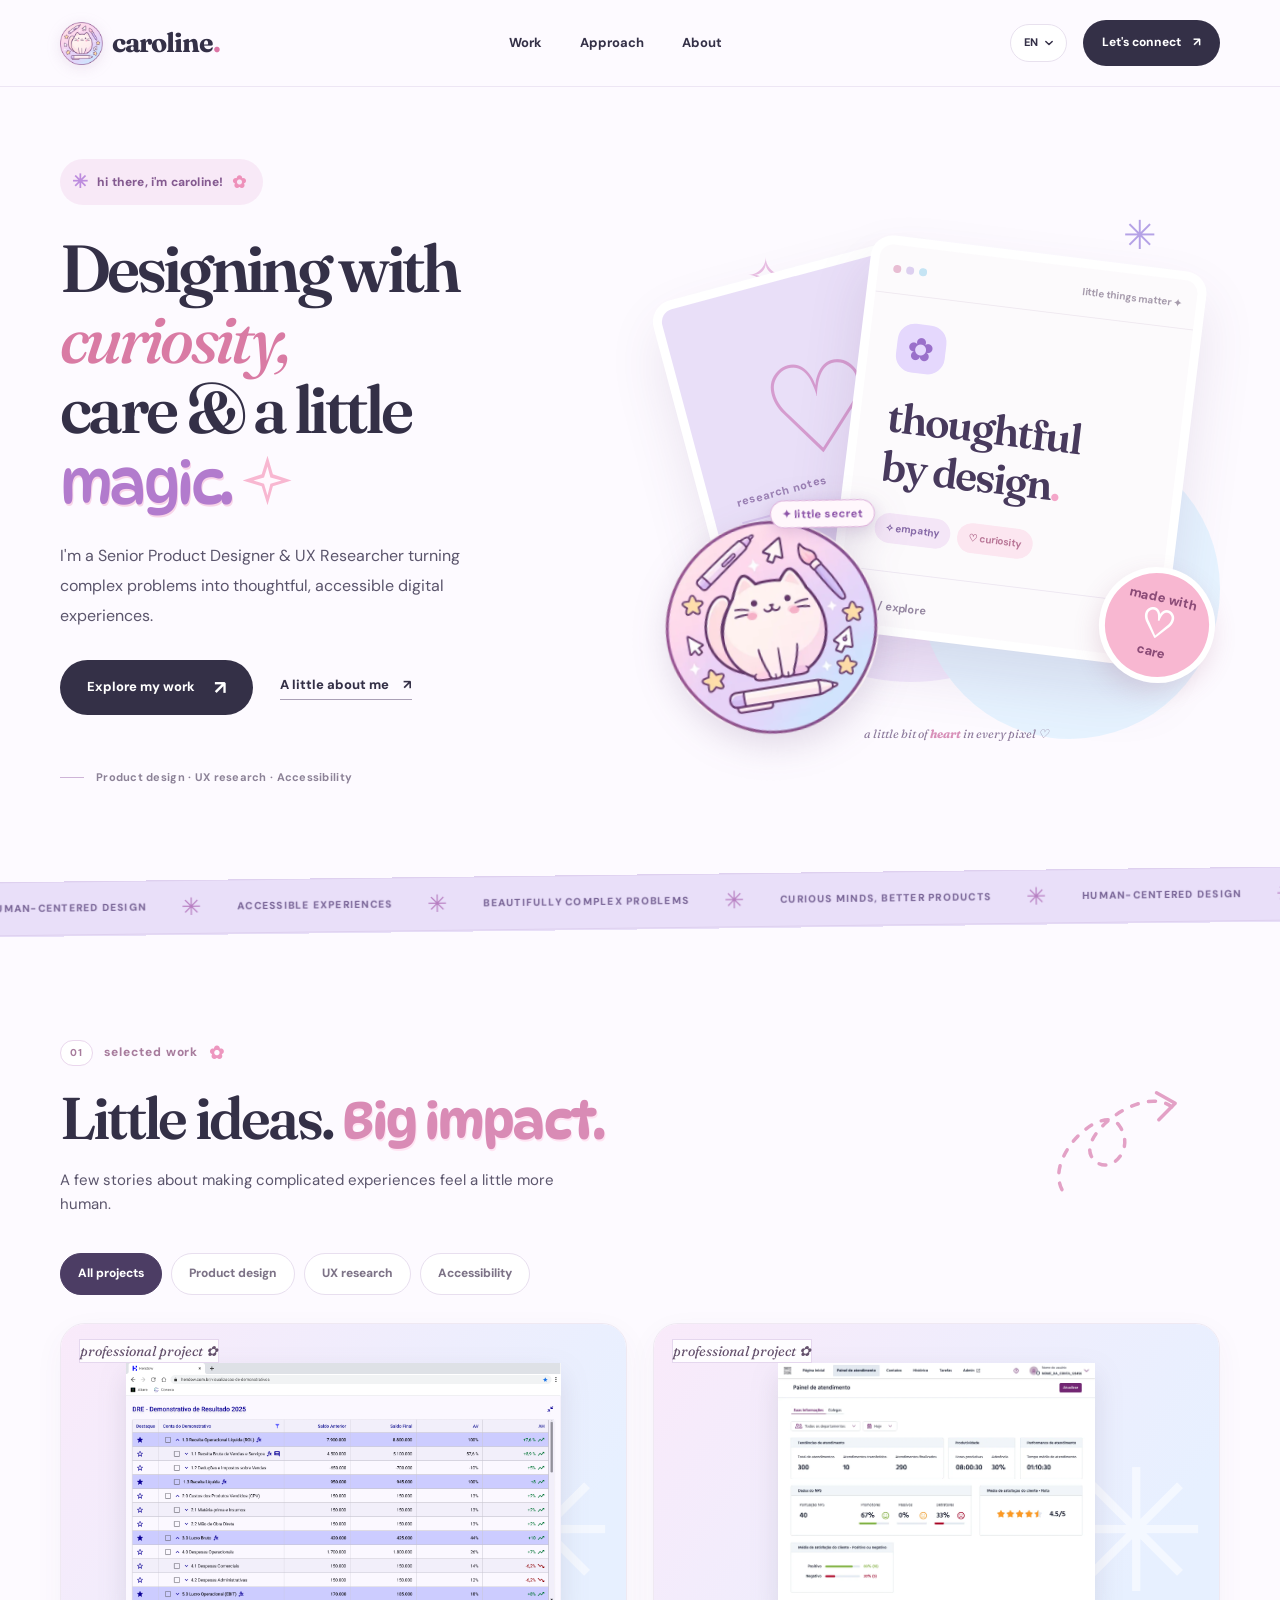
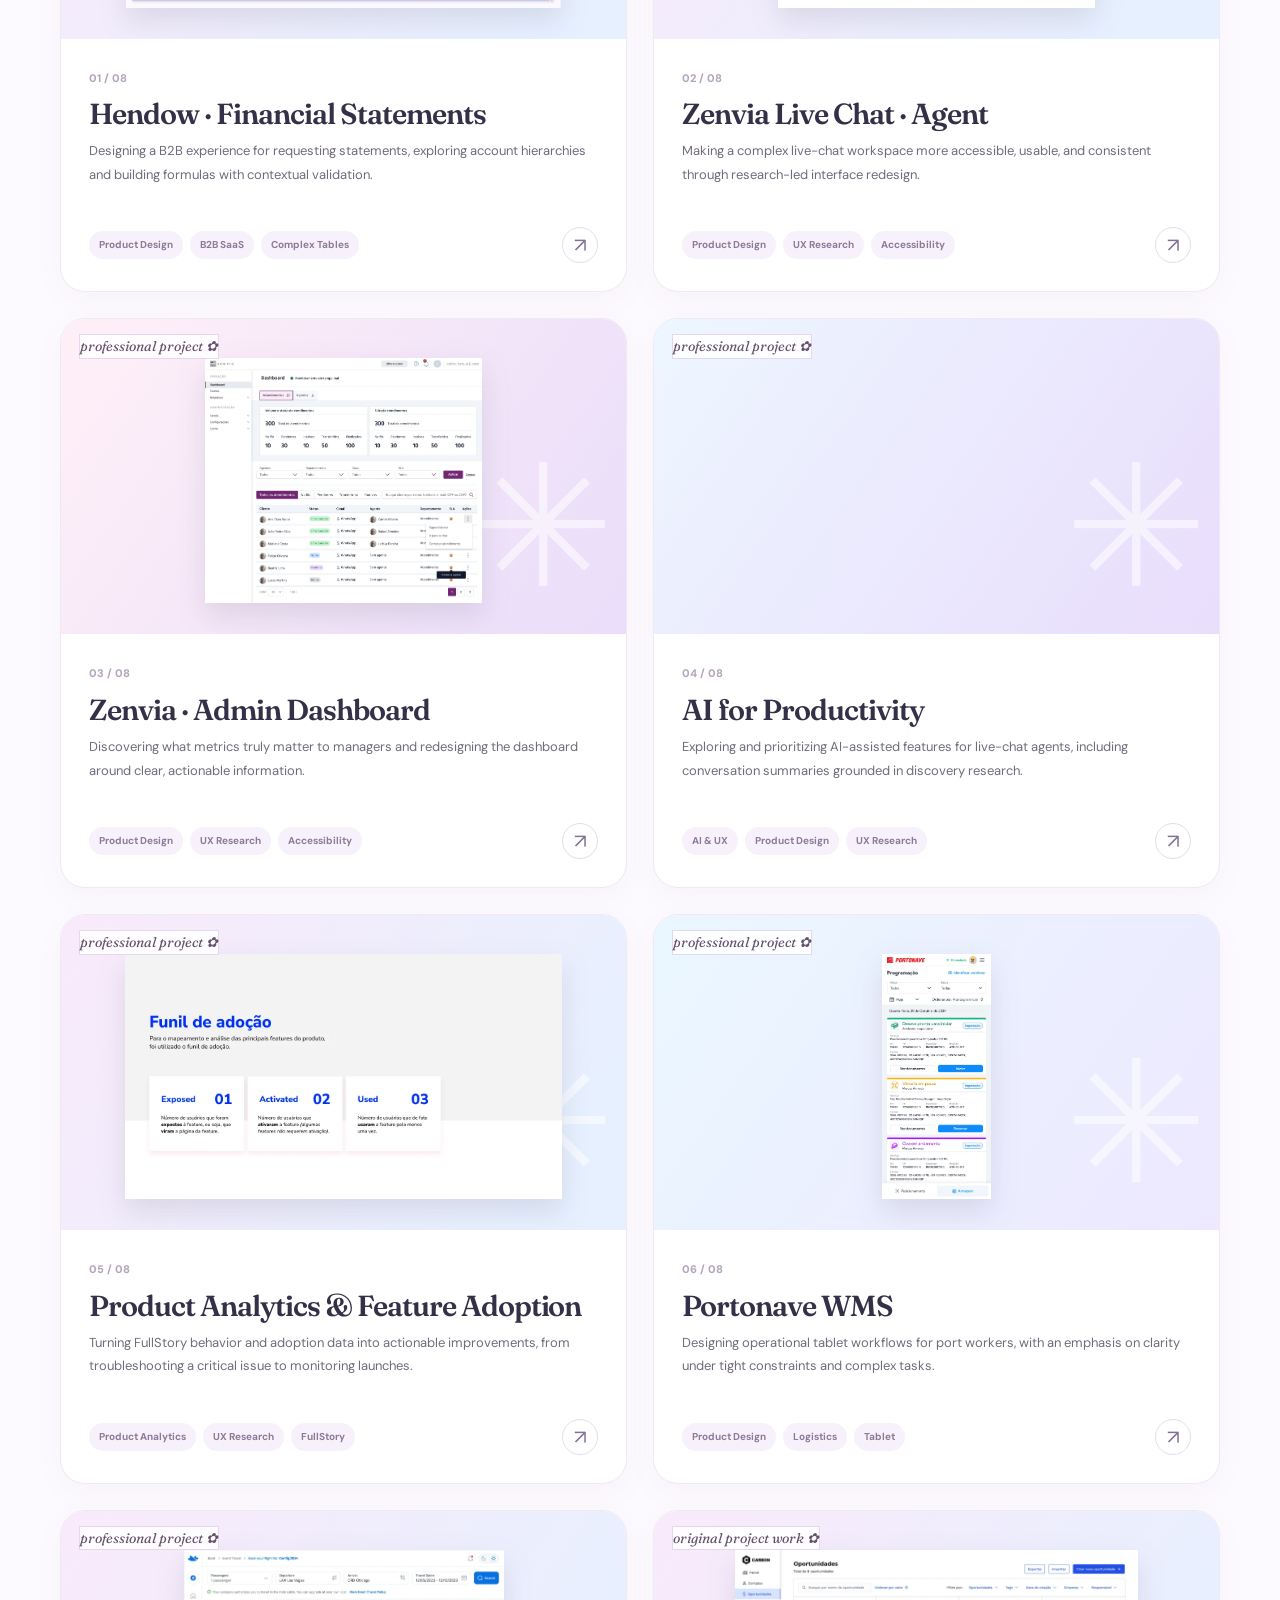
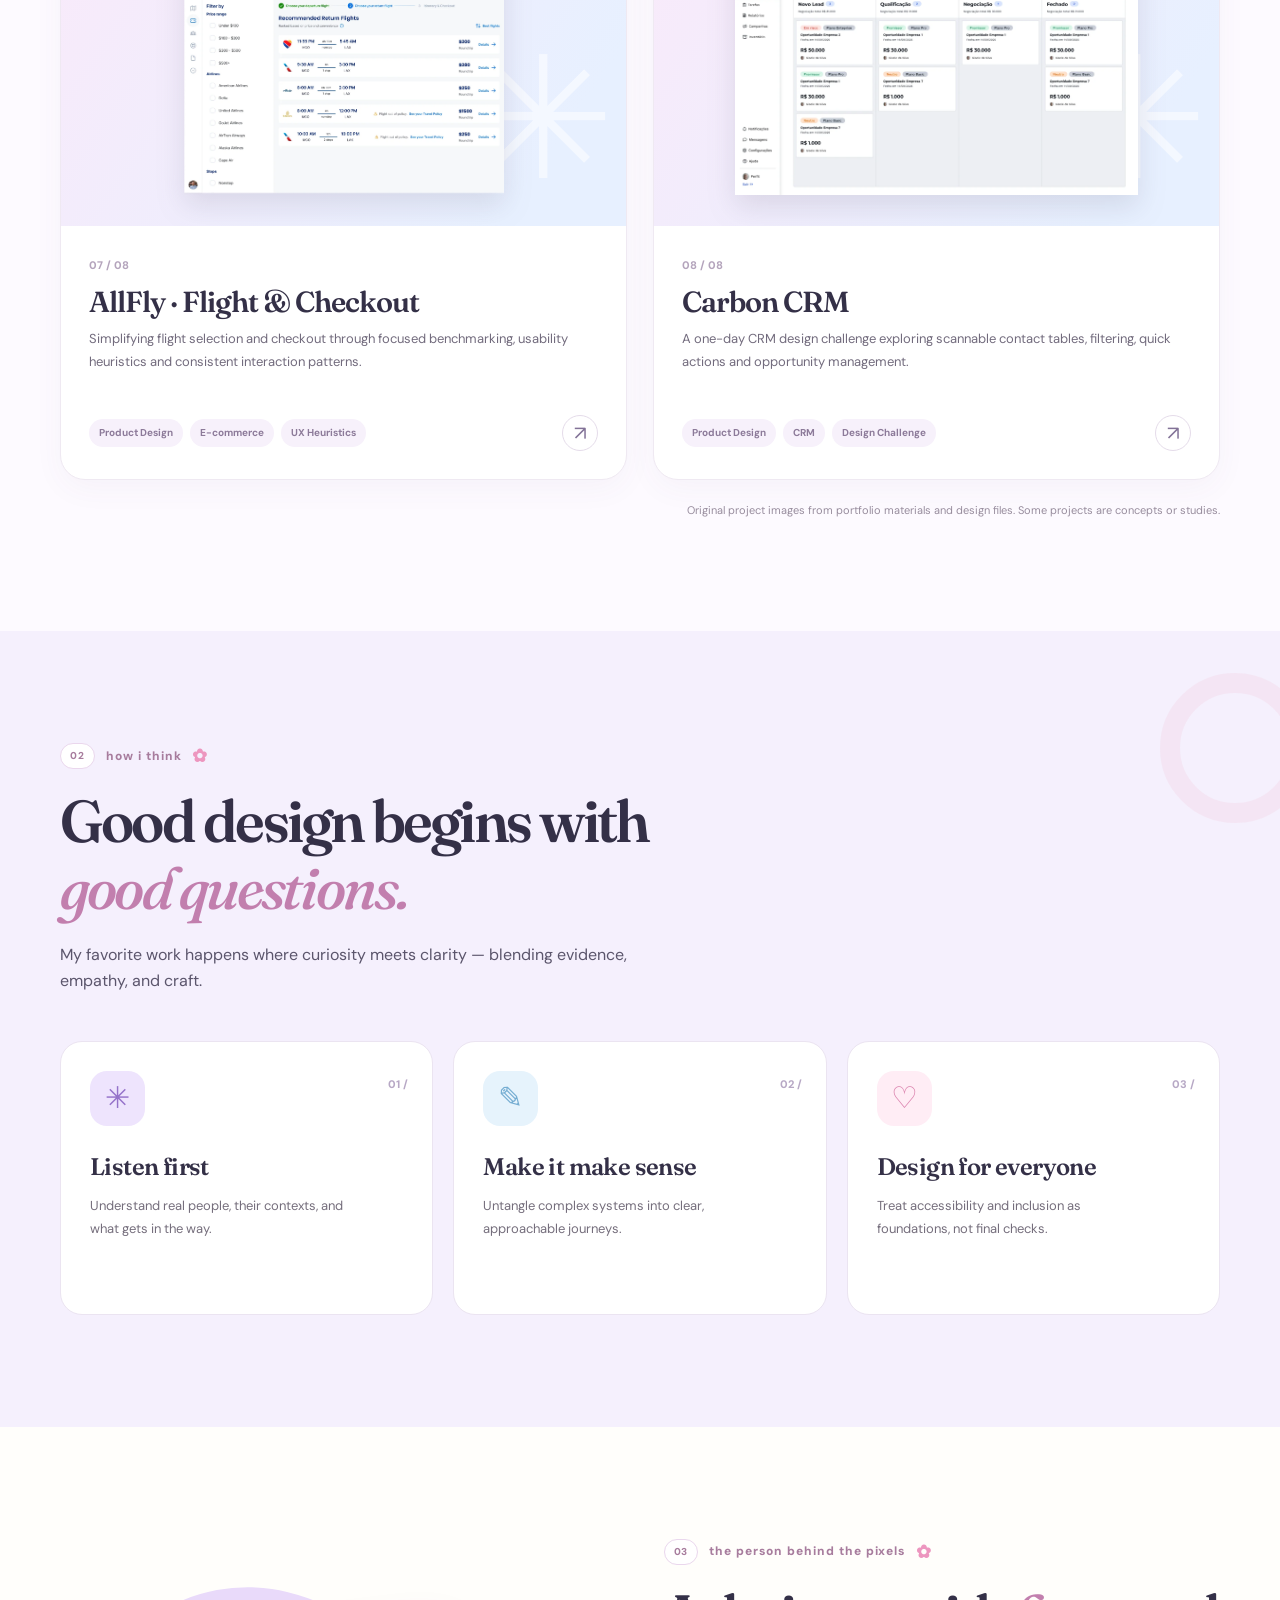
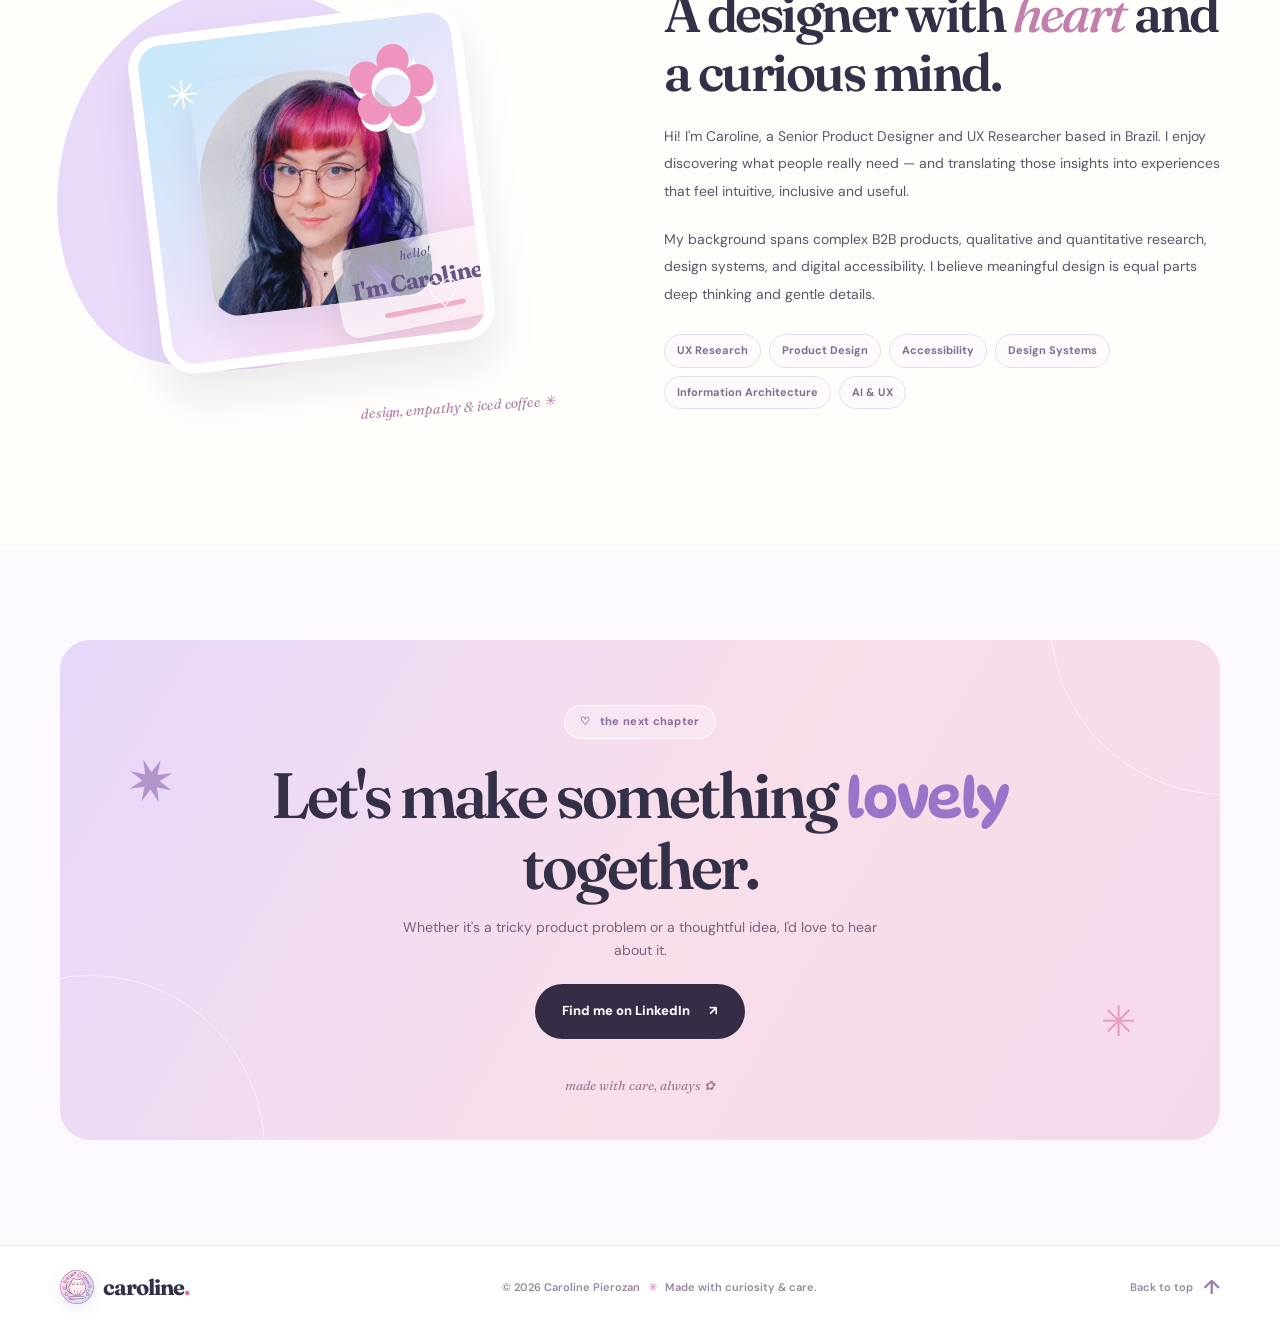
==== commit 33bb8437: "Load DynaPuff and refresh typography experiment" ====
--- a/index.html
+++ b/index.html
@@ -12,8 +12,8 @@
   <link rel="icon" href="assets/gatinho-designer.svg?v=4" type="image/svg+xml">
   <link rel="preconnect" href="https://fonts.googleapis.com">
   <link rel="preconnect" href="https://fonts.gstatic.com" crossorigin>
-  <link href="https://fonts.googleapis.com/css2?family=Bagel+Fat+One&family=DM+Sans:wght@400;500;600;700;800&family=Fraunces:opsz,wght,SOFT,WONK@9..144,400,70,1;9..144,500,70,1;9..144,600,70,1;9..144,700,70,1&display=swap" rel="stylesheet">
-  <link rel="stylesheet" href="styles.css?v=20261114-bubble-1">
+  <link href="https://fonts.googleapis.com/css2?family=DynaPuff:wght@400;500;600;700&family=DM+Sans:wght@400;500;600;700;800&family=Fraunces:opsz,wght,SOFT,WONK@9..144,400,70,1;9..144,500,70,1;9..144,600,70,1;9..144,700,70,1&display=swap" rel="stylesheet">
+  <link rel="stylesheet" href="styles.css?v=20261114-organic-1">
   <script src="content.js?v=20261113-hendow-1" defer></script>
   <script src="script.js?v=20261113-hendow-1" defer></script>
 
--- a/styles.css
+++ b/styles.css
@@ -132,24 +132,24 @@
 }
 
 
-/* Experimental bubble-lettering display accents — reversible typography test. */
-:root{--bubble-display:'Bagel Fat One','DynaPuff',cursive}
+/* Organic handwritten display accent experiment — reversible typography test. */
+:root{--bubble-display:'DynaPuff','Chewy',cursive}
 /* Use this playful retro lettering only for short expressive highlights. */
 .hero h1 .magic-word{
   font-family:var(--bubble-display);
   font-weight:400;
   font-style:normal;
   font-size:.88em;
-  letter-spacing:-.035em;
+  letter-spacing:-.055em;
   line-height:1.15;
   color:#b27bcd;
-  text-shadow:1px 2px 0 #f5cbe2;
+  text-shadow:1px 2px 0 #f8d5e8;
   display:inline-block;
 }
 #work-title em,
 #contact-title em{
   font-family:var(--bubble-display);
-  font-weight:400;
+  font-weight:500;
   font-style:normal;
   font-size:.86em;
   letter-spacing:-.026em;
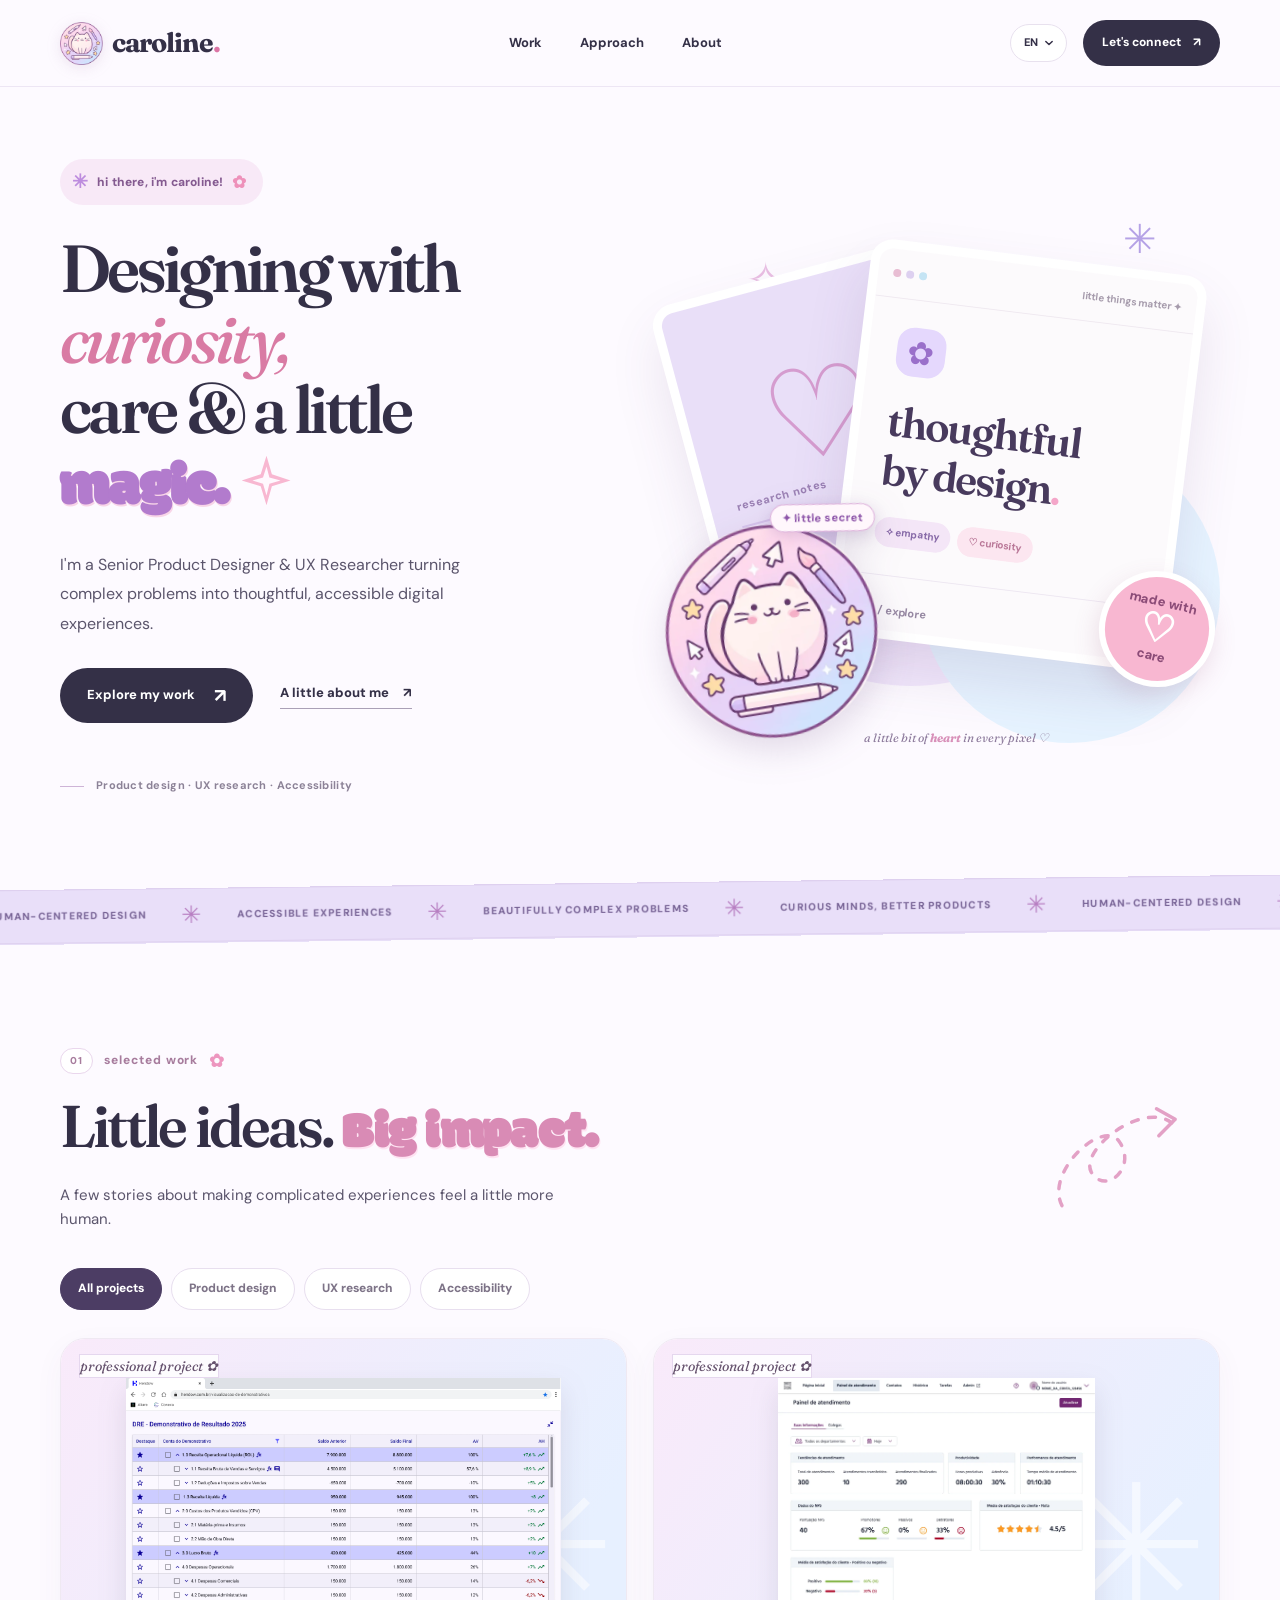
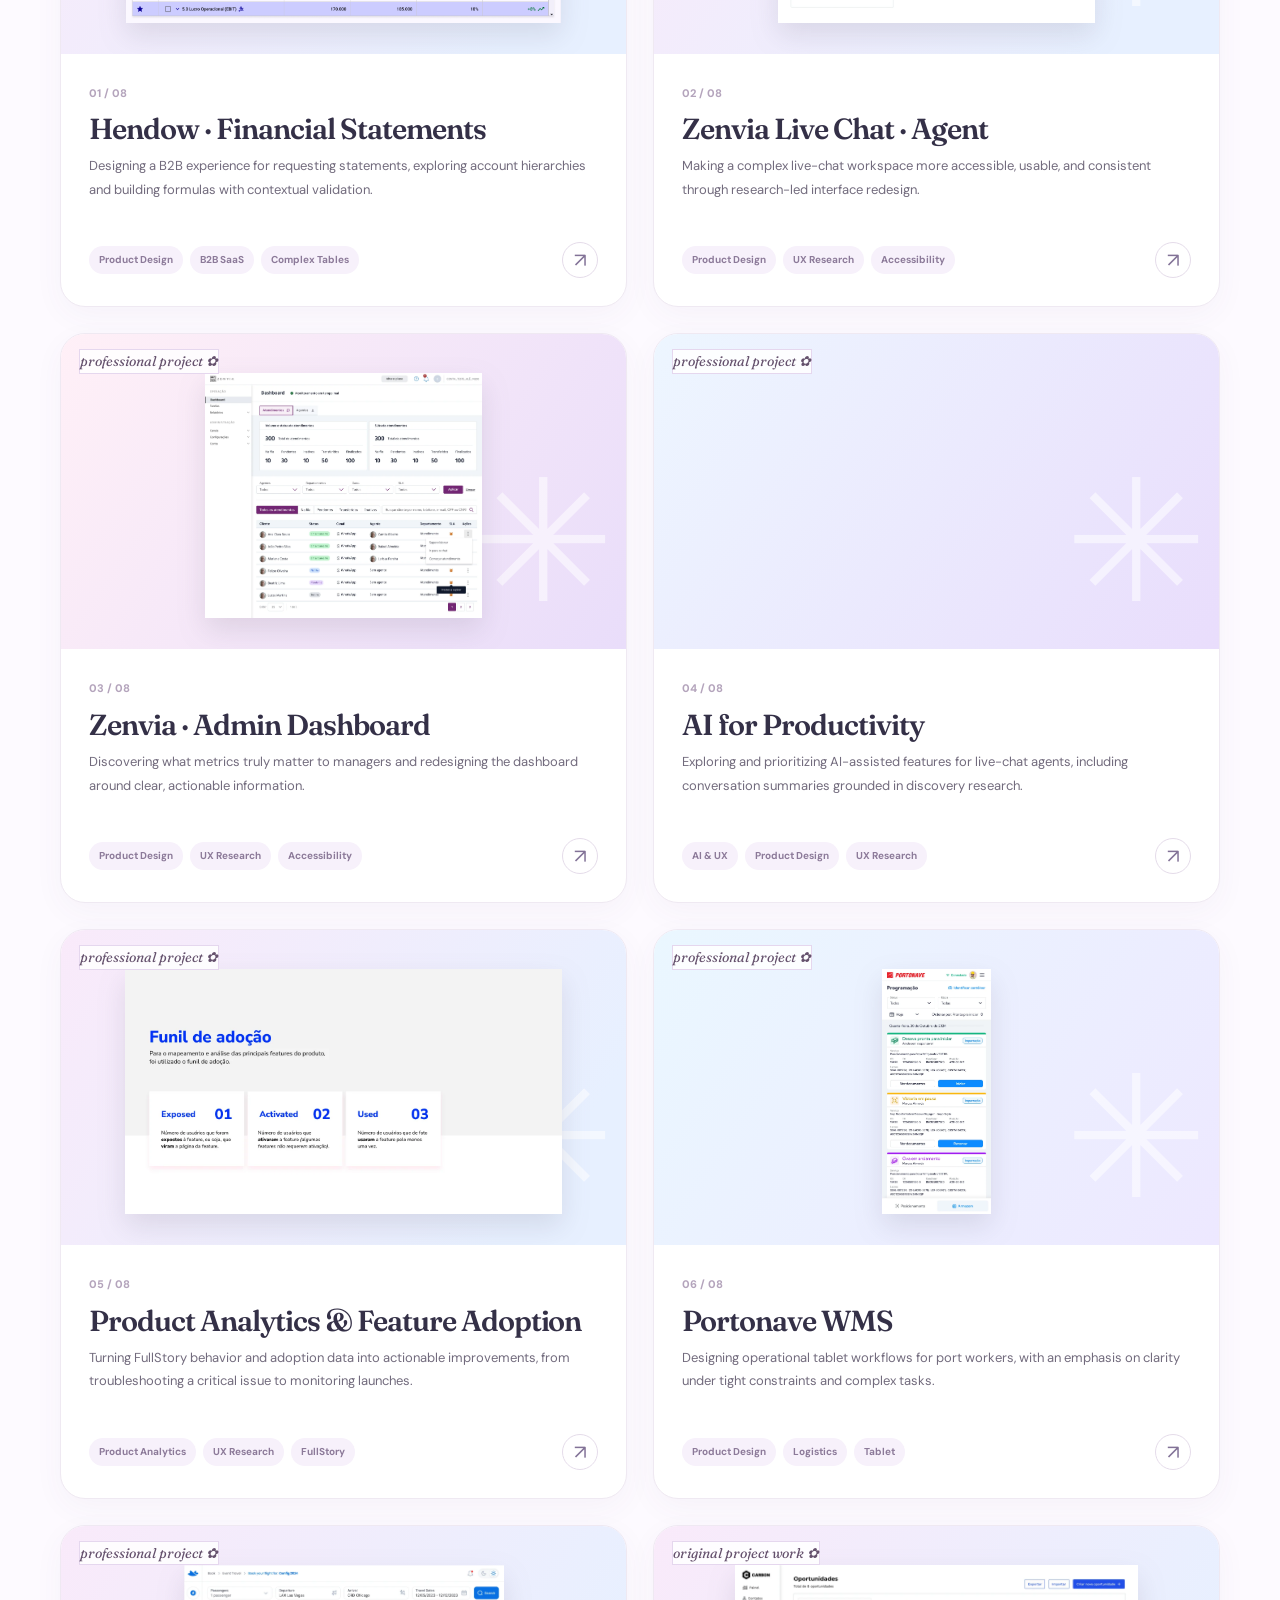
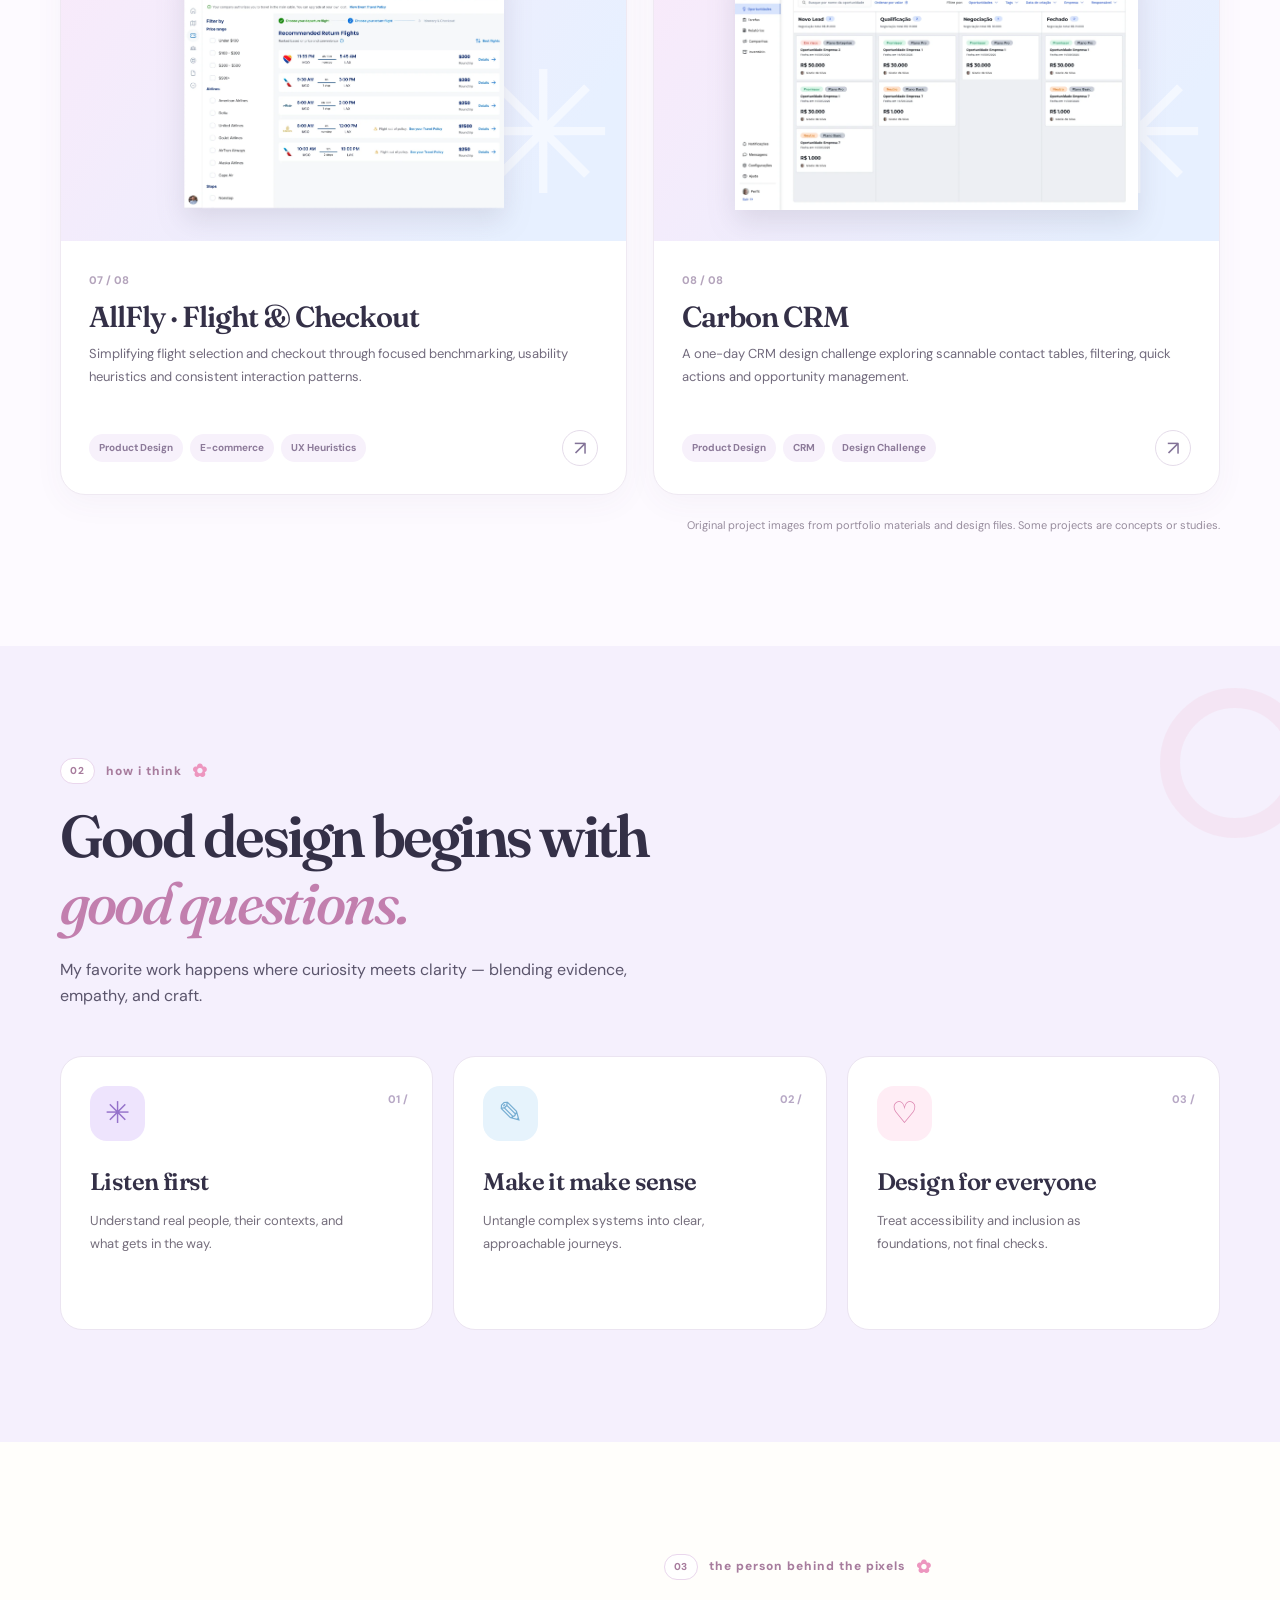
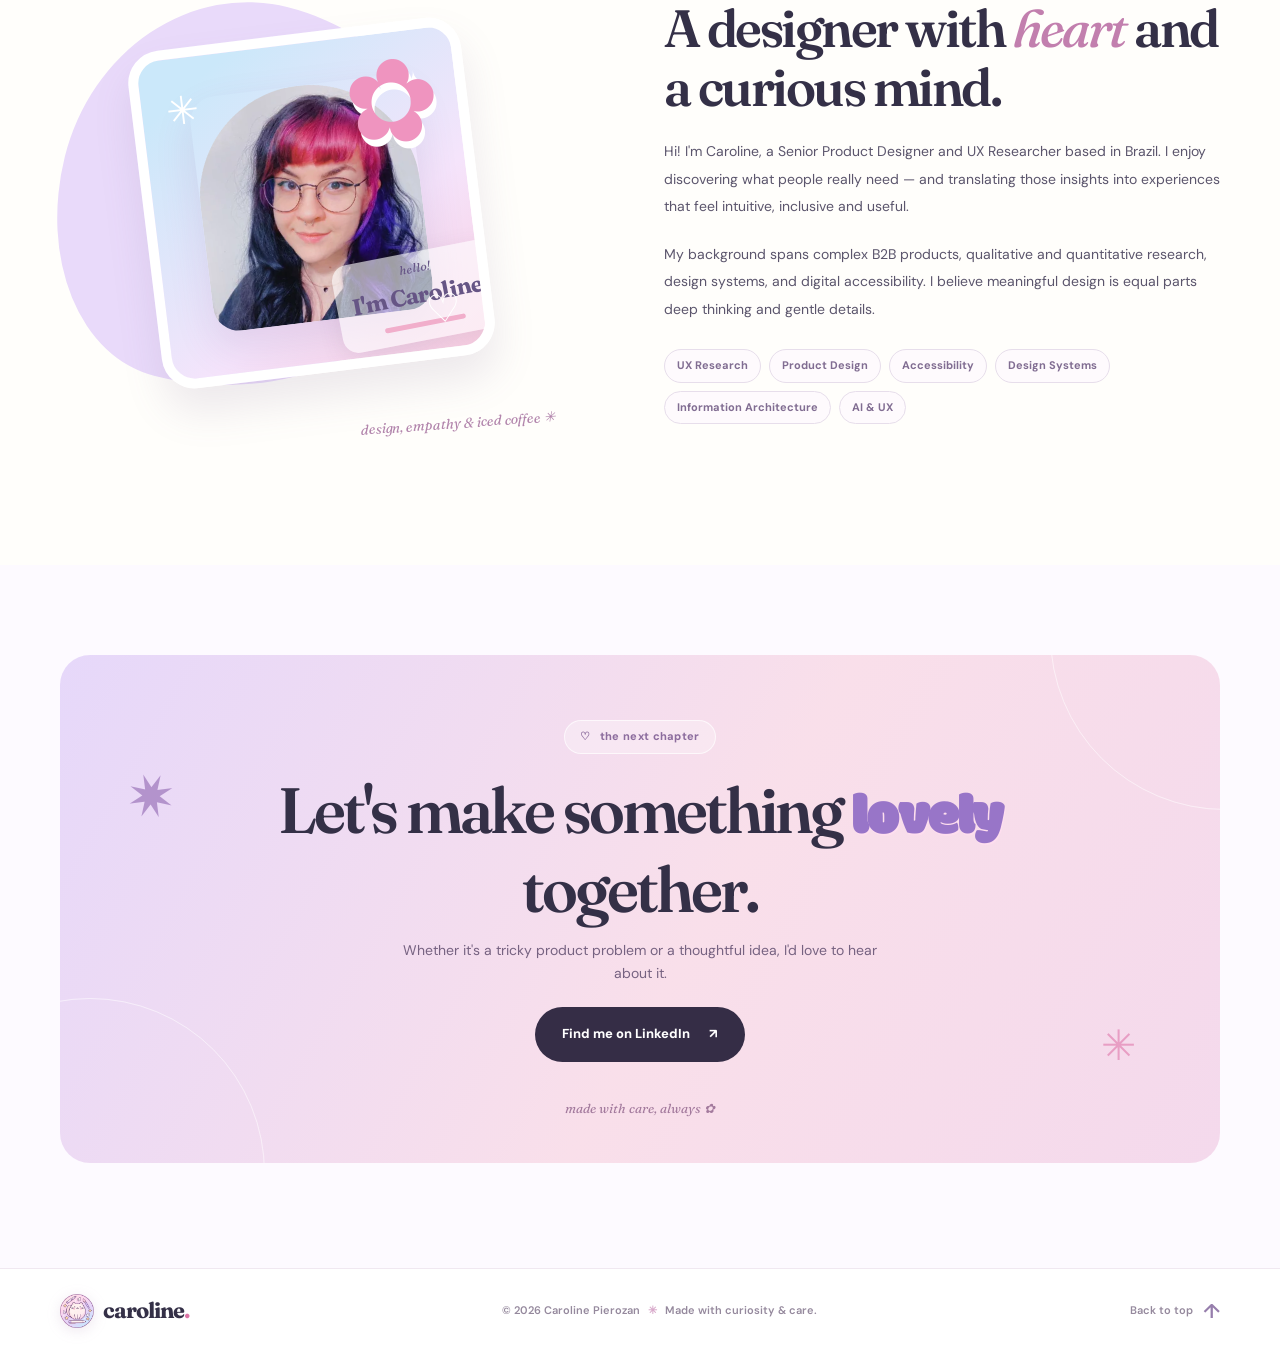
==== commit c236bf3b: "Load Modak display font and bust typography cache" ====
--- a/index.html
+++ b/index.html
@@ -12,8 +12,8 @@
   <link rel="icon" href="assets/gatinho-designer.svg?v=4" type="image/svg+xml">
   <link rel="preconnect" href="https://fonts.googleapis.com">
   <link rel="preconnect" href="https://fonts.gstatic.com" crossorigin>
-  <link href="https://fonts.googleapis.com/css2?family=DynaPuff:wght@400;500;600;700&family=DM+Sans:wght@400;500;600;700;800&family=Fraunces:opsz,wght,SOFT,WONK@9..144,400,70,1;9..144,500,70,1;9..144,600,70,1;9..144,700,70,1&display=swap" rel="stylesheet">
-  <link rel="stylesheet" href="styles.css?v=20261114-organic-1">
+  <link href="https://fonts.googleapis.com/css2?family=Modak&family=DM+Sans:wght@400;500;600;700;800&family=Fraunces:opsz,wght,SOFT,WONK@9..144,400,70,1;9..144,500,70,1;9..144,600,70,1;9..144,700,70,1&display=swap" rel="stylesheet">
+  <link rel="stylesheet" href="styles.css?v=20261114-organic-2">
   <script src="content.js?v=20261113-hendow-1" defer></script>
   <script src="script.js?v=20261113-hendow-1" defer></script>
 
--- a/styles.css
+++ b/styles.css
@@ -132,15 +132,15 @@
 }
 
 
-/* Organic handwritten display accent experiment — reversible typography test. */
-:root{--bubble-display:'DynaPuff','Chewy',cursive}
+/* Very chunky, organic hand-shaped display accents — reversible typography test. */
+:root{--bubble-display:'Modak','DynaPuff',cursive}
 /* Use this playful retro lettering only for short expressive highlights. */
 .hero h1 .magic-word{
   font-family:var(--bubble-display);
   font-weight:400;
   font-style:normal;
-  font-size:.88em;
-  letter-spacing:-.055em;
+  font-size:.91em;
+  letter-spacing:-.045em;
   line-height:1.15;
   color:#b27bcd;
   text-shadow:1px 2px 0 #f8d5e8;
@@ -151,8 +151,8 @@
   font-family:var(--bubble-display);
   font-weight:500;
   font-style:normal;
-  font-size:.86em;
-  letter-spacing:-.026em;
+  font-size:.9em;
+  letter-spacing:-.032em;
   line-height:1.2;
   color:#d98bb5;
   text-shadow:1px 2px 0 rgba(255,222,239,.83);
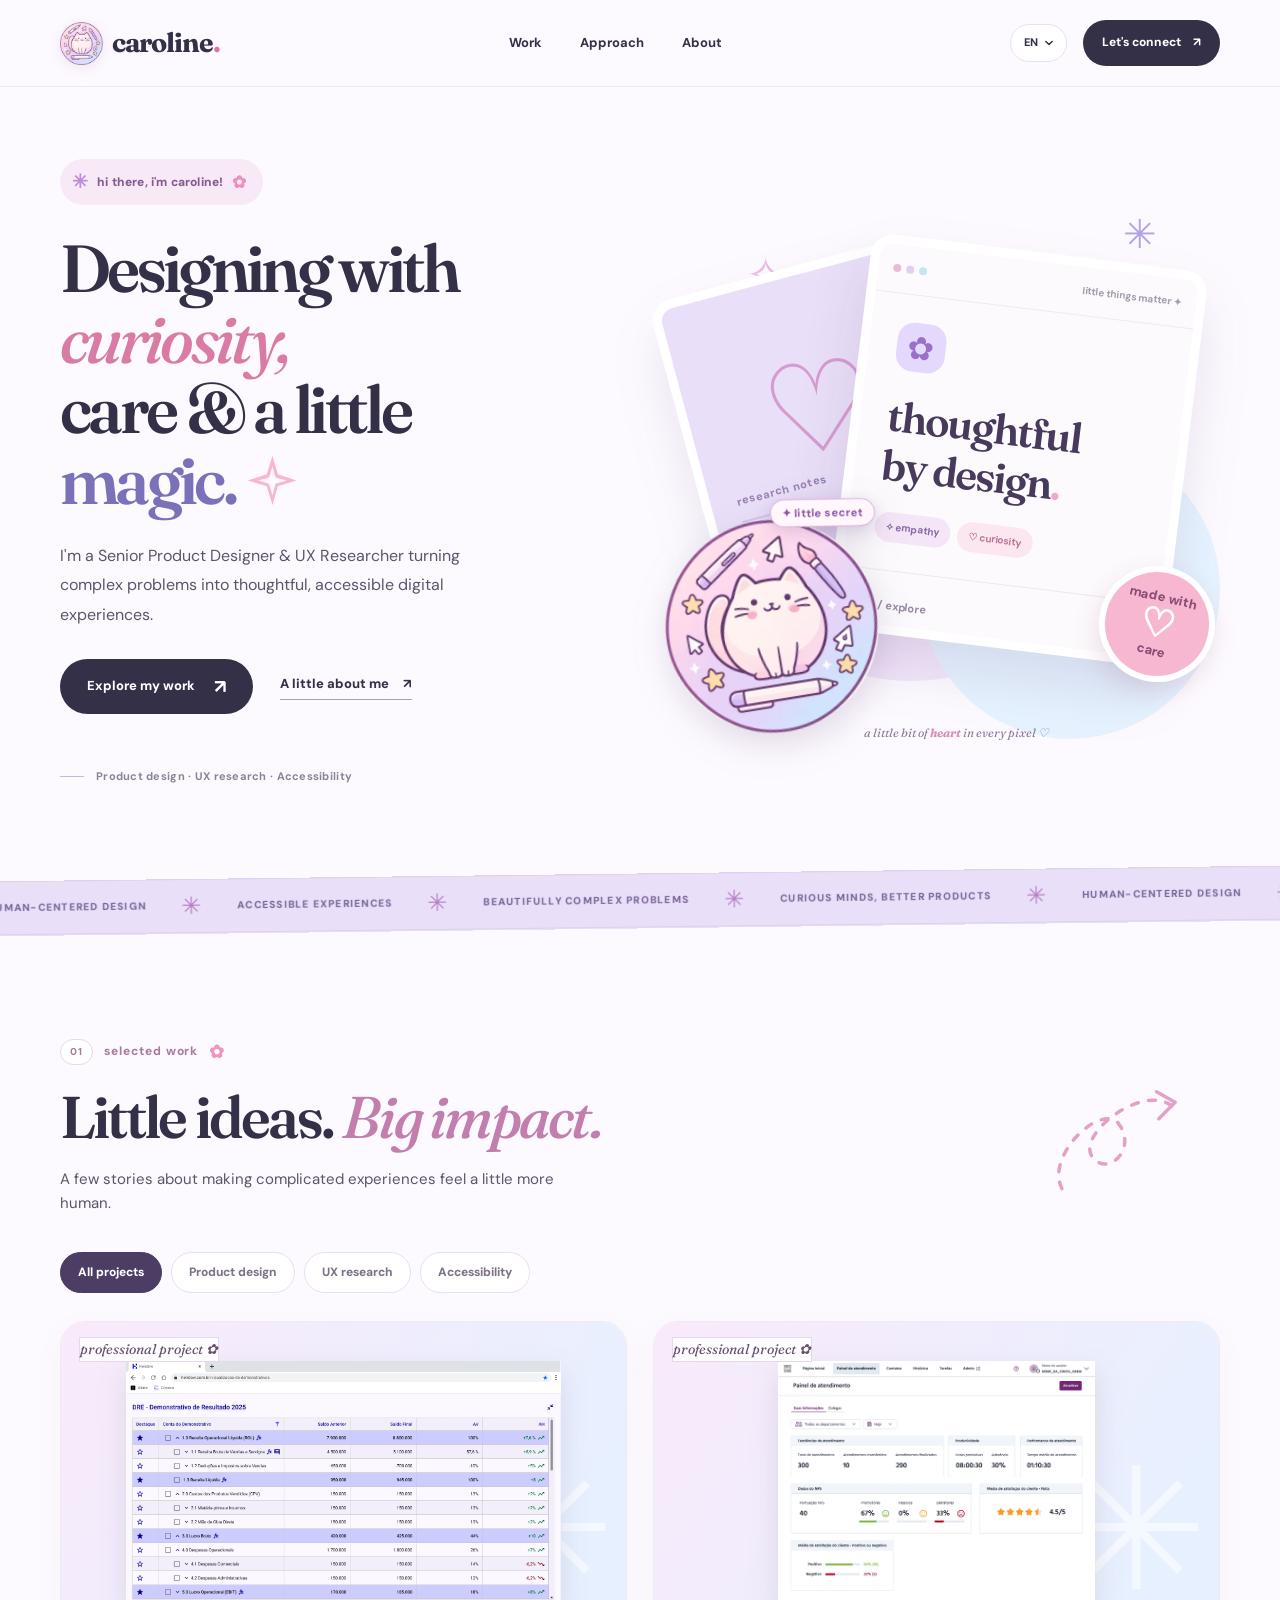
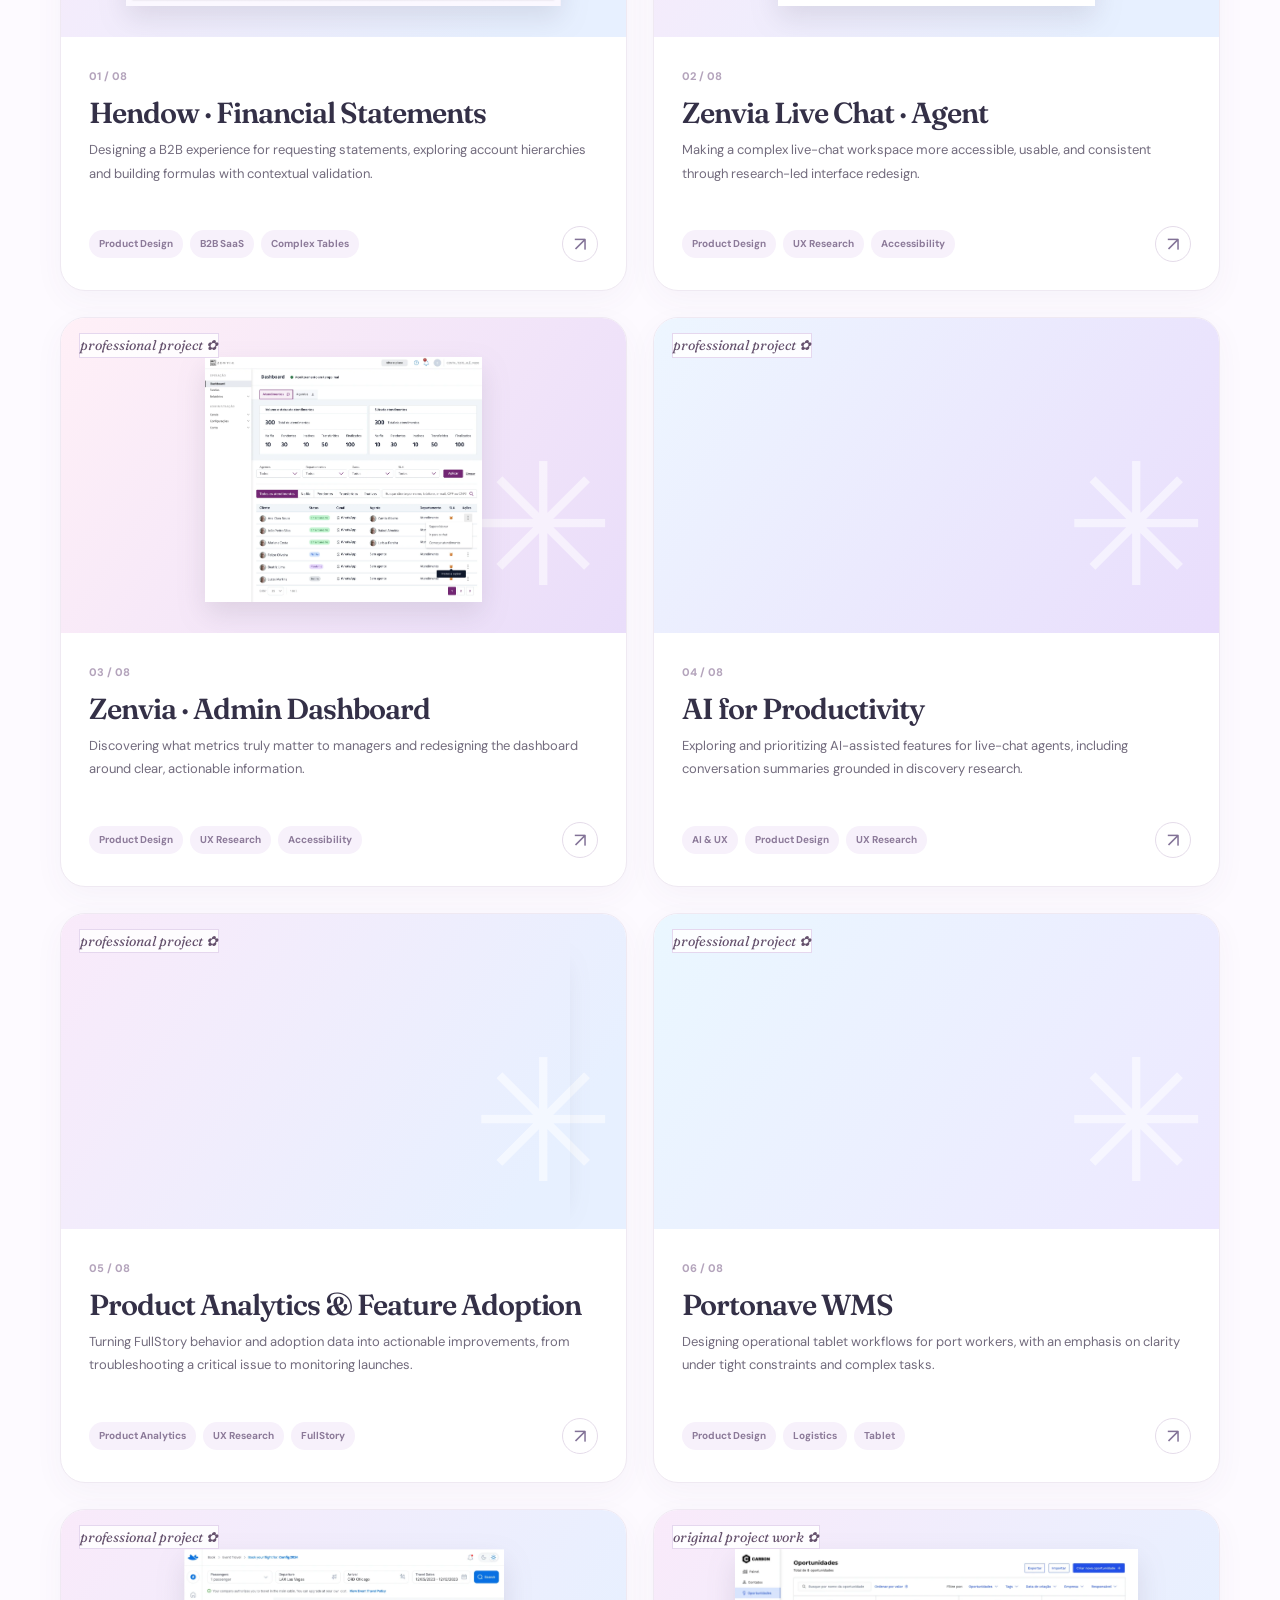
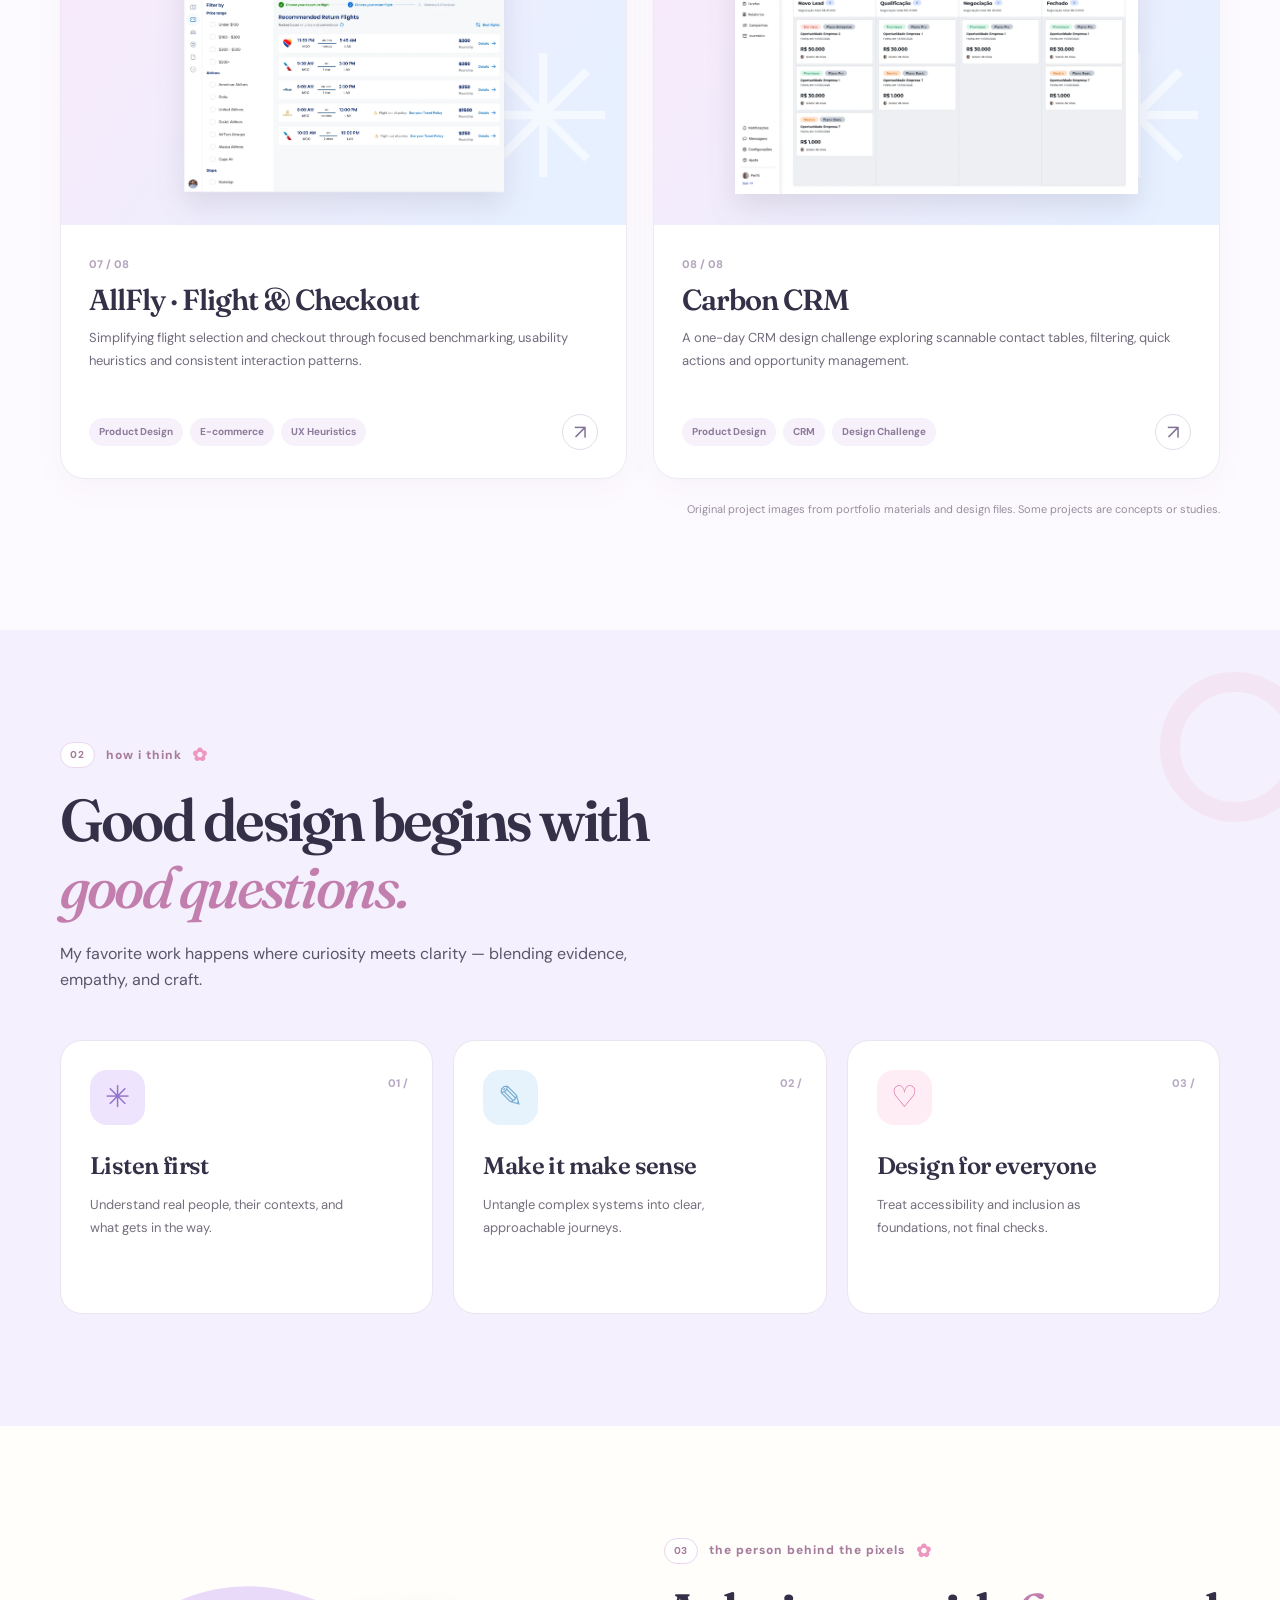
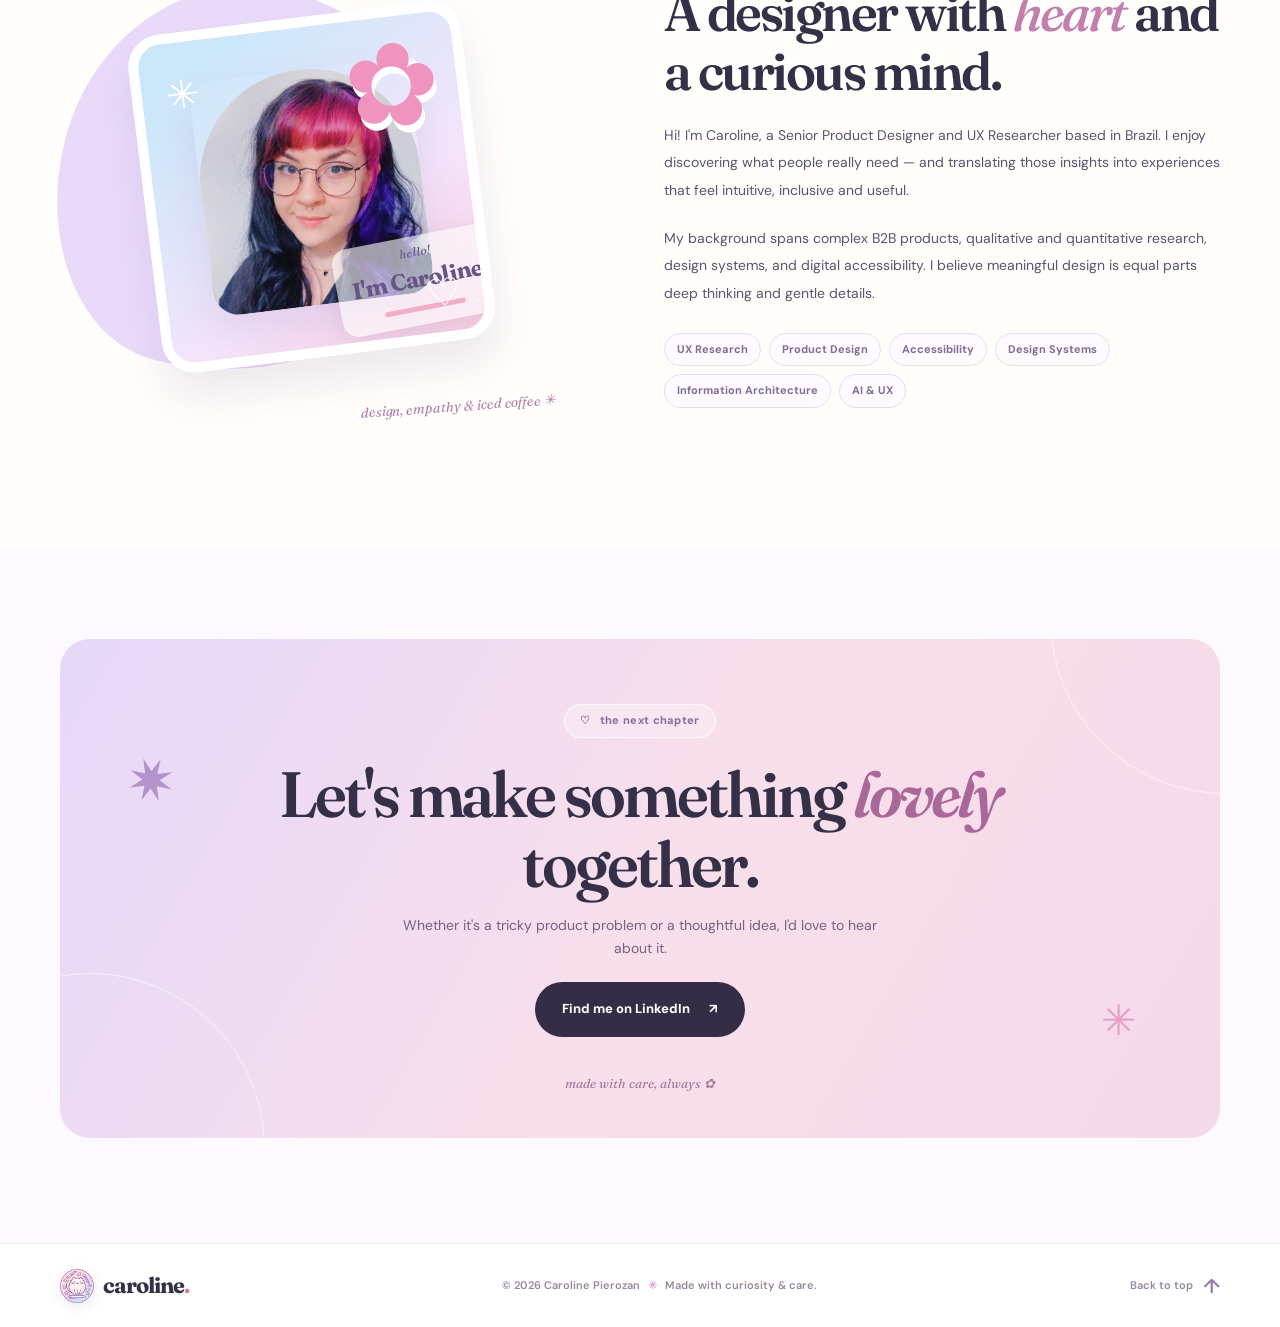
==== commit bcd37f59: "Restore original portfolio typography from backup" ====
--- a/index.html
+++ b/index.html
@@ -12,8 +12,8 @@
   <link rel="icon" href="assets/gatinho-designer.svg?v=4" type="image/svg+xml">
   <link rel="preconnect" href="https://fonts.googleapis.com">
   <link rel="preconnect" href="https://fonts.gstatic.com" crossorigin>
-  <link href="https://fonts.googleapis.com/css2?family=Modak&family=DM+Sans:wght@400;500;600;700;800&family=Fraunces:opsz,wght,SOFT,WONK@9..144,400,70,1;9..144,500,70,1;9..144,600,70,1;9..144,700,70,1&display=swap" rel="stylesheet">
-  <link rel="stylesheet" href="styles.css?v=20261114-organic-2">
+  <link href="https://fonts.googleapis.com/css2?family=DM+Sans:wght@400;500;600;700;800&family=Fraunces:opsz,wght,SOFT,WONK@9..144,400,70,1;9..144,500,70,1;9..144,600,70,1;9..144,700,70,1&display=swap" rel="stylesheet">
+  <link rel="stylesheet" href="styles.css?v=20261113-hendow-1">
   <script src="content.js?v=20261113-hendow-1" defer></script>
   <script src="script.js?v=20261113-hendow-1" defer></script>
 
--- a/styles.css
+++ b/styles.css
@@ -130,35 +130,3 @@
     opacity:.7;transform:none
   }
 }
-
-
-/* Very chunky, organic hand-shaped display accents — reversible typography test. */
-:root{--bubble-display:'Modak','DynaPuff',cursive}
-/* Use this playful retro lettering only for short expressive highlights. */
-.hero h1 .magic-word{
-  font-family:var(--bubble-display);
-  font-weight:400;
-  font-style:normal;
-  font-size:.91em;
-  letter-spacing:-.045em;
-  line-height:1.15;
-  color:#b27bcd;
-  text-shadow:1px 2px 0 #f8d5e8;
-  display:inline-block;
-}
-#work-title em,
-#contact-title em{
-  font-family:var(--bubble-display);
-  font-weight:500;
-  font-style:normal;
-  font-size:.9em;
-  letter-spacing:-.032em;
-  line-height:1.2;
-  color:#d98bb5;
-  text-shadow:1px 2px 0 rgba(255,222,239,.83);
-}
-#contact-title em{color:#9875c8}
-@media(max-width:620px){
-  .hero h1 .magic-word{font-size:.84em;letter-spacing:-.045em}
-  #work-title em,#contact-title em{font-size:.82em;letter-spacing:-.038em}
-}
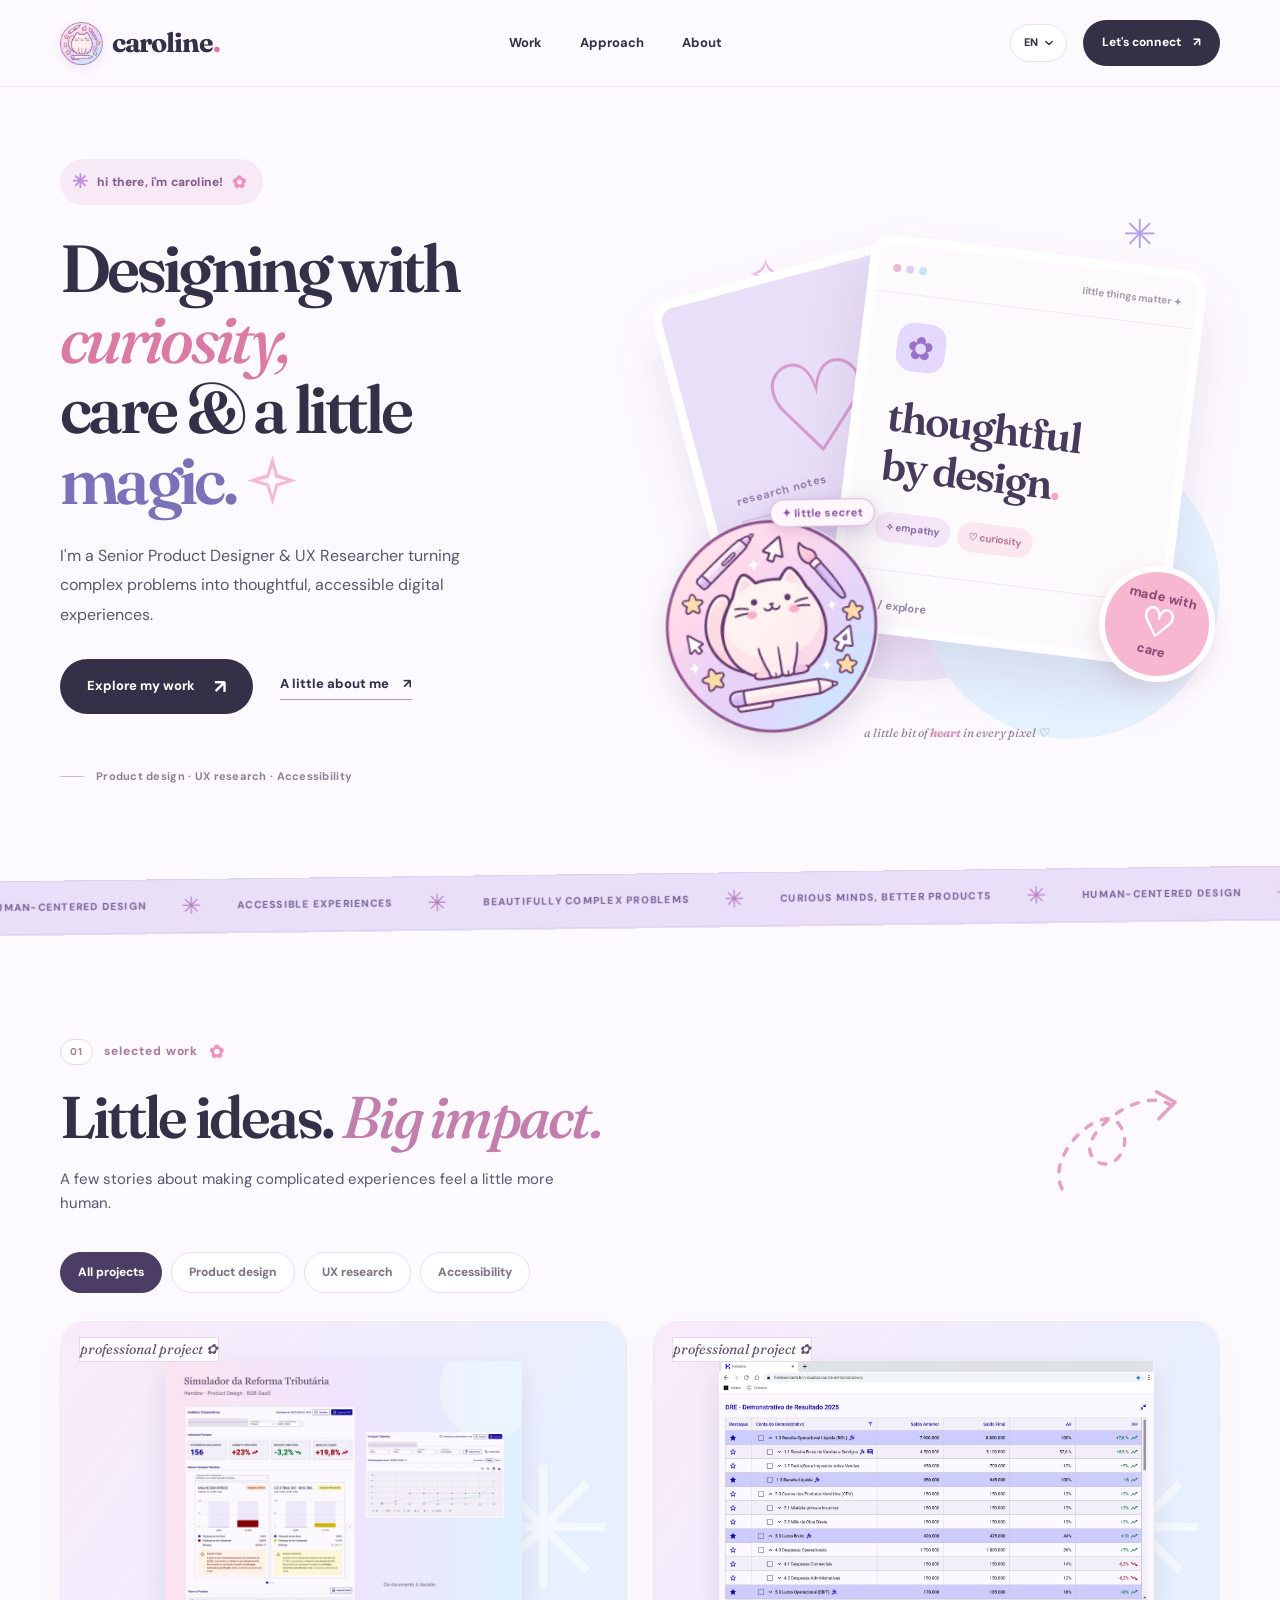
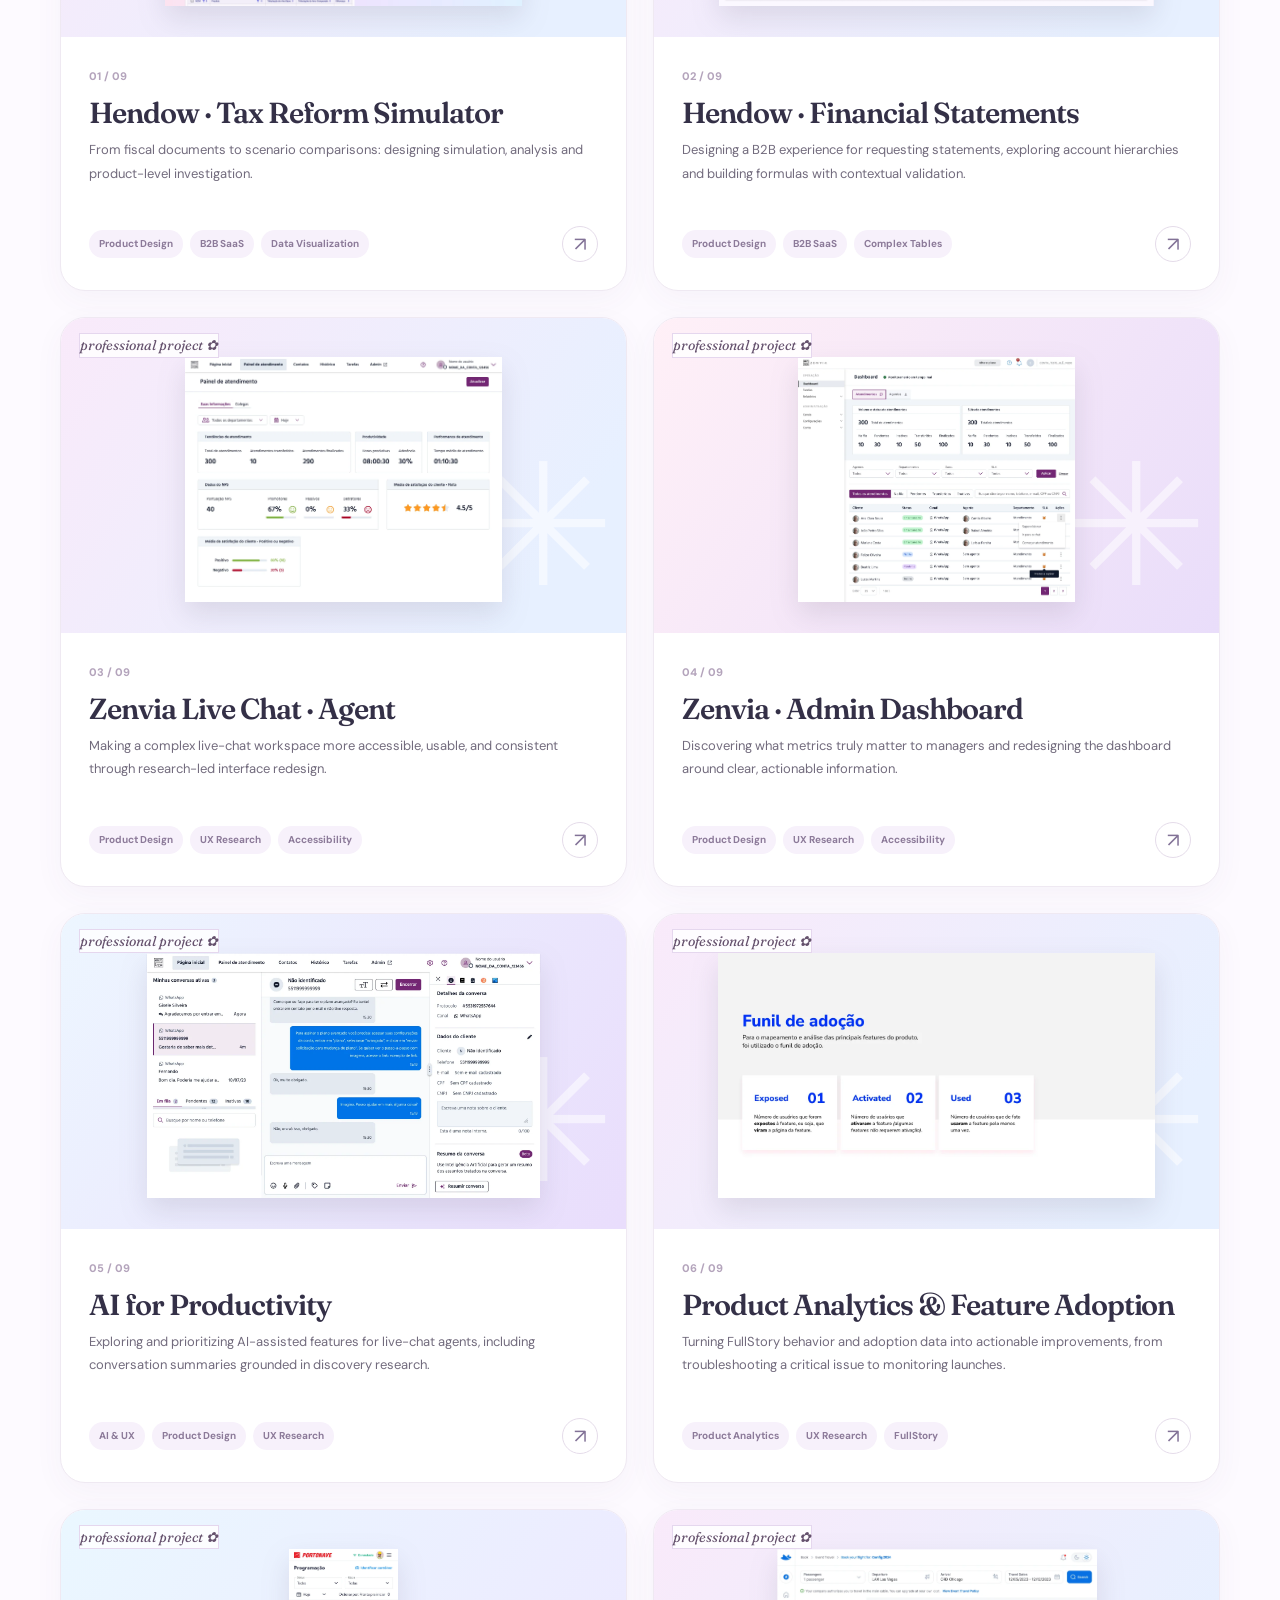
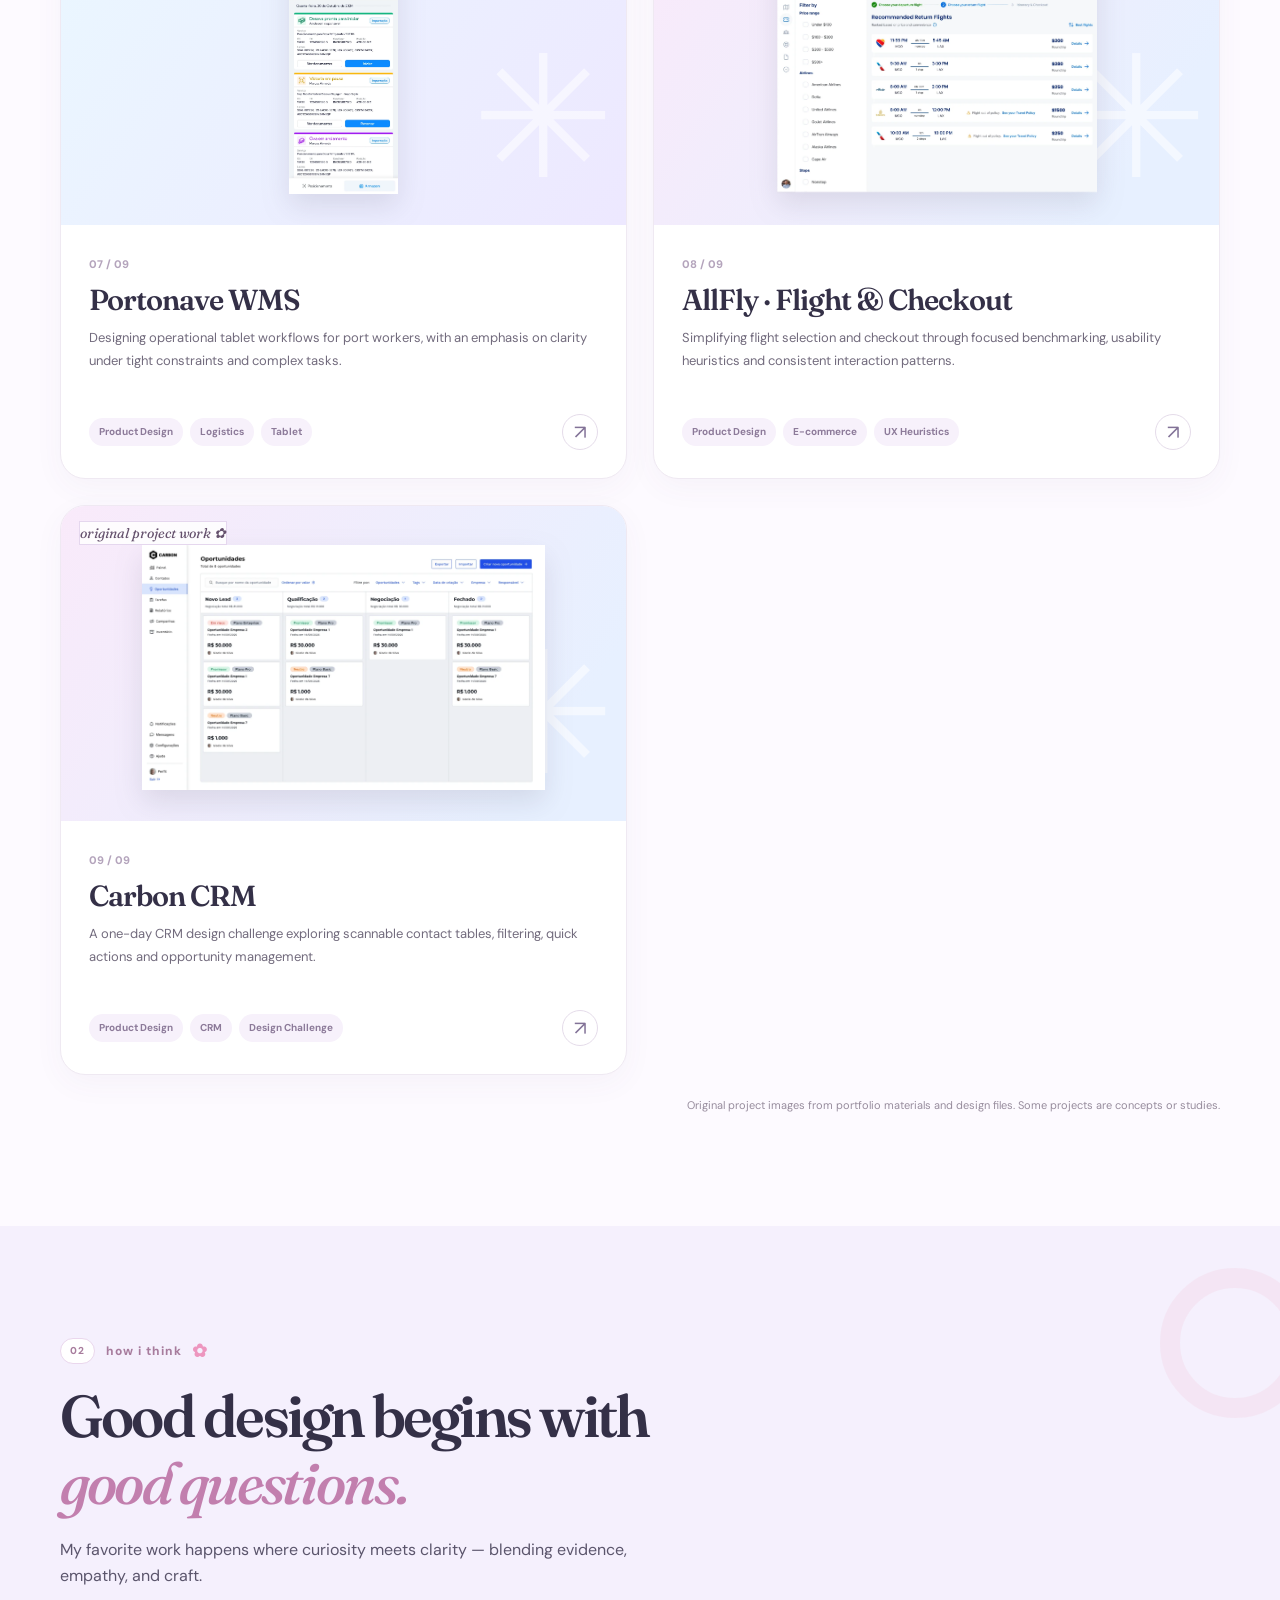
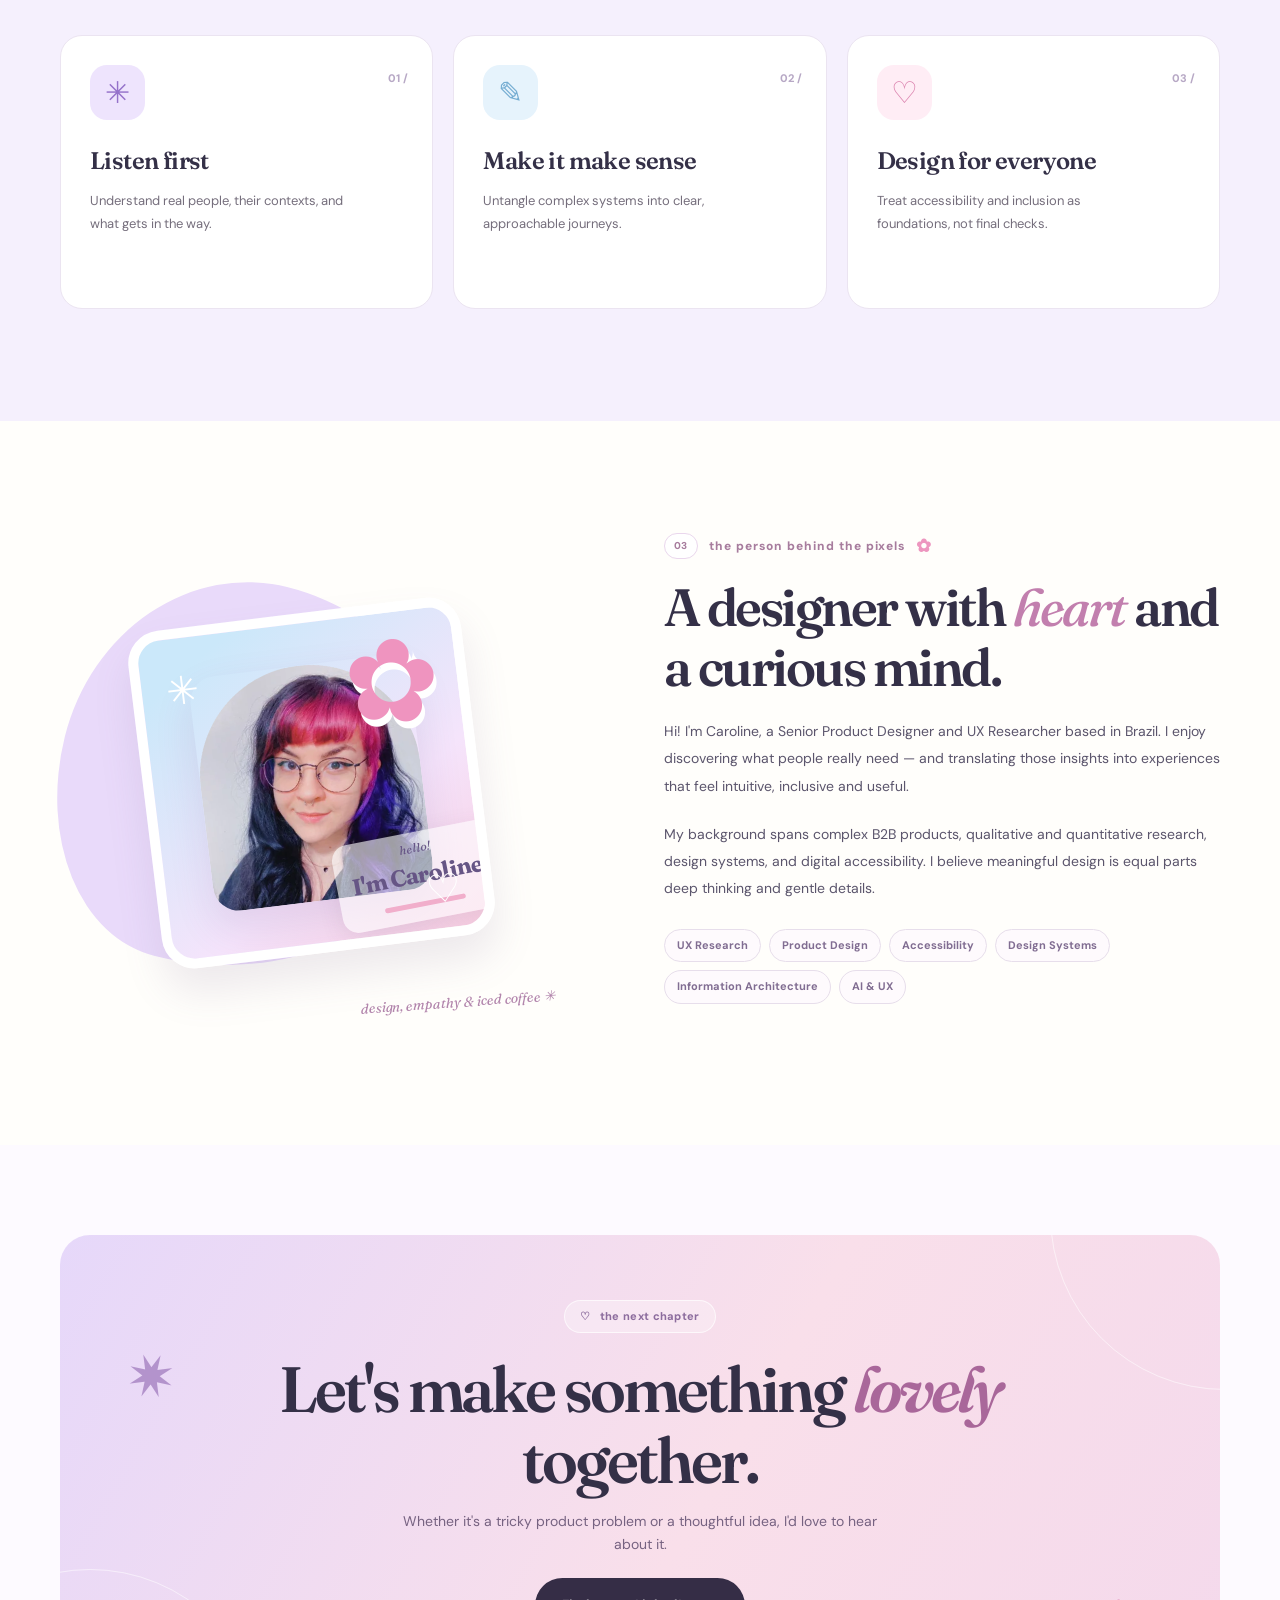
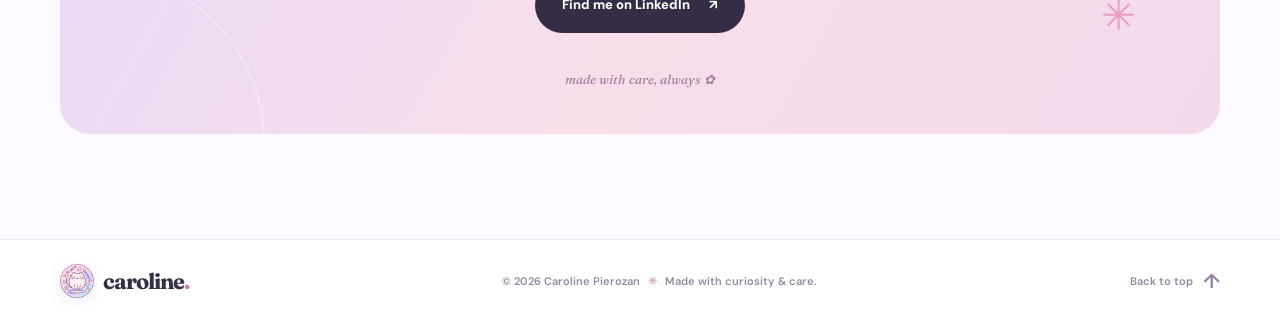
==== commit e645d491: "Add bilingual tax reform simulator case with redacted Figma screens" ====
--- a/index.html
+++ b/index.html
@@ -1,157 +1,157 @@
-<!doctype html>
-<html lang="en">
-<head>
-  <meta charset="utf-8">
-  <meta name="viewport" content="width=device-width, initial-scale=1">
-  <meta name="theme-color" content="#fcf9ff">
-  <meta name="description" content="Caroline Pierozan — Senior Product Designer and UX Researcher. Human-centered digital experiences, thoughtful research and accessible design.">
-  <meta property="og:type" content="website">
-  <meta property="og:title" content="Caroline Pierozan — Product Designer & UX Researcher">
-  <meta property="og:description" content="Curiosity, care & a little magic. Selected product design and UX research work.">
-  <title>Caroline Pierozan · Product Designer & UX Researcher</title>
-  <link rel="icon" href="assets/gatinho-designer.svg?v=4" type="image/svg+xml">
-  <link rel="preconnect" href="https://fonts.googleapis.com">
-  <link rel="preconnect" href="https://fonts.gstatic.com" crossorigin>
-  <link href="https://fonts.googleapis.com/css2?family=DM+Sans:wght@400;500;600;700;800&family=Fraunces:opsz,wght,SOFT,WONK@9..144,400,70,1;9..144,500,70,1;9..144,600,70,1;9..144,700,70,1&display=swap" rel="stylesheet">
-  <link rel="stylesheet" href="styles.css?v=20261113-hendow-1">
-  <script src="content.js?v=20261113-hendow-1" defer></script>
-  <script src="script.js?v=20261113-hendow-1" defer></script>
-
-  <style id="mascot-hover-fix">
-  /* Critical mascot styles live with the HTML so an old cached CSS file cannot reveal both logos. */
-  .hero-art .mascot-sticker{position:absolute;display:block;width:214px;height:214px;aspect-ratio:1;box-sizing:border-box;padding:0;margin:0;border:0;border-radius:50%;background:transparent;cursor:pointer;overflow:visible;appearance:none}
-  .hero-art .mascot-sticker>img{position:absolute!important;inset:0!important;display:block!important;width:100%!important;height:100%!important;max-width:none;object-fit:contain;transition:opacity .25s ease}
-  .hero-art .mascot-sticker>img.mascot-finished{opacity:1!important;z-index:2}
-  .hero-art .mascot-sticker>img.mascot-sketch{opacity:0!important;z-index:1;pointer-events:none}
-  .hero-art .mascot-sticker:is(:hover,:focus-visible,[aria-pressed="true"])>img.mascot-finished{opacity:0!important}
-  .hero-art .mascot-sticker:is(:hover,:focus-visible,[aria-pressed="true"])>img.mascot-sketch{opacity:1!important}
-  .hero-art .mascot-sticker:focus-visible{outline:3px solid #8656aa;outline-offset:5px}
-  @media(max-width:620px){.hero-art .mascot-sticker{width:198px;height:198px}}
-  @media(prefers-reduced-motion:reduce){.hero-art .mascot-sticker>img{transition:none}}
-  
-  /* Easter egg sparkle fallback: bundled in HTML to avoid stale stylesheet cache. */
-  .hero-art .mascot-sticker .mascot-secret-hint{
-    position:absolute;z-index:10;top:-11px;right:-13px;padding:7px 11px;
-    background:#fff7fc;color:#8c53a8;border:1px solid #deb3dc;border-radius:99px;
-    box-shadow:0 5px 14px rgba(105,65,135,.17);font-size:11px;font-weight:800;
-    white-space:nowrap;line-height:1.1;pointer-events:none;opacity:1;
-    transform:rotate(8deg);animation:egg-invite 2.8s ease-in-out infinite;
-  }
-  .hero-art .mascot-sticker .mascot-glimmer-ring{z-index:5;pointer-events:none}
-  .hero-art .mascot-sticker .mascot-sparkle{
-    position:absolute;z-index:11;pointer-events:none;opacity:0;
-    color:#fff1a1;font-size:30px;line-height:1;
-    text-shadow:0 0 4px #fff,0 0 14px #ffe1a0,0 0 24px #f1a8db;
-    transform:translate(0,0) scale(.3);filter:drop-shadow(0 0 5px #cf80c9);
-  }
-  .hero-art .mascot-sticker:is(:hover,:focus-visible,[aria-pressed="true"]).mascot-magic-burst .mascot-sparkle{
-    animation:egg-sparkle 1.22s cubic-bezier(.14,.73,.24,1) var(--delay,0ms) both;
-  }
-  .hero-art .mascot-sticker.mascot-magic-burst .mascot-glimmer-ring{
-    animation:egg-ring 1.08s ease-out both;
-  }
-  @keyframes egg-sparkle{
-    0%{opacity:0;transform:translate(0,4px) scale(.2) rotate(-15deg)}
-    22%{opacity:1;transform:translate(0,0) scale(1.55) rotate(0deg)}
-    52%{opacity:1;transform:translate(calc(var(--dx)*.45),calc(var(--dy)*.45)) scale(1.17) rotate(14deg)}
-    85%{opacity:.9;transform:translate(calc(var(--dx)*.85),calc(var(--dy)*.85)) scale(.86) rotate(24deg)}
-    100%{opacity:0;transform:translate(var(--dx),var(--dy)) scale(.4) rotate(30deg)}
-  }
-  @keyframes egg-ring{
-    0%{opacity:0;transform:scale(.88)}
-    28%{opacity:1;transform:scale(1.03)}
-    75%{opacity:.72;transform:scale(1.09)}
-    100%{opacity:0;transform:scale(1.15)}
-  }
-  @keyframes egg-invite{0%,100%{transform:rotate(8deg) translateY(0)}50%{transform:rotate(8deg) translateY(-5px)}}
-  @media(prefers-reduced-motion:reduce){
-    .hero-art .mascot-sticker .mascot-secret-hint{animation:none}
-    .hero-art .mascot-sticker.mascot-magic-burst .mascot-glimmer-ring,
-    .hero-art .mascot-sticker.mascot-magic-burst .mascot-sparkle{animation:none!important}
-  }
-
-
-  /* Only swap the label text on hover/tap; preserve the existing magic effect. */
-  .hero-art .mascot-secret-hint .mascot-hint-reveal{display:none}
-  .hero-art .mascot-sticker:is(:hover,:focus-visible,[aria-pressed="true"]) .mascot-hint-default{display:none}
-  .hero-art .mascot-sticker:is(:hover,:focus-visible,[aria-pressed="true"]) .mascot-hint-reveal{display:inline}
-  </style>
-</head>
-<body>
-<a class="skip-link" href="#main" data-i18n="skip">Skip to content</a>
-<div class="site-shell" id="top">
-  <header class="site-header">
-    <div class="wrap header-inner">
-      <a class="wordmark" href="#top" aria-label="Caroline Pierozan — homepage">
-        <span class="brand-icon" aria-hidden="true"><img src="assets/gatinho-designer.svg?v=4" width="42" height="42" alt=""></span>
-        <span>caroline<span class="wordmark-dot">.</span></span>
-      </a>
-      <nav class="desktop-nav" aria-label="Main navigation">
-        <a href="#work" data-i18n="navWork">Work</a>
-        <a href="#approach" data-i18n="navApproach">Approach</a>
-        <a href="#about" data-i18n="navAbout">About</a>
-      </nav>
-      <div class="nav-actions">
-        <button class="language-switch" id="langSwitch" type="button" aria-label="Switch language" title="Switch language"><span id="currentLang">EN</span><svg viewBox="0 0 20 20" fill="none" aria-hidden="true"><path d="m6 8 4 4 4-4" stroke="currentColor" stroke-width="1.8" stroke-linecap="round" stroke-linejoin="round"/></svg></button>
-        <a href="#contact" class="button button-small button-primary header-cta"><span data-i18n="navContact">Let's connect</span><span aria-hidden="true">↗</span></a>
-        <button class="menu-button" id="menuButton" type="button" aria-controls="mobileNav" aria-expanded="false" aria-label="Open menu"><span></span><span></span></button>
-      </div>
-    </div>
-    <nav class="mobile-nav" id="mobileNav" aria-label="Mobile navigation" hidden>
-      <a href="#work" data-i18n="navWork">Work</a><a href="#approach" data-i18n="navApproach">Approach</a><a href="#about" data-i18n="navAbout">About</a><a href="#contact" data-i18n="navContact">Let's connect</a>
-    </nav>
-  </header>
-
-  <main id="main">
-    <section class="hero wrap" aria-labelledby="hero-title">
-      <div class="hero-text rise">
-        <div class="hello-tag"><span class="hello-spark" aria-hidden="true">✳</span><span data-i18n="eyebrow">hi there, i'm caroline!</span><span aria-hidden="true">✿</span></div>
-        <h1 id="hero-title"><span data-i18n="heroA">Designing with</span><br><em data-i18n="heroB">curiosity,</em><br><span data-i18n="heroC">care & a little</span><br><span class="magic-word" data-i18n="heroD">magic.</span><svg class="title-star" viewBox="0 0 64 64" fill="none" aria-hidden="true"><path d="m32 2 6.5 22.5L61 32l-22.5 7L32 62l-7-23L2 32l23-7.5L32 2Z" fill="#F8B7D1"/><path d="m32 15 3.5 13.5L49 32l-13.5 4L32 50l-4.2-14L15 32l12.8-3.5L32 15Z" fill="#FFF8FE"/></svg></h1>
-        <p class="hero-description" data-i18n="heroDescription">I'm a Senior Product Designer & UX Researcher turning complex problems into thoughtful, accessible digital experiences.</p>
-        <div class="hero-buttons"><a class="button button-primary" href="#work"><span data-i18n="viewWork">Explore my work</span><span class="arrow-nudge" aria-hidden="true">↗</span></a><a class="text-link" href="#about"><span data-i18n="moreAbout">A little about me</span><span aria-hidden="true">↗</span></a></div>
-        <div class="hero-trust"><span class="mini-line"></span><span data-i18n="heroBottom">Product design · UX research · Accessibility</span></div>
-      </div>
-      <div class="hero-art rise">
-        <div class="art-halo halo-a"></div><div class="art-halo halo-b"></div>
-        <span class="art-spark spark-a" aria-hidden="true">✳</span><span class="art-spark spark-b" aria-hidden="true">✦</span><span class="art-spark spark-c" aria-hidden="true">✧</span>
-        <div class="art-paper paper-back"><span class="paper-squiggle">♡</span><span class="art-paper-label">research notes <span>✿</span></span><span class="paper-lines"></span></div>
-        <div class="art-paper paper-main"><div class="art-paper-top"><span class="dots"><b></b><b></b><b></b></span><span>little things matter ✦</span></div><div class="art-main-content"><div class="art-round-icon">✿</div><div class="art-main-heading">thoughtful<br>by design<span>.</span></div><div class="art-main-pills"><span>✧ empathy</span><span>♡ curiosity</span></div></div><div class="art-paper-bottom"><span>01 / explore</span><span>↗</span></div></div>
-        <button class="art-sticker sticker-blue mascot-sticker" type="button" aria-pressed="false" aria-label="See Caroline’s original hand-drawn designer cat sketch" title="Hover or tap to see the original sketch">
-          <img class="mascot-finished" src="assets/gatinho-designer.svg?v=4" width="220" height="220" alt="" aria-hidden="true">
-          <img class="mascot-sketch" src="assets/gatinho-rascunho-original.svg?v=4" width="220" height="220" alt="" aria-hidden="true" loading="lazy">
-          <span class="mascot-secret-hint" aria-hidden="true"><span class="mascot-hint-default">✦ little secret</span><span class="mascot-hint-reveal">from my sketchbook ✎</span></span>
-          <span class="mascot-glimmer-ring" aria-hidden="true"></span>
-          <span class="mascot-sparkle sparkle-one" aria-hidden="true">✦</span>
-          <span class="mascot-sparkle sparkle-two" aria-hidden="true">✧</span>
-          <span class="mascot-sparkle sparkle-three" aria-hidden="true">✦</span>
-          <span class="mascot-sparkle sparkle-four" aria-hidden="true">✳</span>
-          <span class="mascot-sparkle sparkle-five" aria-hidden="true">✦</span>
-        </button>
-        <div class="art-badge sticker-heart"><span>made with</span><strong>♡</strong><span>care</span></div>
-        <div class="hero-caption">a little bit of <strong>heart</strong> in every pixel ♡</div>
-      </div>
-    </section>
-
-    <div class="ticker" aria-hidden="true"><div class="ticker-inner"><span>human-centered design</span><b>✳</b><span>accessible experiences</span><b>✳</b><span>beautifully complex problems</span><b>✳</b><span>curious minds, better products</span><b>✳</b><span>human-centered design</span><b>✳</b><span>accessible experiences</span><b>✳</b><span>beautifully complex problems</span><b>✳</b><span>curious minds, better products</span><b>✳</b></div></div>
-
-    <section class="work-section section-pad" id="work" aria-labelledby="work-title">
-      <div class="wrap">
-        <div class="section-top reveal"><div><div class="section-kicker"><span>01</span><span data-i18n="workKicker">selected work</span><span class="kicker-flower">✿</span></div><h2 id="work-title" data-i18n="workTitle">Little ideas. <em>Big impact.</em></h2><p class="section-intro" data-i18n="workIntro">A few stories about making complicated experiences feel a little more human.</p></div><div class="section-scribble" aria-hidden="true"><svg viewBox="0 0 120 110" fill="none"><path d="M12 94C-3 65 47 19 61 39c16 22-12 47-24 26-10-19 44-61 69-42" stroke="#E3A1C6" stroke-width="3" stroke-linecap="round" stroke-dasharray="6 9"/><path d="m93 11 16 9-14 14" stroke="#E3A1C6" stroke-width="3" stroke-linecap="round" stroke-linejoin="round"/></svg></div></div>
-        <div class="filters reveal" role="group" aria-label="Filter projects"><button type="button" class="filter-chip active" data-filter="all" aria-pressed="true" data-i18n="all">All projects</button><button type="button" class="filter-chip" data-filter="product" aria-pressed="false" data-i18n="product">Product design</button><button type="button" class="filter-chip" data-filter="research" aria-pressed="false" data-i18n="research">UX research</button><button type="button" class="filter-chip" data-filter="accessibility" aria-pressed="false" data-i18n="accessibility">Accessibility</button></div>
-        <div class="projects-grid" id="projectsGrid" aria-live="polite"></div>
-        <p class="work-footnote" data-i18n="visualNote">Project cover artworks are original illustrations created for this site, not screenshots of the products.</p>
-      </div>
-    </section>
-
-    <section class="approach-section section-pad" id="approach" aria-labelledby="approach-title"><div class="wrap"><div class="approach-head reveal"><div class="section-kicker"><span>02</span><span data-i18n="approachKicker">how I think</span><span class="kicker-flower">✿</span></div><h2 id="approach-title" data-i18n="approachTitle">Good design begins with <em>good questions.</em></h2><p data-i18n="approachLead">My favorite work happens where curiosity meets clarity — blending evidence, empathy, and craft.</p></div><div class="principles"><article class="principle-card reveal"><span class="principle-icon icon-lilac" aria-hidden="true">✳</span><span class="principle-number">01 /</span><h3 data-i18n="principle1Title">Listen first</h3><p data-i18n="principle1Desc">Understand real people, their contexts, and what gets in the way.</p></article><article class="principle-card reveal"><span class="principle-icon icon-blue" aria-hidden="true">✎</span><span class="principle-number">02 /</span><h3 data-i18n="principle2Title">Make it make sense</h3><p data-i18n="principle2Desc">Untangle complex systems into clear, approachable journeys.</p></article><article class="principle-card reveal"><span class="principle-icon icon-pink" aria-hidden="true">♡</span><span class="principle-number">03 /</span><h3 data-i18n="principle3Title">Design for everyone</h3><p data-i18n="principle3Desc">Treat accessibility and inclusion as foundations, not final checks.</p></article></div></div></section>
-
-    <section class="about-section section-pad" id="about" aria-labelledby="about-title"><div class="wrap about-layout"><div class="about-illustration reveal" aria-hidden="true"><div class="about-bg-shape"></div><div class="about-portrait"><img class="real-profile-photo" src="media/00-f08eec.webp" loading="lazy" decoding="async" alt="Portrait of Caroline Pierozan"><div class="portrait-flower">✿</div><div class="portrait-message"><span>hello!</span><strong>I'm Caroline.</strong><span class="portrait-underline"></span></div><span class="portrait-doodle doodle-a">✳</span><span class="portrait-doodle doodle-b">♡</span><span class="portrait-doodle doodle-c">✦</span></div><span class="about-decoration">design, empathy & iced coffee ✳</span></div><div class="about-copy reveal"><div class="section-kicker"><span>03</span><span data-i18n="aboutKicker">the person behind the pixels</span><span class="kicker-flower">✿</span></div><h2 id="about-title" data-i18n="aboutTitle">A designer with <em>heart</em> and a curious mind.</h2><p data-i18n="aboutP1">Hi! I'm Caroline, a Senior Product Designer and UX Researcher based in Brazil. I enjoy discovering what people really need — and translating those insights into experiences that feel intuitive, inclusive and useful.</p><p data-i18n="aboutP2">My background spans complex B2B products, qualitative and quantitative research, design systems, and digital accessibility. I believe meaningful design is equal parts deep thinking and gentle details.</p><div class="skill-list"><span>UX Research</span><span>Product Design</span><span>Accessibility</span><span>Design Systems</span><span>Information Architecture</span><span>AI & UX</span></div></div></div></section>
-
-    <section class="contact-section section-pad" id="contact" aria-labelledby="contact-title"><div class="wrap"><div class="contact-panel reveal"><div class="contact-star star-left" aria-hidden="true">✷</div><div class="contact-star star-right" aria-hidden="true">✳</div><div class="contact-tag">♡ <span data-i18n="contactKicker">the next chapter</span></div><h2 id="contact-title" data-i18n="contactTitle">Let's make something <em>lovely</em> together.</h2><p data-i18n="contactDesc">Whether it's a tricky product problem or a thoughtful idea, I'd love to hear about it.</p><div class="contact-actions" id="contactActions"><a class="button button-dark" href="https://carolinepierozan.notion.site/Caroline-s-Private-Portfolio-050c1d70624149b7b446dc70efcaa0da" target="_blank" rel="noopener noreferrer"><span data-i18n="getInTouch">Visit my portfolio</span><span aria-hidden="true">↗</span></a></div><span class="contact-signature">made with care, always ✿</span></div></div></section>
-  </main>
-  <footer class="site-footer"><div class="wrap footer-inner"><a class="wordmark" href="#top"><span class="brand-icon small-brand" aria-hidden="true"><img src="assets/gatinho-designer.svg?v=4" width="32" height="32" loading="lazy" alt=""></span><span>caroline<span class="wordmark-dot">.</span></span></a><p>© <span id="year"></span> Caroline Pierozan <span class="footer-dot">✳</span> <span data-i18n="footer">Made with curiosity & care.</span></p><a href="#top" class="back-top"><span data-i18n="backTop">Back to top</span><span aria-hidden="true">↑</span></a></div></footer>
-</div>
-
-<div class="case-overlay" id="caseOverlay" hidden><div class="case-backdrop" data-close="true"></div><section class="case-panel" id="casePanel" role="dialog" aria-modal="true" aria-labelledby="caseTitle" tabindex="-1"><div class="case-panel-header"><button class="case-back" type="button" data-close="true"><span aria-hidden="true">←</span><span data-i18n="backToWork">Back to work</span></button><button class="case-close" type="button" data-close="true" aria-label="Close case study">✕</button></div><div id="caseContent"></div></section></div>
-</body>
-</html>
+<!doctype html>
+<html lang="en">
+<head>
+  <meta charset="utf-8">
+  <meta name="viewport" content="width=device-width, initial-scale=1">
+  <meta name="theme-color" content="#fcf9ff">
+  <meta name="description" content="Caroline Pierozan — Senior Product Designer and UX Researcher. Human-centered digital experiences, thoughtful research and accessible design.">
+  <meta property="og:type" content="website">
+  <meta property="og:title" content="Caroline Pierozan — Product Designer & UX Researcher">
+  <meta property="og:description" content="Curiosity, care & a little magic. Selected product design and UX research work.">
+  <title>Caroline Pierozan · Product Designer & UX Researcher</title>
+  <link rel="icon" href="assets/gatinho-designer.svg?v=4" type="image/svg+xml">
+  <link rel="preconnect" href="https://fonts.googleapis.com">
+  <link rel="preconnect" href="https://fonts.gstatic.com" crossorigin>
+  <link href="https://fonts.googleapis.com/css2?family=DM+Sans:wght@400;500;600;700;800&family=Fraunces:opsz,wght,SOFT,WONK@9..144,400,70,1;9..144,500,70,1;9..144,600,70,1;9..144,700,70,1&display=swap" rel="stylesheet">
+  <link rel="stylesheet" href="styles.css?v=20261113-hendow-1">
+  <script src="content.js?v=20261116-tax-1" defer></script>
+  <script src="script.js?v=20261116-tax-1" defer></script>
+
+  <style id="mascot-hover-fix">
+  /* Critical mascot styles live with the HTML so an old cached CSS file cannot reveal both logos. */
+  .hero-art .mascot-sticker{position:absolute;display:block;width:214px;height:214px;aspect-ratio:1;box-sizing:border-box;padding:0;margin:0;border:0;border-radius:50%;background:transparent;cursor:pointer;overflow:visible;appearance:none}
+  .hero-art .mascot-sticker>img{position:absolute!important;inset:0!important;display:block!important;width:100%!important;height:100%!important;max-width:none;object-fit:contain;transition:opacity .25s ease}
+  .hero-art .mascot-sticker>img.mascot-finished{opacity:1!important;z-index:2}
+  .hero-art .mascot-sticker>img.mascot-sketch{opacity:0!important;z-index:1;pointer-events:none}
+  .hero-art .mascot-sticker:is(:hover,:focus-visible,[aria-pressed="true"])>img.mascot-finished{opacity:0!important}
+  .hero-art .mascot-sticker:is(:hover,:focus-visible,[aria-pressed="true"])>img.mascot-sketch{opacity:1!important}
+  .hero-art .mascot-sticker:focus-visible{outline:3px solid #8656aa;outline-offset:5px}
+  @media(max-width:620px){.hero-art .mascot-sticker{width:198px;height:198px}}
+  @media(prefers-reduced-motion:reduce){.hero-art .mascot-sticker>img{transition:none}}
+  
+  /* Easter egg sparkle fallback: bundled in HTML to avoid stale stylesheet cache. */
+  .hero-art .mascot-sticker .mascot-secret-hint{
+    position:absolute;z-index:10;top:-11px;right:-13px;padding:7px 11px;
+    background:#fff7fc;color:#8c53a8;border:1px solid #deb3dc;border-radius:99px;
+    box-shadow:0 5px 14px rgba(105,65,135,.17);font-size:11px;font-weight:800;
+    white-space:nowrap;line-height:1.1;pointer-events:none;opacity:1;
+    transform:rotate(8deg);animation:egg-invite 2.8s ease-in-out infinite;
+  }
+  .hero-art .mascot-sticker .mascot-glimmer-ring{z-index:5;pointer-events:none}
+  .hero-art .mascot-sticker .mascot-sparkle{
+    position:absolute;z-index:11;pointer-events:none;opacity:0;
+    color:#fff1a1;font-size:30px;line-height:1;
+    text-shadow:0 0 4px #fff,0 0 14px #ffe1a0,0 0 24px #f1a8db;
+    transform:translate(0,0) scale(.3);filter:drop-shadow(0 0 5px #cf80c9);
+  }
+  .hero-art .mascot-sticker:is(:hover,:focus-visible,[aria-pressed="true"]).mascot-magic-burst .mascot-sparkle{
+    animation:egg-sparkle 1.22s cubic-bezier(.14,.73,.24,1) var(--delay,0ms) both;
+  }
+  .hero-art .mascot-sticker.mascot-magic-burst .mascot-glimmer-ring{
+    animation:egg-ring 1.08s ease-out both;
+  }
+  @keyframes egg-sparkle{
+    0%{opacity:0;transform:translate(0,4px) scale(.2) rotate(-15deg)}
+    22%{opacity:1;transform:translate(0,0) scale(1.55) rotate(0deg)}
+    52%{opacity:1;transform:translate(calc(var(--dx)*.45),calc(var(--dy)*.45)) scale(1.17) rotate(14deg)}
+    85%{opacity:.9;transform:translate(calc(var(--dx)*.85),calc(var(--dy)*.85)) scale(.86) rotate(24deg)}
+    100%{opacity:0;transform:translate(var(--dx),var(--dy)) scale(.4) rotate(30deg)}
+  }
+  @keyframes egg-ring{
+    0%{opacity:0;transform:scale(.88)}
+    28%{opacity:1;transform:scale(1.03)}
+    75%{opacity:.72;transform:scale(1.09)}
+    100%{opacity:0;transform:scale(1.15)}
+  }
+  @keyframes egg-invite{0%,100%{transform:rotate(8deg) translateY(0)}50%{transform:rotate(8deg) translateY(-5px)}}
+  @media(prefers-reduced-motion:reduce){
+    .hero-art .mascot-sticker .mascot-secret-hint{animation:none}
+    .hero-art .mascot-sticker.mascot-magic-burst .mascot-glimmer-ring,
+    .hero-art .mascot-sticker.mascot-magic-burst .mascot-sparkle{animation:none!important}
+  }
+
+
+  /* Only swap the label text on hover/tap; preserve the existing magic effect. */
+  .hero-art .mascot-secret-hint .mascot-hint-reveal{display:none}
+  .hero-art .mascot-sticker:is(:hover,:focus-visible,[aria-pressed="true"]) .mascot-hint-default{display:none}
+  .hero-art .mascot-sticker:is(:hover,:focus-visible,[aria-pressed="true"]) .mascot-hint-reveal{display:inline}
+  </style>
+</head>
+<body>
+<a class="skip-link" href="#main" data-i18n="skip">Skip to content</a>
+<div class="site-shell" id="top">
+  <header class="site-header">
+    <div class="wrap header-inner">
+      <a class="wordmark" href="#top" aria-label="Caroline Pierozan — homepage">
+        <span class="brand-icon" aria-hidden="true"><img src="assets/gatinho-designer.svg?v=4" width="42" height="42" alt=""></span>
+        <span>caroline<span class="wordmark-dot">.</span></span>
+      </a>
+      <nav class="desktop-nav" aria-label="Main navigation">
+        <a href="#work" data-i18n="navWork">Work</a>
+        <a href="#approach" data-i18n="navApproach">Approach</a>
+        <a href="#about" data-i18n="navAbout">About</a>
+      </nav>
+      <div class="nav-actions">
+        <button class="language-switch" id="langSwitch" type="button" aria-label="Switch language" title="Switch language"><span id="currentLang">EN</span><svg viewBox="0 0 20 20" fill="none" aria-hidden="true"><path d="m6 8 4 4 4-4" stroke="currentColor" stroke-width="1.8" stroke-linecap="round" stroke-linejoin="round"/></svg></button>
+        <a href="#contact" class="button button-small button-primary header-cta"><span data-i18n="navContact">Let's connect</span><span aria-hidden="true">↗</span></a>
+        <button class="menu-button" id="menuButton" type="button" aria-controls="mobileNav" aria-expanded="false" aria-label="Open menu"><span></span><span></span></button>
+      </div>
+    </div>
+    <nav class="mobile-nav" id="mobileNav" aria-label="Mobile navigation" hidden>
+      <a href="#work" data-i18n="navWork">Work</a><a href="#approach" data-i18n="navApproach">Approach</a><a href="#about" data-i18n="navAbout">About</a><a href="#contact" data-i18n="navContact">Let's connect</a>
+    </nav>
+  </header>
+
+  <main id="main">
+    <section class="hero wrap" aria-labelledby="hero-title">
+      <div class="hero-text rise">
+        <div class="hello-tag"><span class="hello-spark" aria-hidden="true">✳</span><span data-i18n="eyebrow">hi there, i'm caroline!</span><span aria-hidden="true">✿</span></div>
+        <h1 id="hero-title"><span data-i18n="heroA">Designing with</span><br><em data-i18n="heroB">curiosity,</em><br><span data-i18n="heroC">care & a little</span><br><span class="magic-word" data-i18n="heroD">magic.</span><svg class="title-star" viewBox="0 0 64 64" fill="none" aria-hidden="true"><path d="m32 2 6.5 22.5L61 32l-22.5 7L32 62l-7-23L2 32l23-7.5L32 2Z" fill="#F8B7D1"/><path d="m32 15 3.5 13.5L49 32l-13.5 4L32 50l-4.2-14L15 32l12.8-3.5L32 15Z" fill="#FFF8FE"/></svg></h1>
+        <p class="hero-description" data-i18n="heroDescription">I'm a Senior Product Designer & UX Researcher turning complex problems into thoughtful, accessible digital experiences.</p>
+        <div class="hero-buttons"><a class="button button-primary" href="#work"><span data-i18n="viewWork">Explore my work</span><span class="arrow-nudge" aria-hidden="true">↗</span></a><a class="text-link" href="#about"><span data-i18n="moreAbout">A little about me</span><span aria-hidden="true">↗</span></a></div>
+        <div class="hero-trust"><span class="mini-line"></span><span data-i18n="heroBottom">Product design · UX research · Accessibility</span></div>
+      </div>
+      <div class="hero-art rise">
+        <div class="art-halo halo-a"></div><div class="art-halo halo-b"></div>
+        <span class="art-spark spark-a" aria-hidden="true">✳</span><span class="art-spark spark-b" aria-hidden="true">✦</span><span class="art-spark spark-c" aria-hidden="true">✧</span>
+        <div class="art-paper paper-back"><span class="paper-squiggle">♡</span><span class="art-paper-label">research notes <span>✿</span></span><span class="paper-lines"></span></div>
+        <div class="art-paper paper-main"><div class="art-paper-top"><span class="dots"><b></b><b></b><b></b></span><span>little things matter ✦</span></div><div class="art-main-content"><div class="art-round-icon">✿</div><div class="art-main-heading">thoughtful<br>by design<span>.</span></div><div class="art-main-pills"><span>✧ empathy</span><span>♡ curiosity</span></div></div><div class="art-paper-bottom"><span>01 / explore</span><span>↗</span></div></div>
+        <button class="art-sticker sticker-blue mascot-sticker" type="button" aria-pressed="false" aria-label="See Caroline’s original hand-drawn designer cat sketch" title="Hover or tap to see the original sketch">
+          <img class="mascot-finished" src="assets/gatinho-designer.svg?v=4" width="220" height="220" alt="" aria-hidden="true">
+          <img class="mascot-sketch" src="assets/gatinho-rascunho-original.svg?v=4" width="220" height="220" alt="" aria-hidden="true" loading="lazy">
+          <span class="mascot-secret-hint" aria-hidden="true"><span class="mascot-hint-default">✦ little secret</span><span class="mascot-hint-reveal">from my sketchbook ✎</span></span>
+          <span class="mascot-glimmer-ring" aria-hidden="true"></span>
+          <span class="mascot-sparkle sparkle-one" aria-hidden="true">✦</span>
+          <span class="mascot-sparkle sparkle-two" aria-hidden="true">✧</span>
+          <span class="mascot-sparkle sparkle-three" aria-hidden="true">✦</span>
+          <span class="mascot-sparkle sparkle-four" aria-hidden="true">✳</span>
+          <span class="mascot-sparkle sparkle-five" aria-hidden="true">✦</span>
+        </button>
+        <div class="art-badge sticker-heart"><span>made with</span><strong>♡</strong><span>care</span></div>
+        <div class="hero-caption">a little bit of <strong>heart</strong> in every pixel ♡</div>
+      </div>
+    </section>
+
+    <div class="ticker" aria-hidden="true"><div class="ticker-inner"><span>human-centered design</span><b>✳</b><span>accessible experiences</span><b>✳</b><span>beautifully complex problems</span><b>✳</b><span>curious minds, better products</span><b>✳</b><span>human-centered design</span><b>✳</b><span>accessible experiences</span><b>✳</b><span>beautifully complex problems</span><b>✳</b><span>curious minds, better products</span><b>✳</b></div></div>
+
+    <section class="work-section section-pad" id="work" aria-labelledby="work-title">
+      <div class="wrap">
+        <div class="section-top reveal"><div><div class="section-kicker"><span>01</span><span data-i18n="workKicker">selected work</span><span class="kicker-flower">✿</span></div><h2 id="work-title" data-i18n="workTitle">Little ideas. <em>Big impact.</em></h2><p class="section-intro" data-i18n="workIntro">A few stories about making complicated experiences feel a little more human.</p></div><div class="section-scribble" aria-hidden="true"><svg viewBox="0 0 120 110" fill="none"><path d="M12 94C-3 65 47 19 61 39c16 22-12 47-24 26-10-19 44-61 69-42" stroke="#E3A1C6" stroke-width="3" stroke-linecap="round" stroke-dasharray="6 9"/><path d="m93 11 16 9-14 14" stroke="#E3A1C6" stroke-width="3" stroke-linecap="round" stroke-linejoin="round"/></svg></div></div>
+        <div class="filters reveal" role="group" aria-label="Filter projects"><button type="button" class="filter-chip active" data-filter="all" aria-pressed="true" data-i18n="all">All projects</button><button type="button" class="filter-chip" data-filter="product" aria-pressed="false" data-i18n="product">Product design</button><button type="button" class="filter-chip" data-filter="research" aria-pressed="false" data-i18n="research">UX research</button><button type="button" class="filter-chip" data-filter="accessibility" aria-pressed="false" data-i18n="accessibility">Accessibility</button></div>
+        <div class="projects-grid" id="projectsGrid" aria-live="polite"></div>
+        <p class="work-footnote" data-i18n="visualNote">Project cover artworks are original illustrations created for this site, not screenshots of the products.</p>
+      </div>
+    </section>
+
+    <section class="approach-section section-pad" id="approach" aria-labelledby="approach-title"><div class="wrap"><div class="approach-head reveal"><div class="section-kicker"><span>02</span><span data-i18n="approachKicker">how I think</span><span class="kicker-flower">✿</span></div><h2 id="approach-title" data-i18n="approachTitle">Good design begins with <em>good questions.</em></h2><p data-i18n="approachLead">My favorite work happens where curiosity meets clarity — blending evidence, empathy, and craft.</p></div><div class="principles"><article class="principle-card reveal"><span class="principle-icon icon-lilac" aria-hidden="true">✳</span><span class="principle-number">01 /</span><h3 data-i18n="principle1Title">Listen first</h3><p data-i18n="principle1Desc">Understand real people, their contexts, and what gets in the way.</p></article><article class="principle-card reveal"><span class="principle-icon icon-blue" aria-hidden="true">✎</span><span class="principle-number">02 /</span><h3 data-i18n="principle2Title">Make it make sense</h3><p data-i18n="principle2Desc">Untangle complex systems into clear, approachable journeys.</p></article><article class="principle-card reveal"><span class="principle-icon icon-pink" aria-hidden="true">♡</span><span class="principle-number">03 /</span><h3 data-i18n="principle3Title">Design for everyone</h3><p data-i18n="principle3Desc">Treat accessibility and inclusion as foundations, not final checks.</p></article></div></div></section>
+
+    <section class="about-section section-pad" id="about" aria-labelledby="about-title"><div class="wrap about-layout"><div class="about-illustration reveal" aria-hidden="true"><div class="about-bg-shape"></div><div class="about-portrait"><img class="real-profile-photo" src="media/00-f08eec.webp" loading="lazy" decoding="async" alt="Portrait of Caroline Pierozan"><div class="portrait-flower">✿</div><div class="portrait-message"><span>hello!</span><strong>I'm Caroline.</strong><span class="portrait-underline"></span></div><span class="portrait-doodle doodle-a">✳</span><span class="portrait-doodle doodle-b">♡</span><span class="portrait-doodle doodle-c">✦</span></div><span class="about-decoration">design, empathy & iced coffee ✳</span></div><div class="about-copy reveal"><div class="section-kicker"><span>03</span><span data-i18n="aboutKicker">the person behind the pixels</span><span class="kicker-flower">✿</span></div><h2 id="about-title" data-i18n="aboutTitle">A designer with <em>heart</em> and a curious mind.</h2><p data-i18n="aboutP1">Hi! I'm Caroline, a Senior Product Designer and UX Researcher based in Brazil. I enjoy discovering what people really need — and translating those insights into experiences that feel intuitive, inclusive and useful.</p><p data-i18n="aboutP2">My background spans complex B2B products, qualitative and quantitative research, design systems, and digital accessibility. I believe meaningful design is equal parts deep thinking and gentle details.</p><div class="skill-list"><span>UX Research</span><span>Product Design</span><span>Accessibility</span><span>Design Systems</span><span>Information Architecture</span><span>AI & UX</span></div></div></div></section>
+
+    <section class="contact-section section-pad" id="contact" aria-labelledby="contact-title"><div class="wrap"><div class="contact-panel reveal"><div class="contact-star star-left" aria-hidden="true">✷</div><div class="contact-star star-right" aria-hidden="true">✳</div><div class="contact-tag">♡ <span data-i18n="contactKicker">the next chapter</span></div><h2 id="contact-title" data-i18n="contactTitle">Let's make something <em>lovely</em> together.</h2><p data-i18n="contactDesc">Whether it's a tricky product problem or a thoughtful idea, I'd love to hear about it.</p><div class="contact-actions" id="contactActions"><a class="button button-dark" href="https://carolinepierozan.notion.site/Caroline-s-Private-Portfolio-050c1d70624149b7b446dc70efcaa0da" target="_blank" rel="noopener noreferrer"><span data-i18n="getInTouch">Visit my portfolio</span><span aria-hidden="true">↗</span></a></div><span class="contact-signature">made with care, always ✿</span></div></div></section>
+  </main>
+  <footer class="site-footer"><div class="wrap footer-inner"><a class="wordmark" href="#top"><span class="brand-icon small-brand" aria-hidden="true"><img src="assets/gatinho-designer.svg?v=4" width="32" height="32" loading="lazy" alt=""></span><span>caroline<span class="wordmark-dot">.</span></span></a><p>© <span id="year"></span> Caroline Pierozan <span class="footer-dot">✳</span> <span data-i18n="footer">Made with curiosity & care.</span></p><a href="#top" class="back-top"><span data-i18n="backTop">Back to top</span><span aria-hidden="true">↑</span></a></div></footer>
+</div>
+
+<div class="case-overlay" id="caseOverlay" hidden><div class="case-backdrop" data-close="true"></div><section class="case-panel" id="casePanel" role="dialog" aria-modal="true" aria-labelledby="caseTitle" tabindex="-1"><div class="case-panel-header"><button class="case-back" type="button" data-close="true"><span aria-hidden="true">←</span><span data-i18n="backToWork">Back to work</span></button><button class="case-close" type="button" data-close="true" aria-label="Close case study">✕</button></div><div id="caseContent"></div></section></div>
+</body>
+</html>
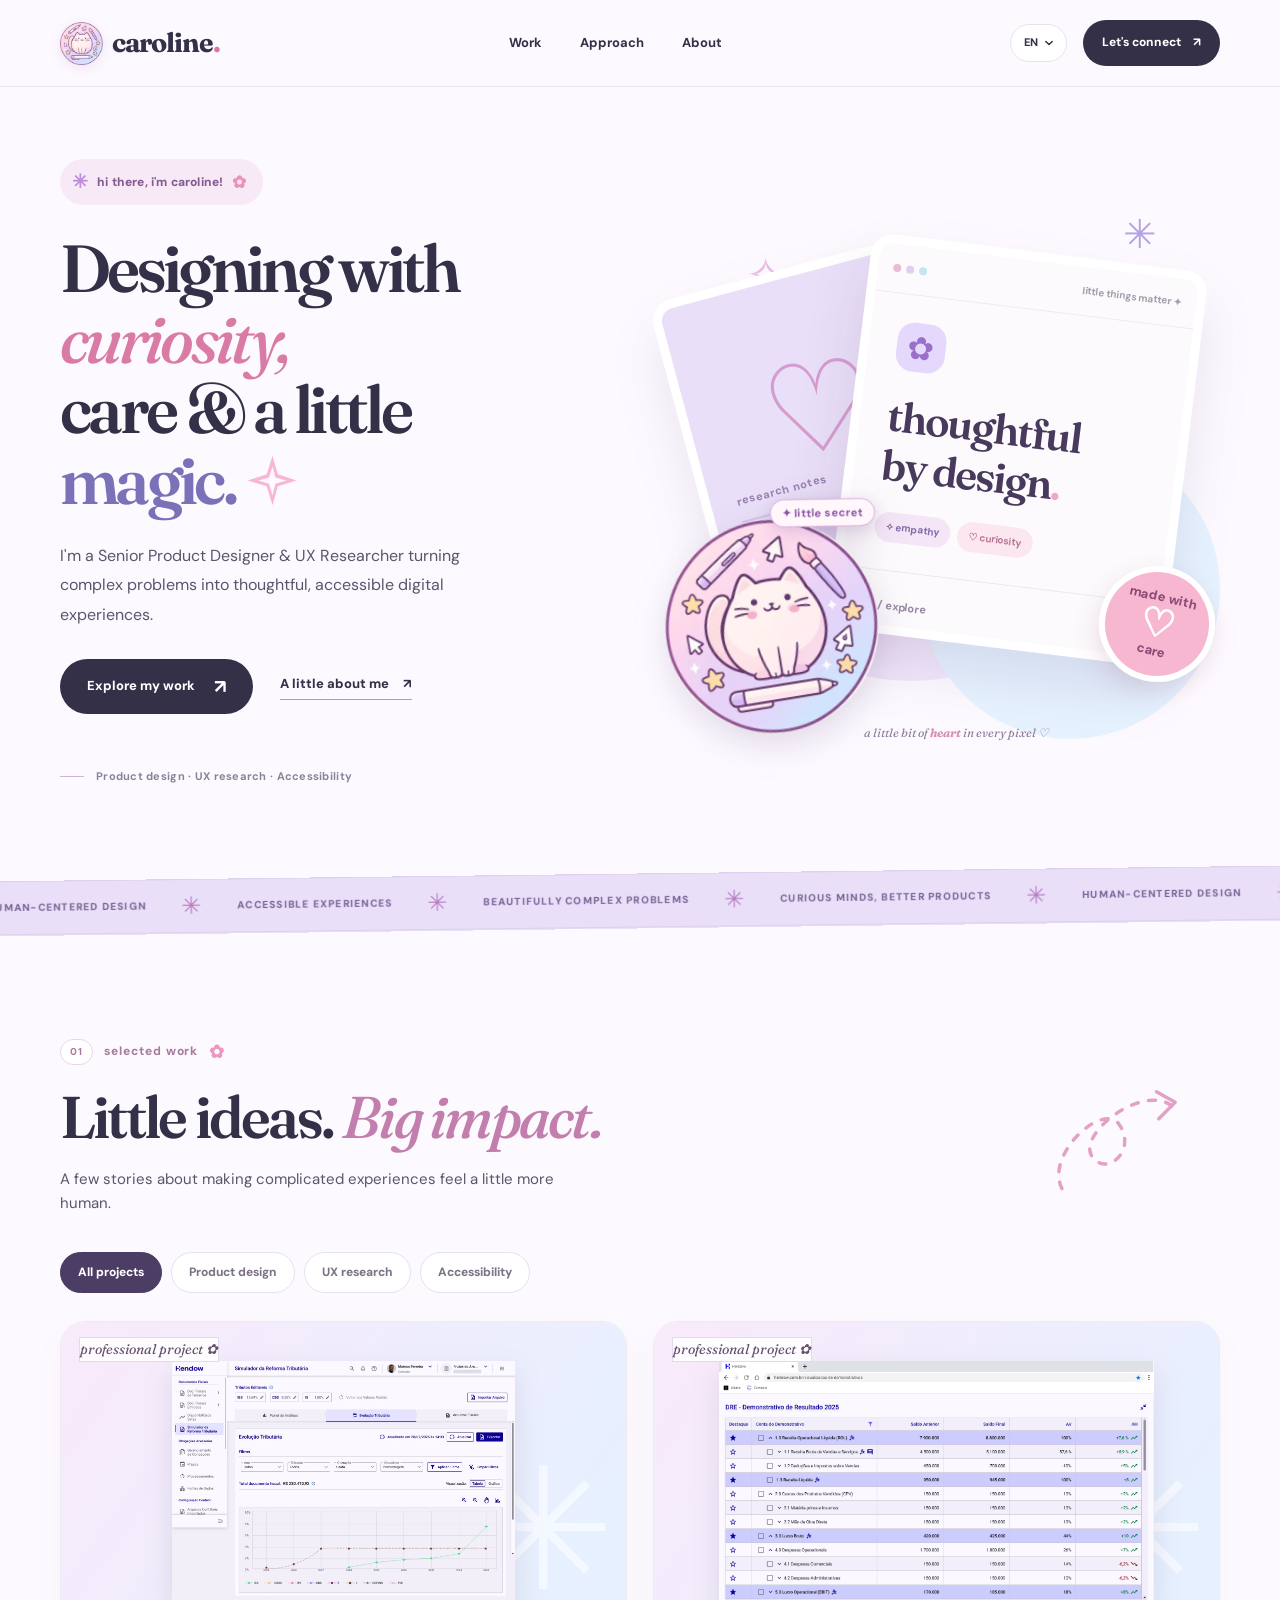
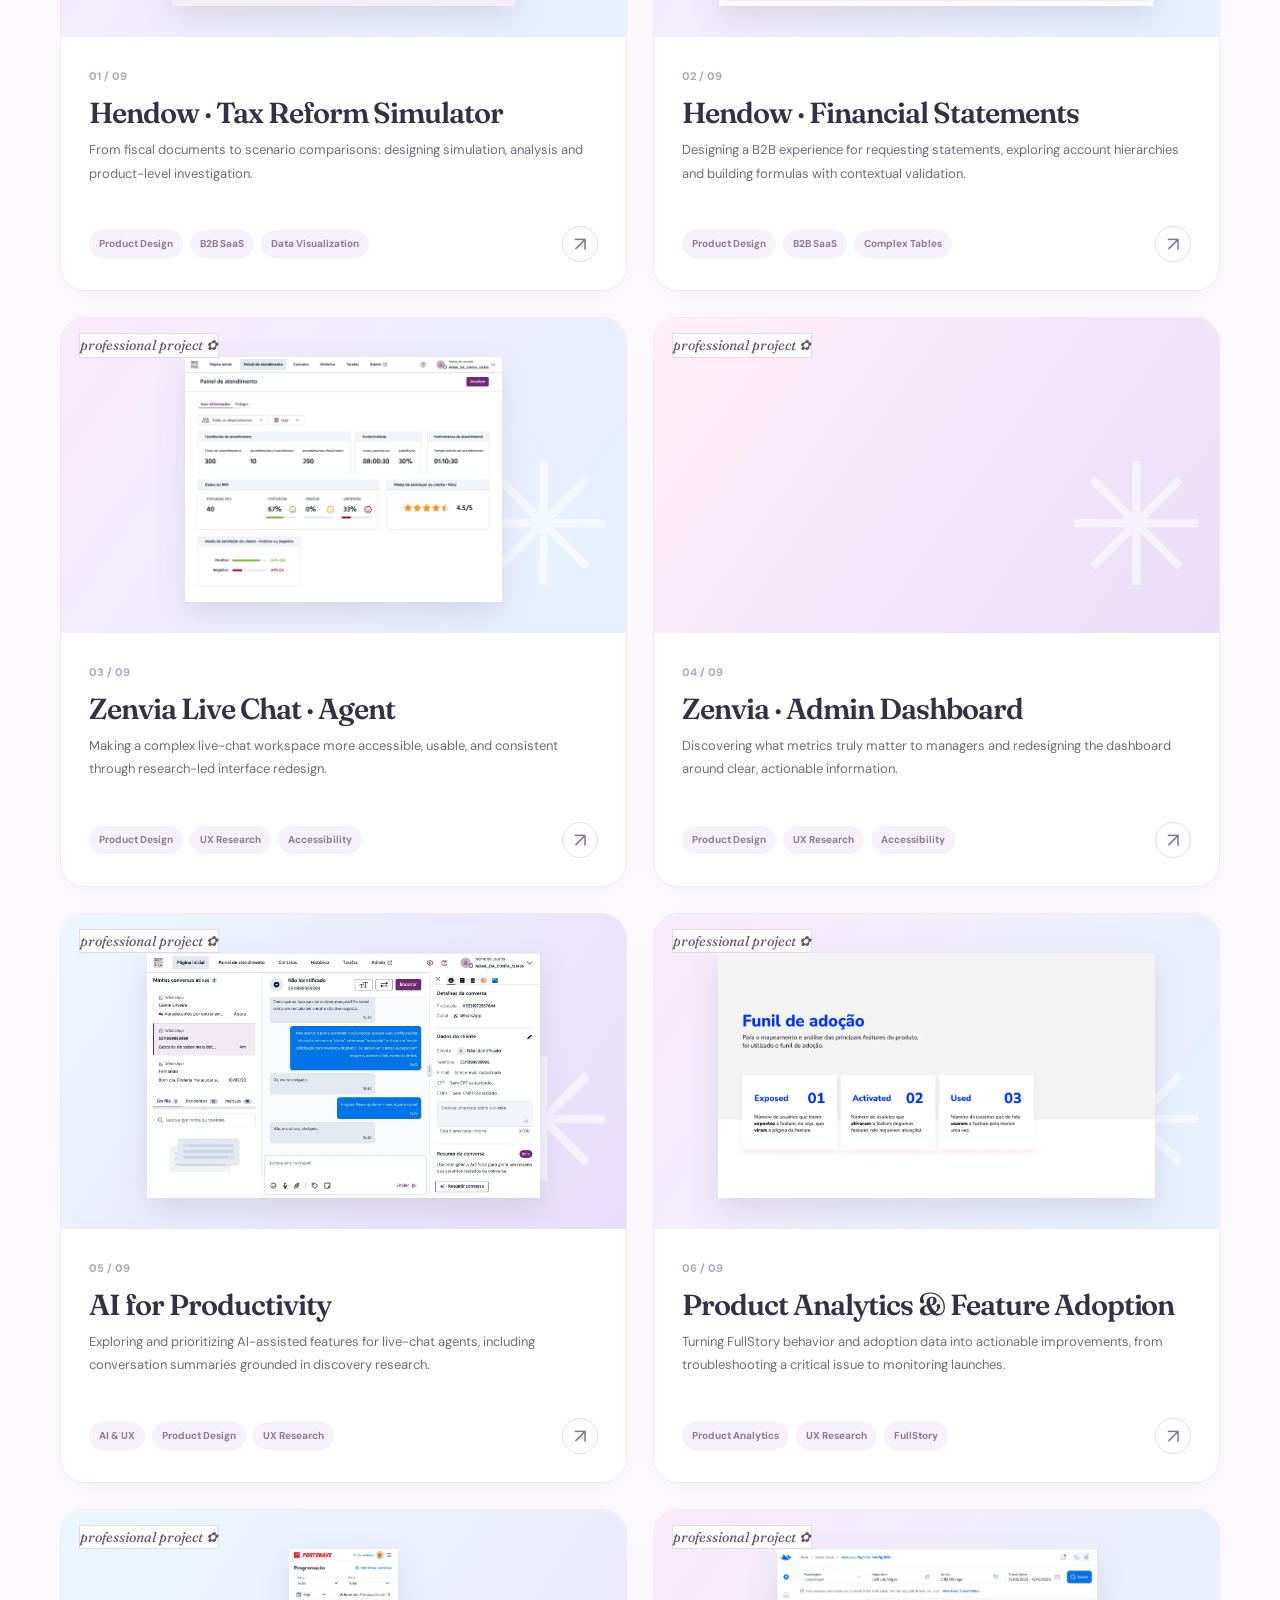
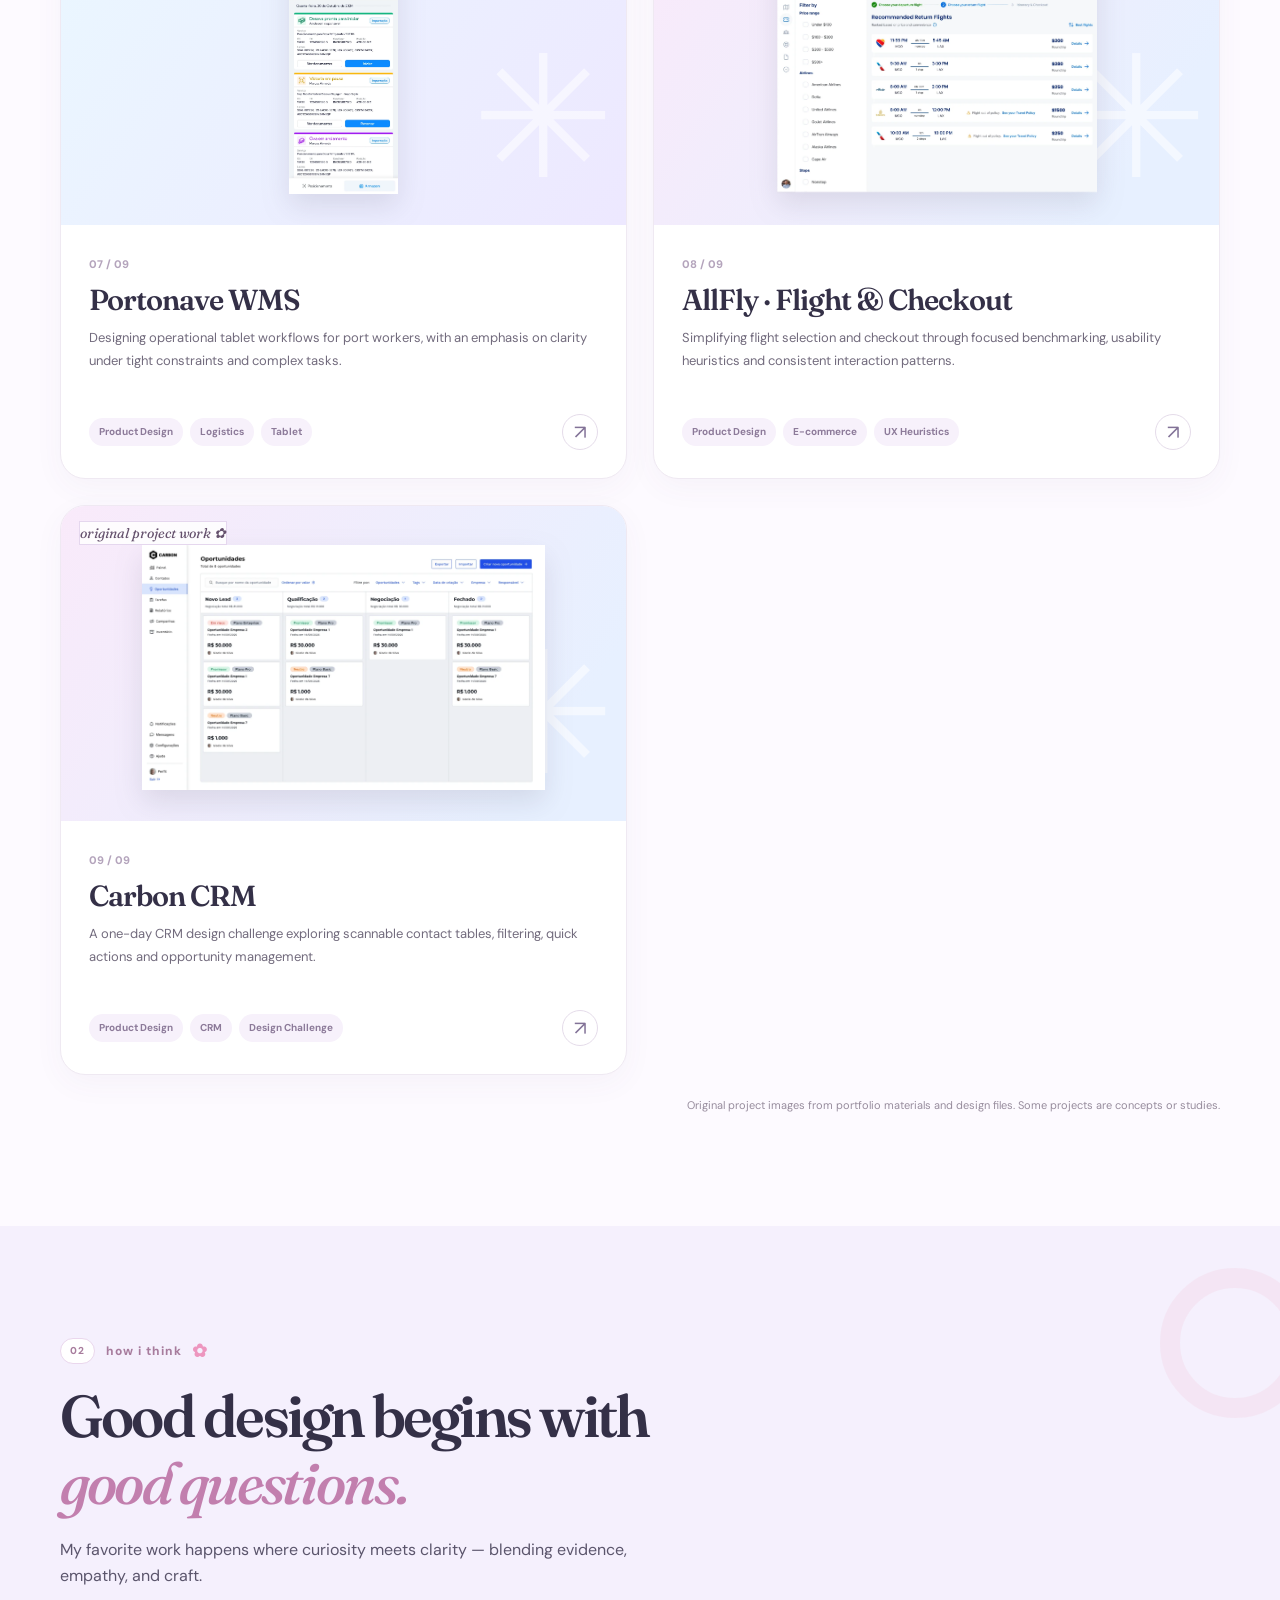
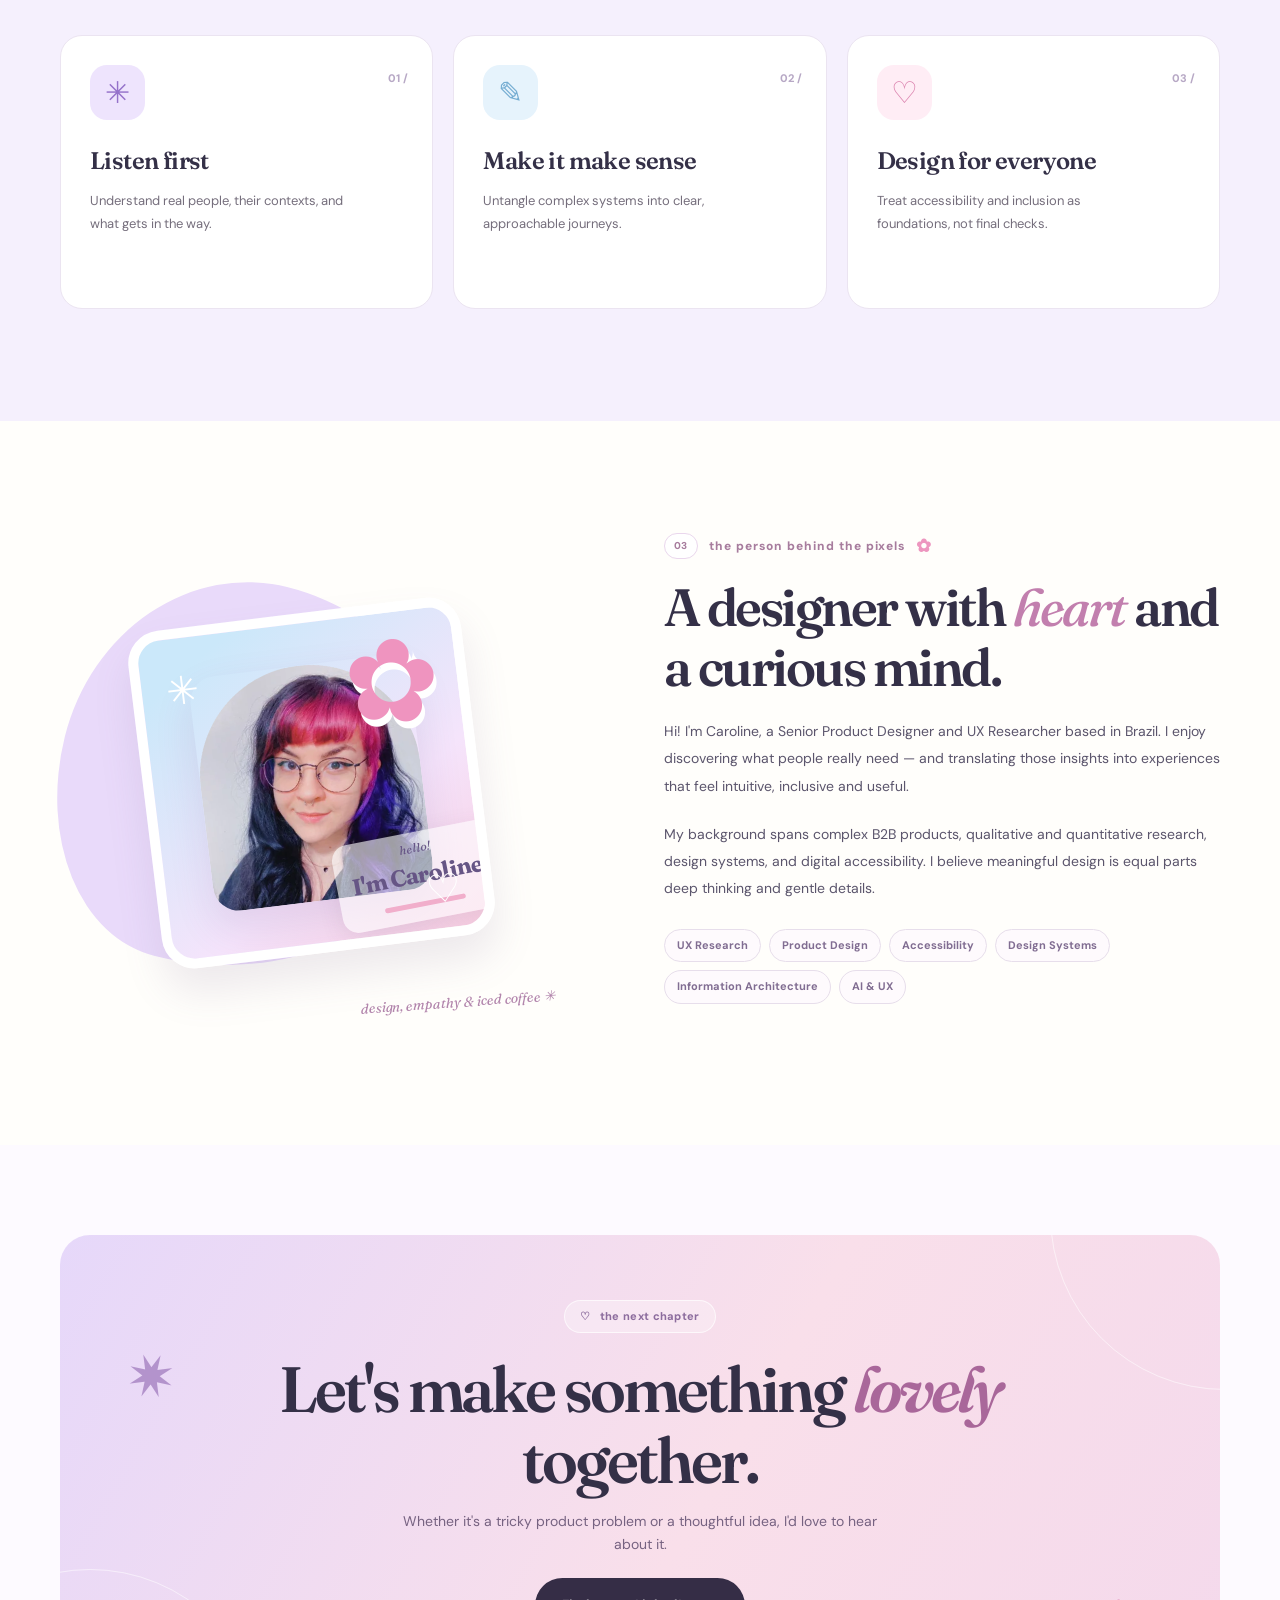
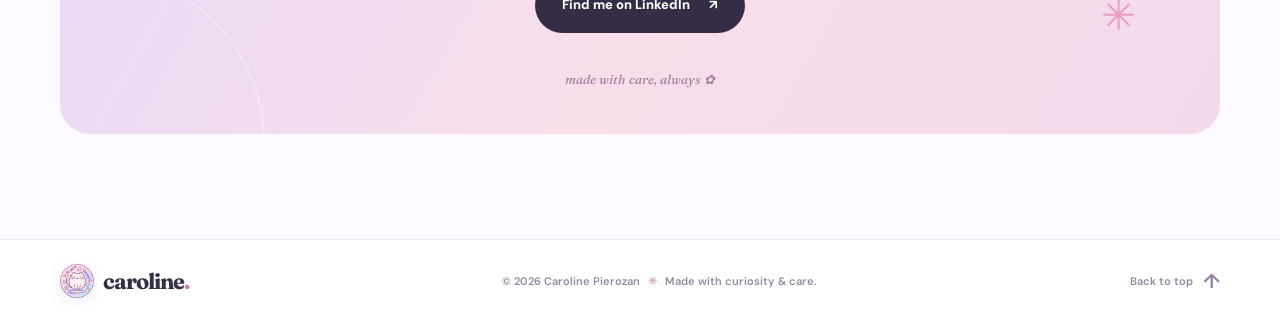
==== commit c0af3add: "Write simulator case in first person and hide only CNPJ numbers" ====
--- a/index.html
+++ b/index.html
@@ -14,7 +14,7 @@
   <link rel="preconnect" href="https://fonts.gstatic.com" crossorigin>
   <link href="https://fonts.googleapis.com/css2?family=DM+Sans:wght@400;500;600;700;800&family=Fraunces:opsz,wght,SOFT,WONK@9..144,400,70,1;9..144,500,70,1;9..144,600,70,1;9..144,700,70,1&display=swap" rel="stylesheet">
   <link rel="stylesheet" href="styles.css?v=20261113-hendow-1">
-  <script src="content.js?v=20261116-tax-1" defer></script>
+  <script src="content.js?v=20261117-tax-cnpj" defer></script>
   <script src="script.js?v=20261116-tax-1" defer></script>
 
   <style id="mascot-hover-fix">
